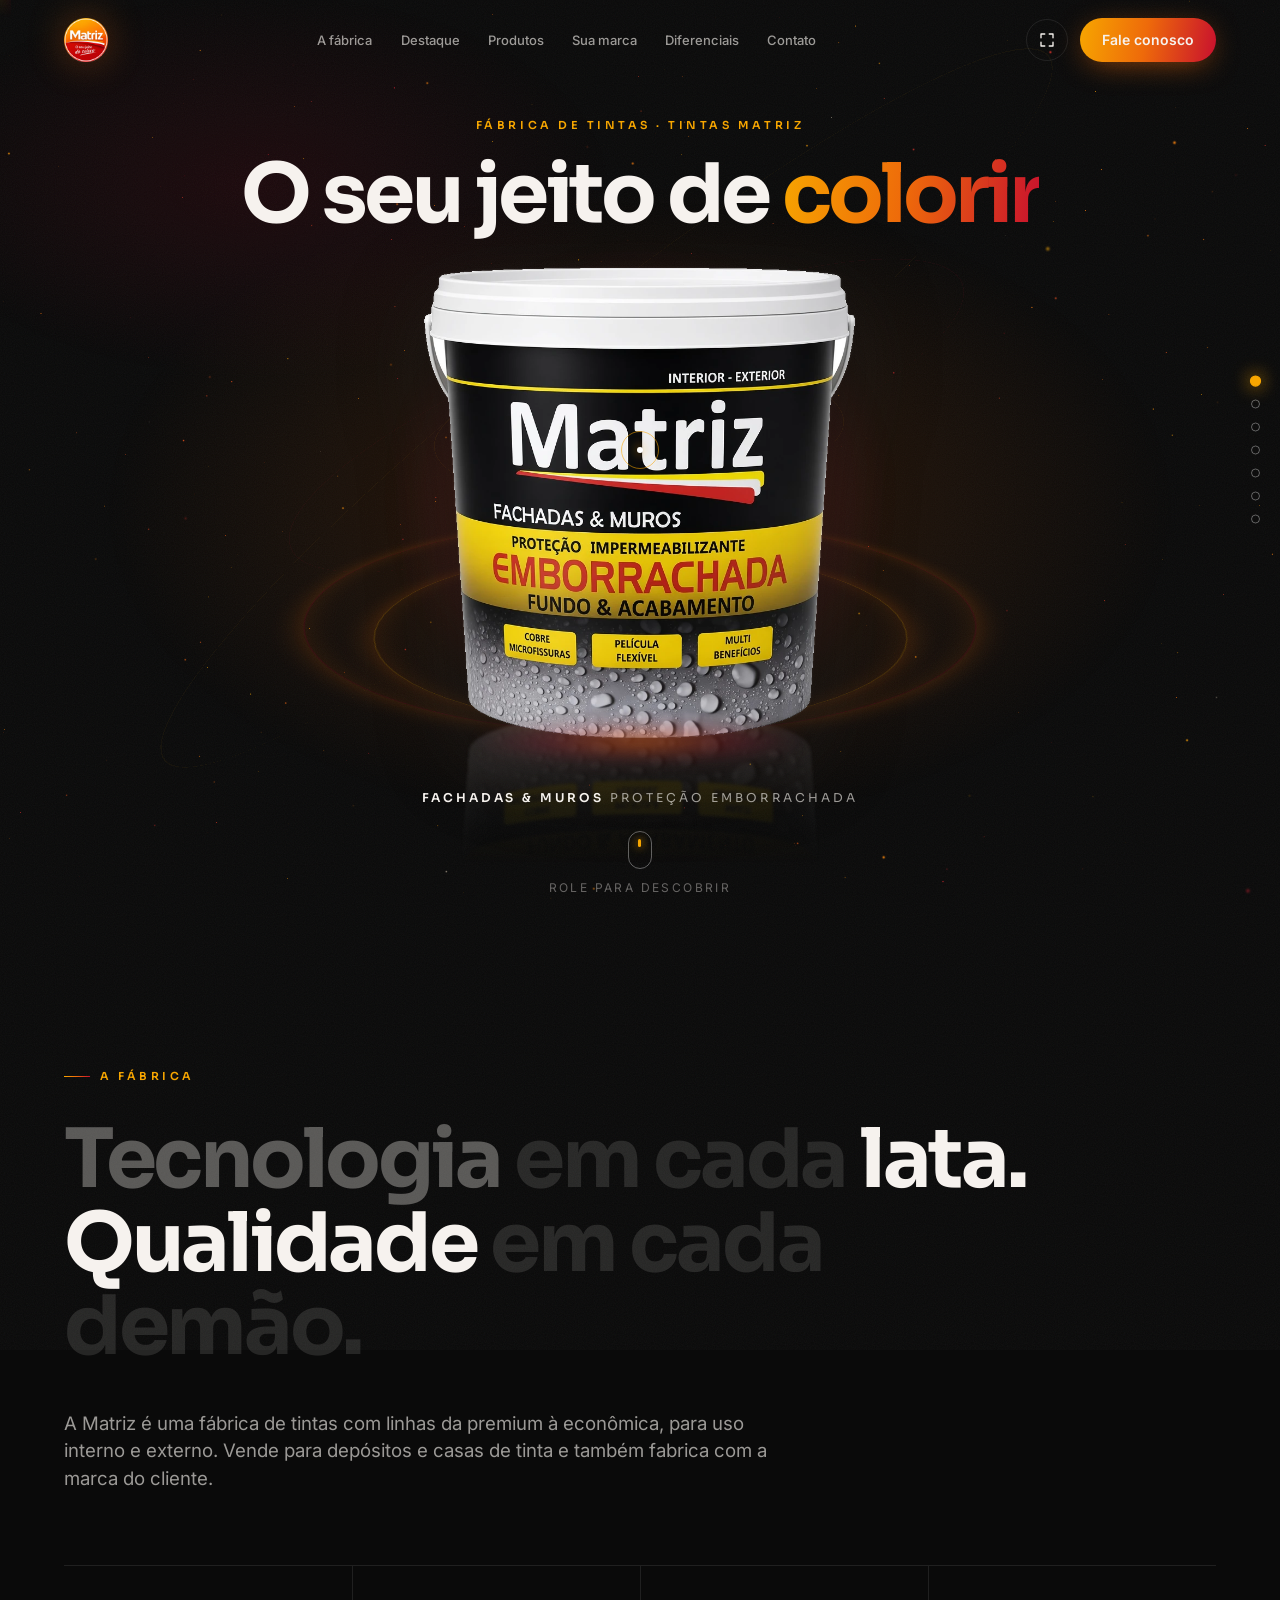
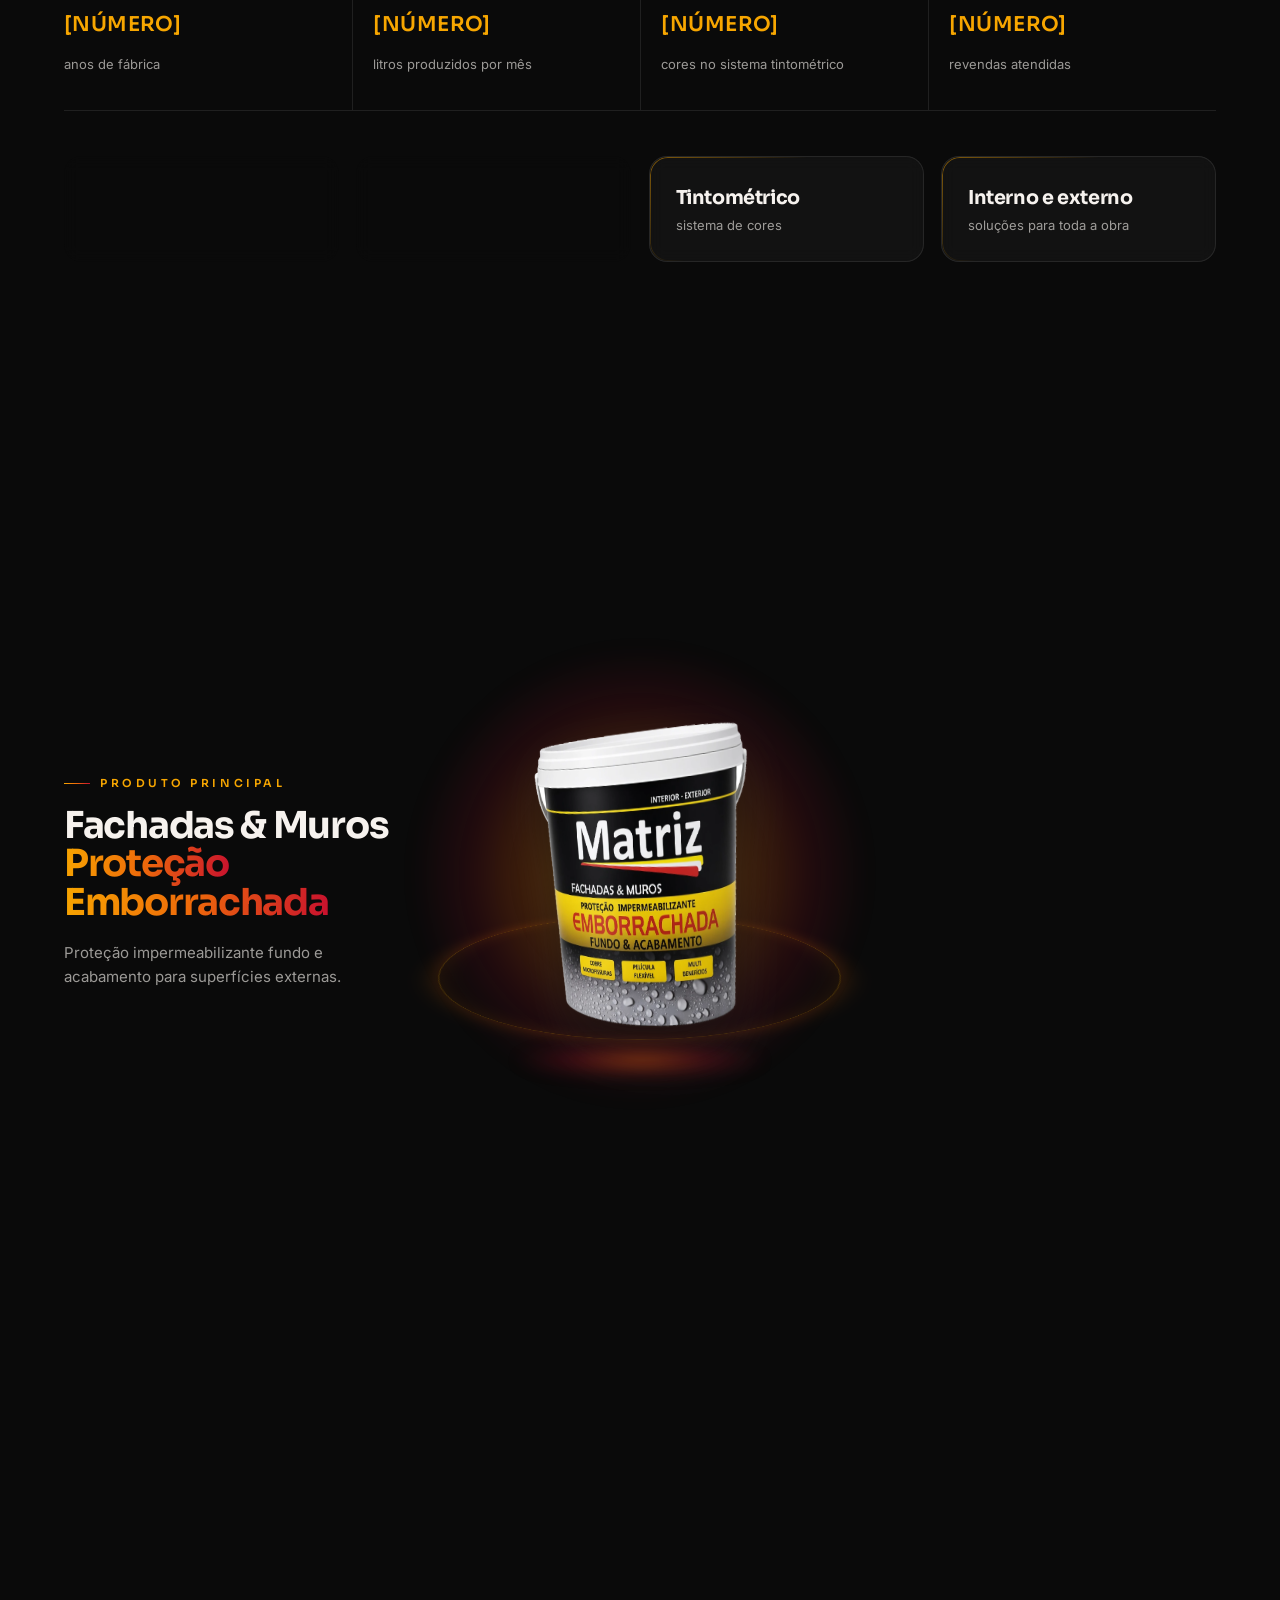
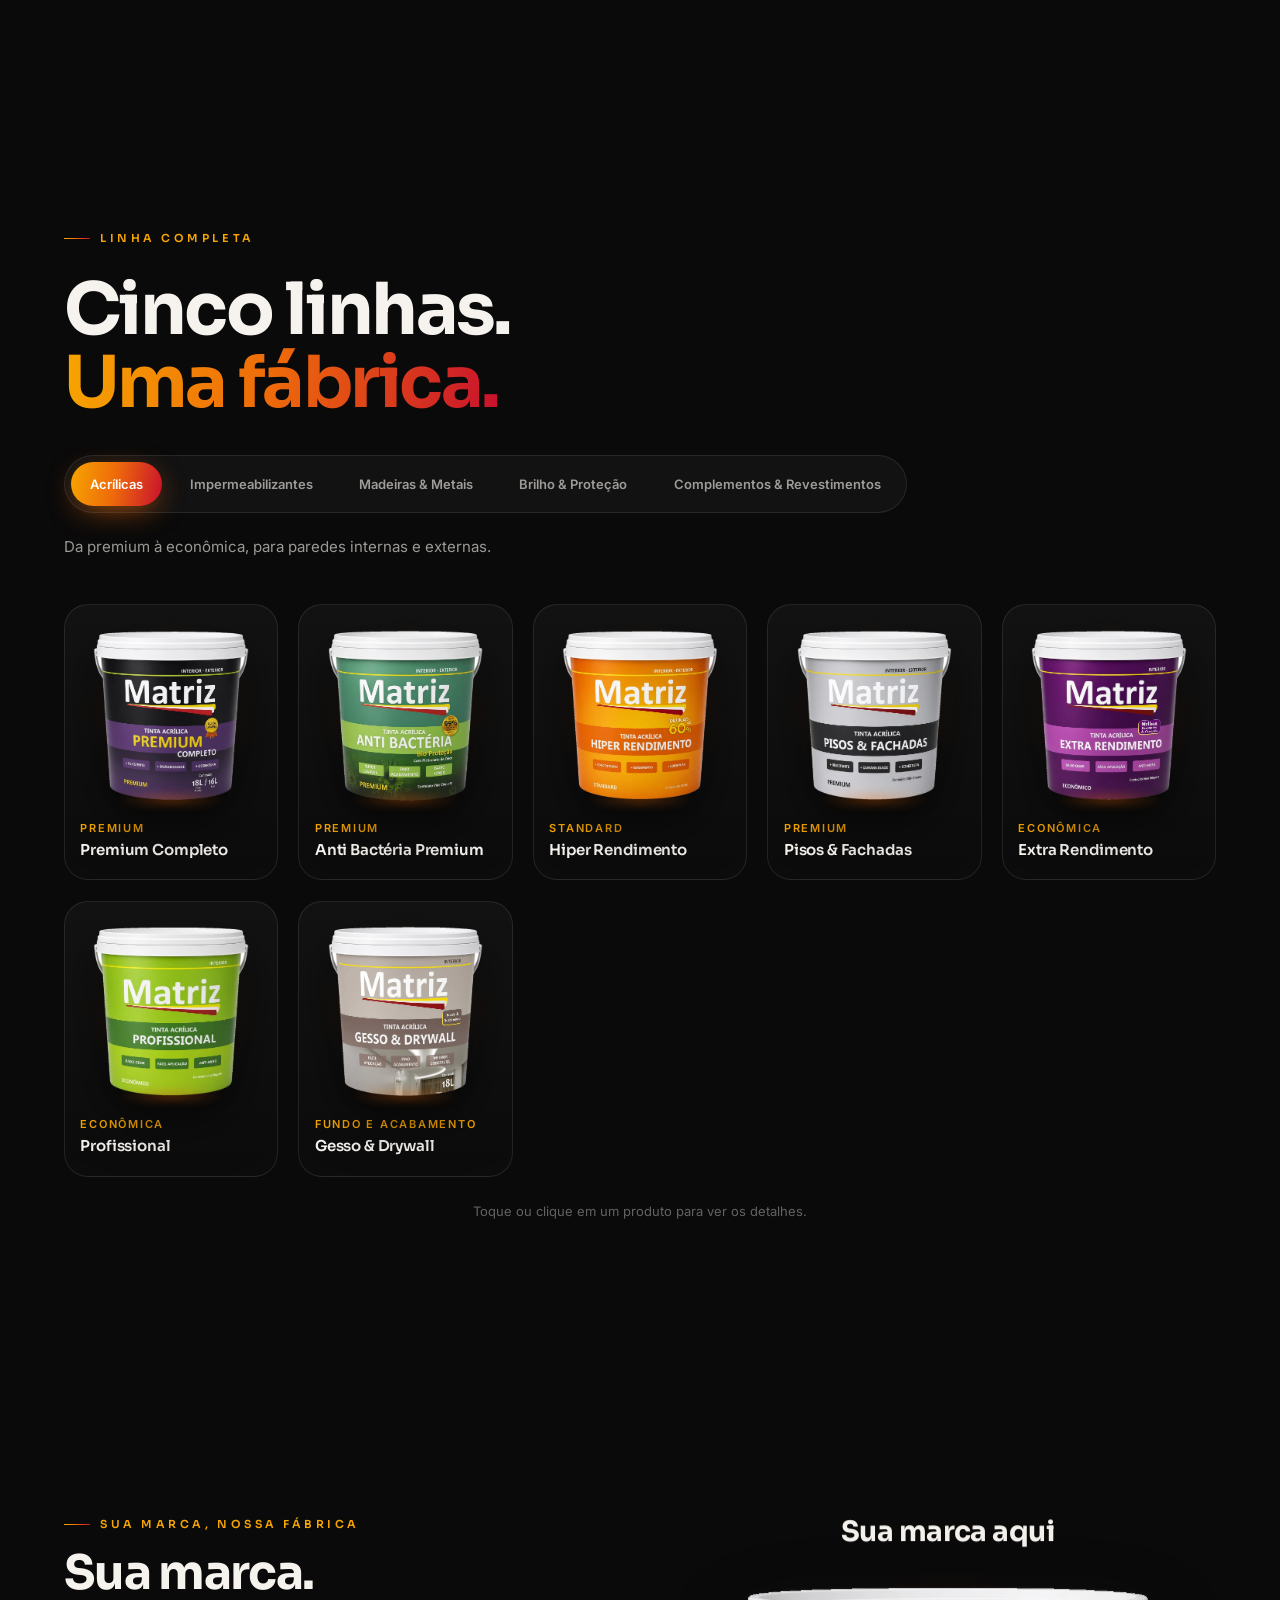
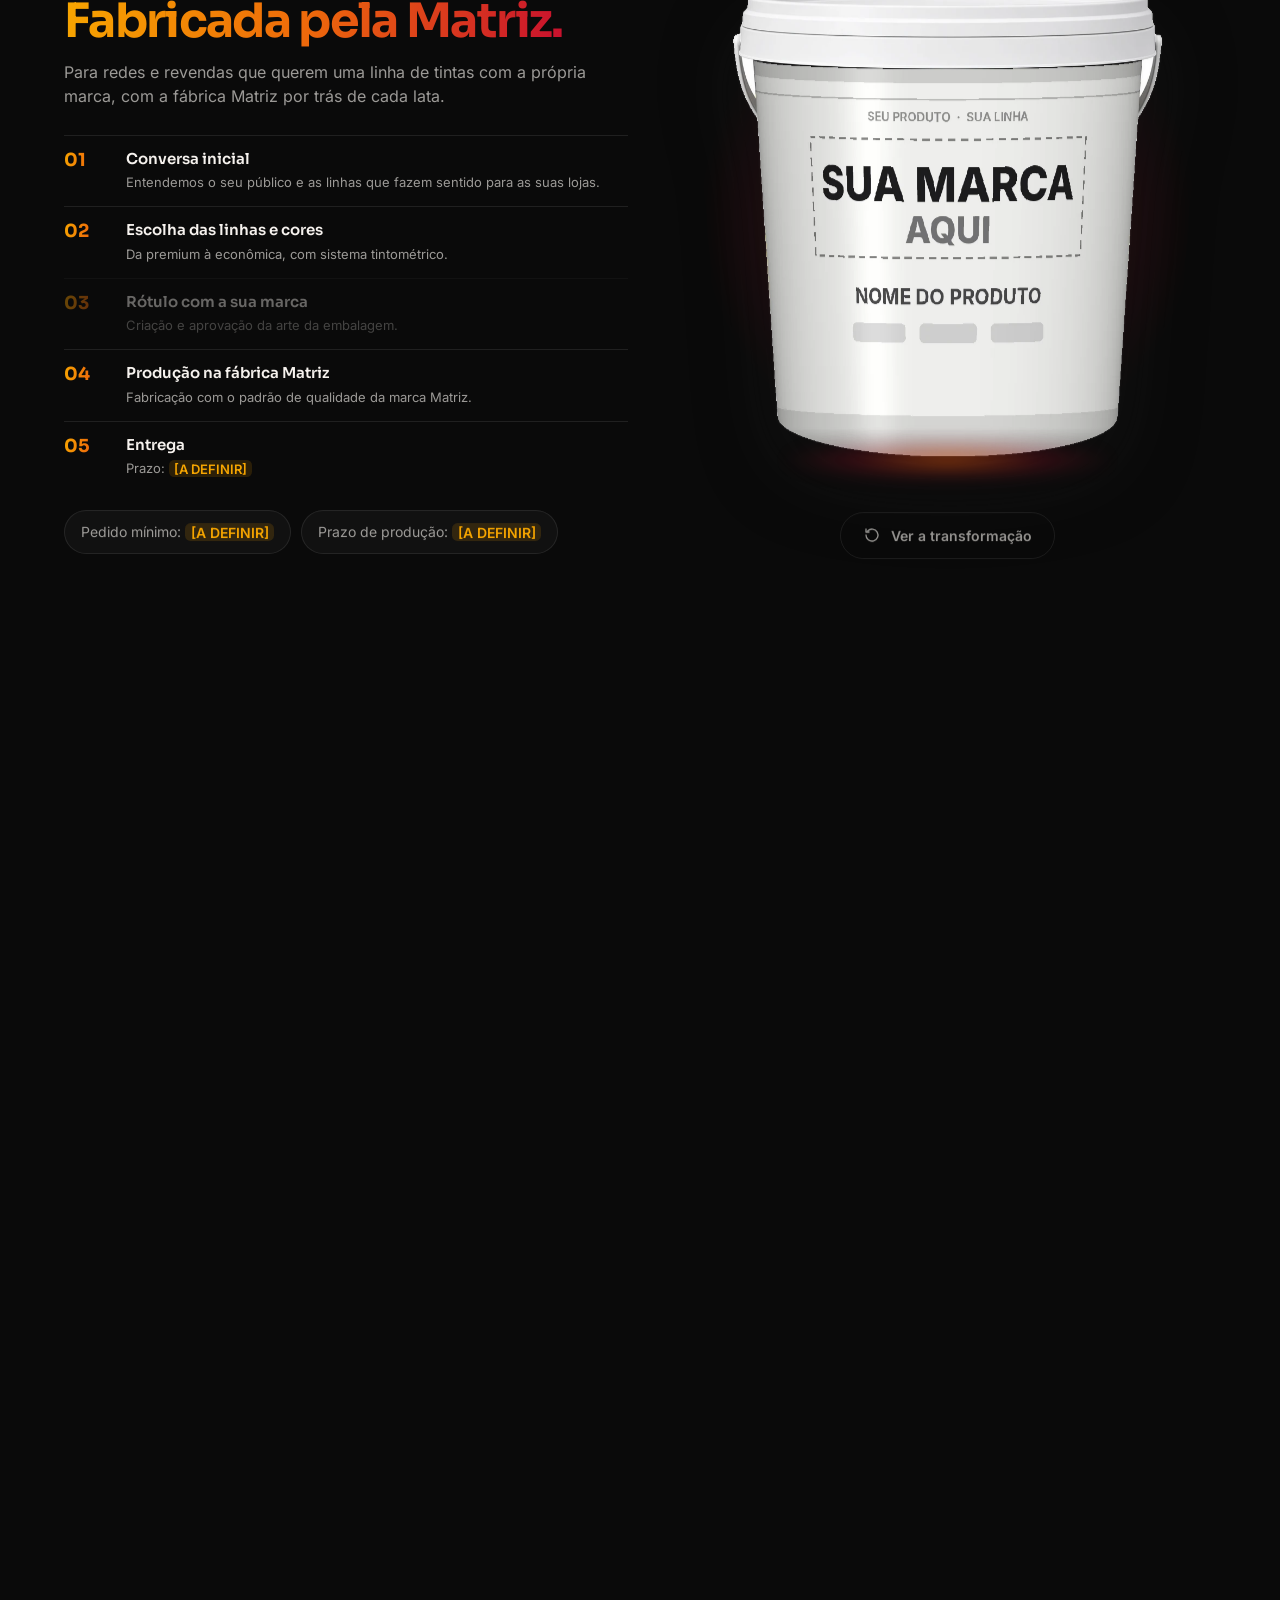
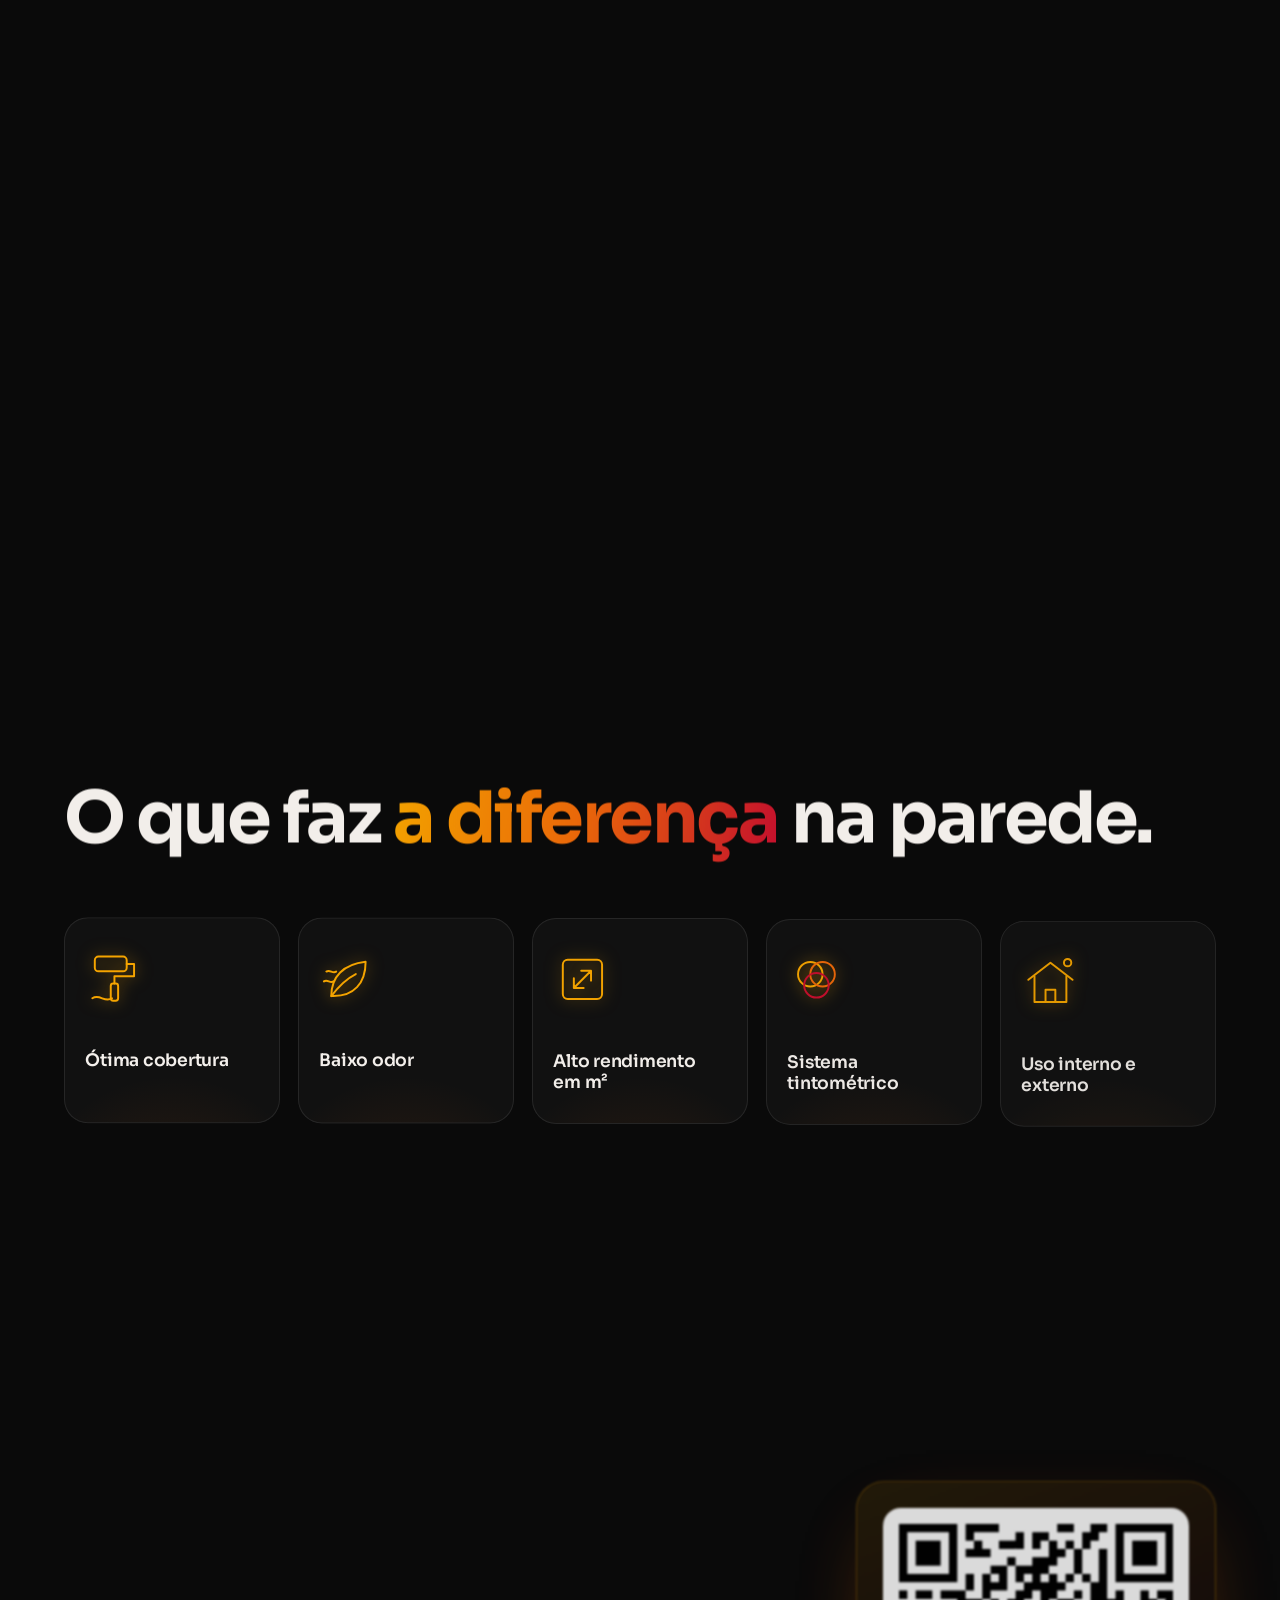
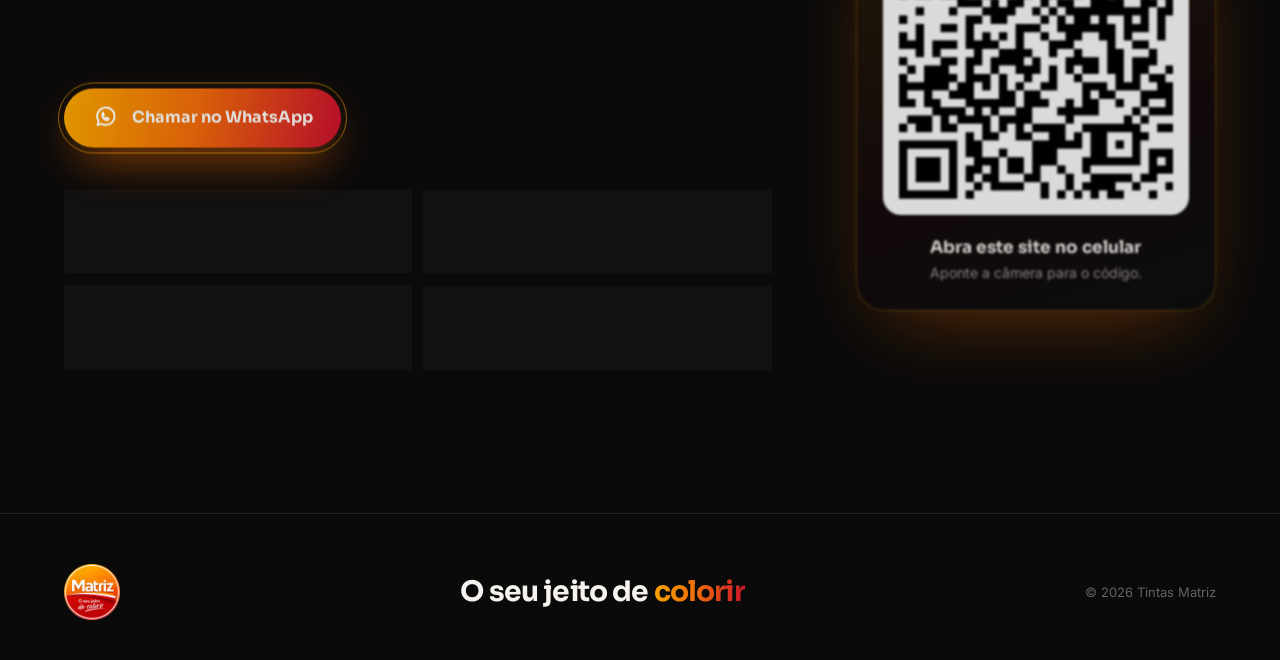
==== site/index.html @ 3f3b7c0a "Site one-page da Tintas Matriz (renders sem fundo, animações, contato e instruções) Co-Authored-By: " ====
<!doctype html>
<html lang="pt-BR">
<head>
<meta charset="utf-8">
<meta name="viewport" content="width=device-width, initial-scale=1, viewport-fit=cover">
<title>Tintas Matriz · O seu jeito de colorir</title>
<meta name="description" content="Tintas Matriz: fábrica de tintas com linhas da premium à econômica, uso interno e externo, sistema tintométrico e fabricação com a sua marca.">
<meta name="theme-color" content="#0A0A0A">
<meta property="og:title" content="Tintas Matriz · O seu jeito de colorir">
<meta property="og:description" content="Fábrica de tintas: da premium à econômica, e também com a sua marca.">
<meta property="og:image" content="img/og-matriz.jpg">
<meta property="og:type" content="website">
<link rel="icon" type="image/png" href="img/favicon.png">
<link rel="apple-touch-icon" href="img/apple-touch-icon.png">
<link rel="preload" href="fonts/sora-latin-wght-normal.woff2" as="font" type="font/woff2" crossorigin>
<link rel="preload" href="fonts/inter-latin-wght-normal.woff2" as="font" type="font/woff2" crossorigin>
<link rel="preload" href="img/baldes/12-protecao-emborrachada.webp" as="image">
<link rel="stylesheet" href="css/style.css">
</head>
<body class="carregando">

<!-- Tela de abertura -->
<div id="loader" aria-hidden="true">
  <img src="img/logo-matriz.webp" alt="" class="loader-logo">
  <div class="loader-bar"><i></i></div>
</div>

<canvas id="particulas" aria-hidden="true"></canvas>
<div class="grao" aria-hidden="true"></div>
<div class="cursor" aria-hidden="true"><i class="cursor-anel"></i><i class="cursor-ponto"></i></div>
<div class="progresso" aria-hidden="true"><i></i></div>

<header class="nav">
  <a href="#inicio" class="nav-logo" aria-label="Tintas Matriz, início"><img src="img/logo-matriz.webp" alt="Tintas Matriz"></a>
  <nav class="nav-links" aria-label="Seções">
    <a href="#fabrica">A fábrica</a>
    <a href="#destaque">Destaque</a>
    <a href="#linha">Produtos</a>
    <a href="#sua-marca">Sua marca</a>
    <a href="#diferenciais">Diferenciais</a>
    <a href="#contato">Contato</a>
  </nav>
  <div class="nav-acoes">
    <button class="btn-icone" id="tela-cheia" type="button" aria-label="Tela cheia" title="Tela cheia (F)">
      <svg viewBox="0 0 24 24"><path d="M4 9V4h5M20 9V4h-5M4 15v5h5M20 15v5h-5"/></svg>
    </button>
    <a href="#contato" class="btn-nav">Fale conosco</a>
  </div>
</header>

<nav class="pontos" aria-label="Navegação por seção"></nav>

<main>

<!-- 1. HERO -->
<section id="inicio" class="hero" data-secao="Início">
  <div class="hero-luz" aria-hidden="true"></div>
  <p class="sobretitulo hero-sobre">Fábrica de tintas · Tintas Matriz</p>
  <h1 class="hero-titulo"><span class="hl">O seu jeito</span> <span class="hl">de <em class="grad">colorir</em></span></h1>
  <div class="palco hero-palco" data-tilt="14">
    <div class="halo"></div>
    <div class="orbita"><i></i></div>
    <div class="orbita orbita-2"><i></i></div>
    <div class="flutua">
      <div class="gira">
        <div class="tilt">
          <img src="img/baldes/12-protecao-emborrachada.webp" alt="Balde Matriz Fachadas & Muros Proteção Emborrachada" class="balde" fetchpriority="high">
          <div class="brilho"></div>
        </div>
      </div>
    </div>
    <img src="img/baldes/12-protecao-emborrachada.webp" alt="" class="reflexo" aria-hidden="true">
    <div class="chao"></div>
  </div>
  <p class="hero-legenda"><span>Fachadas &amp; Muros</span> Proteção Emborrachada</p>
  <a href="#fabrica" class="rolar" aria-label="Role para descobrir"><span class="rolar-mouse"><i></i></span><span>Role para descobrir</span></a>
</section>

<!-- 2. A FÁBRICA -->
<section id="fabrica" class="secao fabrica" data-secao="A fábrica">
  <div class="cont">
    <p class="sobretitulo" data-revela>A fábrica</p>
    <h2 class="frase" data-palavras>Tecnologia em cada lata. Qualidade em cada demão.</h2>
    <p class="texto-grande" data-revela>A Matriz é uma fábrica de tintas com linhas da premium à econômica, para uso interno e externo. Vende para depósitos e casas de tinta e também fabrica com a marca do cliente.</p>
    <div class="contadores" id="contadores"></div>
    <ul class="fatos" data-revela-grupo>
      <li><b>5</b><span>linhas de produto</span></li>
      <li><b>800 ml → 18 L</b><span>do pote ao balde</span></li>
      <li><b>Tintométrico</b><span>sistema de cores</span></li>
      <li><b>Interno e externo</b><span>soluções para toda a obra</span></li>
    </ul>
  </div>
</section>

<!-- 3. PRODUTO PRINCIPAL -->
<section id="destaque" class="secao destaque" data-secao="Destaque">
  <div class="destaque-pin">
    <div class="destaque-titulo">
      <p class="sobretitulo">Produto principal</p>
      <h2>Fachadas &amp; Muros<br><em class="grad">Proteção Emborrachada</em></h2>
      <p class="destaque-sub">Proteção impermeabilizante fundo e acabamento para superfícies externas.</p>
    </div>
    <div class="destaque-centro">
      <div class="palco destaque-palco" data-tilt="8">
        <div class="halo halo-forte"></div>
        <div class="orbita"><i></i></div>
        <div class="tilt">
          <div class="destaque-gira">
            <img src="img/baldes/12-protecao-emborrachada.webp" alt="Balde Proteção Emborrachada" class="balde">
            <div class="brilho brilho-scroll"></div>
          </div>
        </div>
        <div class="chao"></div>
      </div>
      <div class="beneficio b1"><i class="ben-ico"><svg viewBox="0 0 24 24"><path d="M3 9c3-3 6 3 9 0s6 3 9 0"/><path d="M3 14c3-3 6 3 9 0s6 3 9 0"/><path d="M3 19h18"/></svg></i><b>Película elástica</b><span>Cobre pequenas fissuras</span></div>
      <div class="beneficio b2"><i class="ben-ico"><svg viewBox="0 0 24 24"><path d="M12 3C8 9 6 12 6 15a6 6 0 0 0 12 0c0-3-2-6-6-12Z"/><path d="M9.5 16a2.6 2.6 0 0 0 2.5 2"/></svg></i><b>Repele a água</b><span>Das batidas de chuva</span></div>
      <div class="beneficio b3"><i class="ben-ico"><svg viewBox="0 0 24 24"><path d="M12 3 3 8l9 5 9-5-9-5Z"/><path d="m3 13 9 5 9-5"/><path d="m3 17.5 9 5 9-5"/></svg></i><b>Fundo e acabamento</b><span>Em um só produto</span></div>
      <div class="beneficio b4"><i class="ben-ico"><svg viewBox="0 0 24 24"><path d="M3 11 12 4l9 7"/><path d="M5.5 9.5V20h13V9.5"/><path d="M10 20v-5h4v5"/></svg></i><b>Uso externo</b><span>Fachadas e muros</span></div>
    </div>
    <div class="destaque-dados">
      <div class="rend"><small>Balde 18 kg</small><b>até <span data-conta="90">90</span> m²</b></div>
      <div class="rend"><small>Galão 3,6 kg</small><b>até <span data-conta="18">18</span> m²</b></div>
      <div class="cores-linha"><small>Cores</small>
        <ul>
          <li style="--c:#FFFFFF"><i></i>Branco</li><li style="--c:#9B4B22"><i></i>Tabaco</li><li style="--c:#231F20"><i></i>Preto</li>
          <li style="--c:#A09D77"><i></i>Elefante</li><li style="--c:#D4A55D"><i></i>Camurça</li><li style="--c:#868249"><i></i>Concreto</li>
        </ul>
      </div>
    </div>
  </div>
</section>

<!-- 4. LINHA COMPLETA -->
<section id="linha" class="secao linha" data-secao="Produtos">
  <div class="cont">
    <p class="sobretitulo" data-revela>Linha completa</p>
    <h2 class="titulo-secao" data-revela>Cinco linhas.<br><em class="grad">Uma fábrica.</em></h2>
    <div class="abas" role="tablist" aria-label="Linhas de produto" data-revela></div>
    <p class="linha-resumo" aria-live="polite"></p>
    <div class="grade" id="grade"></div>
    <p class="dica">Toque ou clique em um produto para ver os detalhes.</p>
  </div>
</section>

<!-- 5. SUA MARCA -->
<section id="sua-marca" class="secao marca" data-secao="Sua marca">
  <div class="marca-pin">
    <div class="marca-texto">
      <p class="sobretitulo">Sua marca, nossa fábrica</p>
      <h2 class="titulo-secao">Sua marca.<br><em class="grad">Fabricada pela Matriz.</em></h2>
      <p class="texto-grande">Para redes e revendas que querem uma linha de tintas com a própria marca, com a fábrica Matriz por trás de cada lata.</p>
      <ol class="passos">
        <li><b>01</b><div><strong>Conversa inicial</strong><span>Entendemos o seu público e as linhas que fazem sentido para as suas lojas.</span></div></li>
        <li><b>02</b><div><strong>Escolha das linhas e cores</strong><span>Da premium à econômica, com sistema tintométrico.</span></div></li>
        <li><b>03</b><div><strong>Rótulo com a sua marca</strong><span>Criação e aprovação da arte da embalagem.</span></div></li>
        <li><b>04</b><div><strong>Produção na fábrica Matriz</strong><span>Fabricação com o padrão de qualidade da marca Matriz.</span></div></li>
        <li><b>05</b><div><strong>Entrega</strong><span>Prazo: <mark>[A DEFINIR]</mark></span></div></li>
      </ol>
      <ul class="chips"><li>Pedido mínimo: <mark>[A DEFINIR]</mark></li><li>Prazo de produção: <mark>[A DEFINIR]</mark></li></ul>
    </div>
    <div class="marca-visual">
      <p class="marca-rotulo"><span class="r1">Sua marca aqui</span><span class="r2">Assim vai ficar a sua</span></p>
      <div class="palco marca-palco" data-tilt="10">
        <div class="halo"></div>
        <div class="flutua">
          <div class="tilt">
            <div class="transforma">
              <img src="img/baldes/sua-marca-neutro.webp" alt="Balde com rótulo neutro: sua marca aqui" class="balde balde-neutro">
              <img src="img/baldes/12-protecao-emborrachada.webp" alt="Balde com rótulo Matriz" class="balde balde-matriz">
              <i class="scan"></i>
            </div>
          </div>
        </div>
        <div class="chao"></div>
      </div>
      <button class="btn-fantasma" id="replay" type="button"><svg viewBox="0 0 24 24"><path d="M4 12a8 8 0 1 0 2.4-5.7"/><path d="M4 4v4h4"/></svg>Ver a transformação</button>
    </div>
  </div>
</section>

<!-- 6. DIFERENCIAIS -->
<section id="diferenciais" class="secao diferenciais" data-secao="Diferenciais">
  <div class="cont">
    <p class="sobretitulo" data-revela>Diferenciais</p>
    <h2 class="titulo-secao" data-revela>O que faz <em class="grad">a diferença</em> na parede.</h2>
    <ul class="difs">
      <li class="dif d-cobertura"><div class="dif-ico"><svg viewBox="0 0 48 48"><rect class="d" x="8" y="6" width="26" height="12" rx="3"/><path class="d" d="M34 12h6v10H24v6"/><rect class="d" x="21" y="28" width="6" height="14" rx="2"/><path class="d tinta" d="M6 40c6-4 10 4 16 0"/></svg></div><h3>Ótima cobertura</h3></li>
      <li class="dif d-odor"><div class="dif-ico"><svg viewBox="0 0 48 48"><path class="d" d="M10 38c0-16 10-26 28-28 0 18-10 28-26 28Z"/><path class="d" d="M10 38c6-8 12-14 20-18"/><path class="d ar a1" d="M6 18c3-2 5 2 8 0"/><path class="d ar a2" d="M4 26c3-2 5 2 8 0"/></svg></div><h3>Baixo odor</h3></li>
      <li class="dif d-rend"><div class="dif-ico"><svg viewBox="0 0 48 48"><rect class="d" x="8" y="8" width="32" height="32" rx="4"/><path class="d seta" d="M17 31 31 17M23 17h8v8M25 31h-8v-8"/></svg></div><h3>Alto rendimento em m²</h3></li>
      <li class="dif d-tinto"><div class="dif-ico"><svg viewBox="0 0 48 48"><g class="roda"><circle class="d c1" cx="19" cy="19" r="10"/><circle class="d c2" cx="29" cy="19" r="10"/><circle class="d c3" cx="24" cy="28" r="10"/></g></svg></div><h3>Sistema tintométrico</h3></li>
      <li class="dif d-int"><div class="dif-ico"><svg viewBox="0 0 48 48"><path class="d" d="M6 22 24 8l18 14"/><path class="d" d="M11 19v21h26V19"/><path class="d" d="M20 40V30h8v10"/><circle class="d sol" cx="38" cy="8" r="3"/></svg></div><h3>Uso interno e externo</h3></li>
    </ul>
  </div>
</section>

<!-- 7. CONTATO -->
<section id="contato" class="secao contato" data-secao="Contato">
  <div class="cont contato-grade">
    <div>
      <p class="sobretitulo" data-revela>Contato</p>
      <h2 class="titulo-secao" data-revela>Vamos colorir<br><em class="grad">juntos?</em></h2>
      <p class="texto-grande" data-revela>Fale com a Matriz e conheça a fábrica.</p>
      <a class="btn-whats" id="btn-whats" href="#contato" target="_blank" rel="noopener" data-revela>
        <svg viewBox="0 0 24 24"><path d="M5 19l1.2-3.6A8 8 0 1 1 9 17.9Z"/><path d="M9.5 9.5c0 3 2 5 5 5l1-1.5-2-1-1 1c-1 0-2.5-1.5-2.5-2.5l1-1-1-2Z"/></svg>
        Chamar no WhatsApp
      </a>
      <ul class="contatos" id="contatos" data-revela-grupo></ul>
    </div>
    <div class="qr-card" data-revela>
      <div class="qr" id="qr"></div>
      <b id="qr-titulo">Abra este site no celular</b>
      <span id="qr-texto">Aponte a câmera para o código.</span>
    </div>
  </div>
  <footer class="rodape">
    <img src="img/logo-matriz.webp" alt="Tintas Matriz">
    <p class="rodape-slogan">O seu jeito de <em class="grad">colorir</em></p>
    <p class="rodape-copy">© <span id="ano"></span> Tintas Matriz</p>
  </footer>
</section>

</main>

<!-- Detalhe do produto -->
<div class="modal" id="modal" role="dialog" aria-modal="true" aria-labelledby="modal-nome" hidden>
  <div class="modal-fundo" data-fechar></div>
  <div class="modal-caixa">
    <button class="modal-fechar" type="button" data-fechar aria-label="Fechar"><svg viewBox="0 0 24 24"><path d="M6 6l12 12M18 6 6 18"/></svg></button>
    <div class="modal-visual palco" data-tilt="12"><div class="halo"></div><div class="flutua"><div class="tilt" id="modal-img"></div></div><div class="chao"></div></div>
    <div class="modal-info">
      <p class="sobretitulo" id="modal-linha"></p>
      <h3 id="modal-nome"></h3>
      <p class="modal-selo" id="modal-selo"></p>
      <p class="modal-desc" id="modal-desc"></p>
      <div class="modal-bloco" id="modal-rend"></div>
      <div class="modal-bloco" id="modal-emb"></div>
      <div class="modal-bloco" id="modal-cores"></div>
    </div>
  </div>
</div>

<script src="vendor/gsap.min.js"></script>
<script src="vendor/ScrollTrigger.min.js"></script>
<script src="vendor/qrcode.js"></script>
<script type="module" src="js/main.js"></script>
</body>
</html>
---- site/css/style.css ----
/* =====================================================================
   TINTAS MATRIZ — estilo do site
   ===================================================================== */
@font-face{font-family:"Sora";src:url(../fonts/sora-latin-wght-normal.woff2) format("woff2");font-weight:100 800;font-display:swap;unicode-range:U+0000-00FF,U+0131,U+0152-0153,U+02BB-02BC,U+02C6,U+02DA,U+02DC,U+0304,U+0308,U+0329,U+2000-206F,U+2074,U+20AC,U+2122,U+2191,U+2193,U+2212,U+2215,U+FEFF,U+FFFD}
@font-face{font-family:"Sora";src:url(../fonts/sora-latin-ext-wght-normal.woff2) format("woff2");font-weight:100 800;font-display:swap;unicode-range:U+0100-02AF,U+0304,U+0308,U+0329,U+1E00-1E9F,U+1EF2-1EFF,U+2020,U+20A0-20AB,U+20AD-20C0,U+2113,U+2C60-2C7F,U+A720-A7FF}
@font-face{font-family:"Inter";src:url(../fonts/inter-latin-wght-normal.woff2) format("woff2");font-weight:100 900;font-display:swap;unicode-range:U+0000-00FF,U+0131,U+0152-0153,U+02BB-02BC,U+02C6,U+02DA,U+02DC,U+0304,U+0308,U+0329,U+2000-206F,U+2074,U+20AC,U+2122,U+2191,U+2193,U+2212,U+2215,U+FEFF,U+FFFD}
@font-face{font-family:"Inter";src:url(../fonts/inter-latin-ext-wght-normal.woff2) format("woff2");font-weight:100 900;font-display:swap;unicode-range:U+0100-02AF,U+0304,U+0308,U+0329,U+1E00-1E9F,U+1EF2-1EFF,U+2020,U+20A0-20AB,U+20AD-20C0,U+2113,U+2C60-2C7F,U+A720-A7FF}

:root{
  --bg:#0A0A0A; --bg2:#111010; --or:#F7A600; --mid:#EE6A0A; --rd:#C8102E;
  --grad:linear-gradient(100deg,#F7A600 0%,#EE6A0A 48%,#C8102E 100%);
  --txt:#F6F2EE; --mut:rgba(246,242,238,.62); --fraco:rgba(246,242,238,.38);
  --linha:rgba(255,255,255,.09); --vidro:rgba(255,255,255,.035);
  --disp:"Sora",system-ui,sans-serif; --corpo:"Inter",system-ui,sans-serif;
  --gut:clamp(20px,5vw,96px); --max:1320px;
  --ease:cubic-bezier(.2,.7,.1,1);
}
*,*::before,*::after{box-sizing:border-box;margin:0;padding:0}
html{background:var(--bg);color-scheme:dark;-webkit-text-size-adjust:100%;scroll-behavior:auto}
body{background:var(--bg);color:var(--txt);font-family:var(--corpo);font-size:clamp(15px,1.05vw,19px);line-height:1.55;overflow-x:hidden;-webkit-font-smoothing:antialiased;text-rendering:optimizeLegibility}
body.carregando{overflow:hidden}
img{display:block;max-width:100%;user-select:none;-webkit-user-drag:none}
a{color:inherit;text-decoration:none}
button{font:inherit;color:inherit;background:none;border:0;cursor:pointer}
ul,ol{list-style:none}
mark{background:rgba(247,166,0,.14);color:var(--or);padding:.05em .4em;border-radius:.4em;font-weight:600;white-space:nowrap}
::selection{background:var(--mid);color:#fff}
:focus-visible{outline:2px solid var(--or);outline-offset:4px;border-radius:6px}

.grad{font-style:normal;background:var(--grad);-webkit-background-clip:text;background-clip:text;color:transparent;-webkit-box-decoration-break:clone;box-decoration-break:clone}
.sobretitulo{font-family:var(--disp);font-size:clamp(11px,.8vw,14px);font-weight:600;letter-spacing:.32em;text-transform:uppercase;color:var(--or);display:flex;align-items:center;gap:.9em}
.sobretitulo::before{content:"";width:2.4em;height:1px;background:var(--grad)}
.titulo-secao{font-family:var(--disp);font-weight:700;font-size:clamp(38px,5.6vw,104px);line-height:1.02;letter-spacing:-.035em;margin:.35em 0 .3em}
.texto-grande{font-size:clamp(17px,1.45vw,26px);color:var(--mut);max-width:38em;line-height:1.5}
.cont{max-width:var(--max);margin:0 auto;padding:0 var(--gut)}
.secao{position:relative;padding:clamp(100px,16vh,200px) 0;z-index:2}

/* ---------- camadas fixas ---------- */
#particulas{position:fixed;inset:0;width:100%;height:100%;z-index:0;pointer-events:none}
.grao{position:fixed;inset:-50%;z-index:1;pointer-events:none;opacity:.05;background-image:url("data:image/svg+xml,%3Csvg xmlns='http://www.w3.org/2000/svg' width='160' height='160'%3E%3Cfilter id='n'%3E%3CfeTurbulence type='fractalNoise' baseFrequency='.9' numOctaves='2' stitchTiles='stitch'/%3E%3C/filter%3E%3Crect width='100%25' height='100%25' filter='url(%23n)'/%3E%3C/svg%3E");animation:grao 1.2s steps(4) infinite}
@keyframes grao{0%{transform:translate(0,0)}25%{transform:translate(-3%,2%)}50%{transform:translate(2%,-3%)}75%{transform:translate(-2%,-1%)}100%{transform:translate(0,0)}}
.progresso{position:fixed;top:0;left:0;right:0;height:2px;z-index:60;pointer-events:none}
.progresso i{display:block;height:100%;background:var(--grad);transform-origin:0 50%;transform:scaleX(0);box-shadow:0 0 12px rgba(238,106,10,.8)}

/* ---------- loader ---------- */
#loader{position:fixed;inset:0;z-index:100;background:var(--bg);display:flex;flex-direction:column;align-items:center;justify-content:center;gap:34px;transition:opacity .9s var(--ease),visibility .9s}
#loader.fim{opacity:0;visibility:hidden}
.loader-logo{width:clamp(110px,12vw,170px);animation:pulsa 1.8s ease-in-out infinite;filter:drop-shadow(0 0 40px rgba(238,106,10,.45))}
@keyframes pulsa{50%{transform:scale(1.04);filter:drop-shadow(0 0 60px rgba(238,106,10,.7))}}
.loader-bar{width:min(240px,50vw);height:2px;background:rgba(255,255,255,.08);border-radius:2px;overflow:hidden}
.loader-bar i{display:block;height:100%;width:100%;background:var(--grad);transform-origin:0 50%;transform:scaleX(.04);transition:transform .4s var(--ease)}

/* ---------- cursor ---------- */
.cursor{position:fixed;inset:0;pointer-events:none;z-index:90;display:none}
@media (hover:hover) and (pointer:fine){html.cursor-on,html.cursor-on *{cursor:none!important}.cursor{display:block}}
.cursor-ponto,.cursor-anel{position:absolute;left:0;top:0;border-radius:50%;will-change:transform}
.cursor-ponto{width:6px;height:6px;margin:-3px 0 0 -3px;background:#fff;box-shadow:0 0 12px rgba(247,166,0,.9)}
.cursor-anel{width:38px;height:38px;margin:-19px 0 0 -19px;border:1px solid rgba(247,166,0,.55);transition:width .35s var(--ease),height .35s var(--ease),margin .35s var(--ease),background .35s,border-color .35s}
.cursor.ativo .cursor-anel{width:70px;height:70px;margin:-35px 0 0 -35px;background:rgba(238,106,10,.12);border-color:rgba(247,166,0,.9)}
.cursor.oculto{opacity:0}

/* ---------- navegação ---------- */
.nav{position:fixed;top:0;left:0;right:0;z-index:50;display:flex;align-items:center;justify-content:space-between;gap:24px;padding:18px var(--gut);transition:background .5s,backdrop-filter .5s,padding .5s}
.nav.solida{background:rgba(10,10,10,.62);backdrop-filter:blur(18px) saturate(1.4);-webkit-backdrop-filter:blur(18px) saturate(1.4);padding-top:12px;padding-bottom:12px;box-shadow:0 1px 0 var(--linha)}
.nav-logo img{width:clamp(42px,3.4vw,58px);height:auto;filter:drop-shadow(0 0 18px rgba(238,106,10,.35));transition:transform .5s var(--ease)}
.nav-logo:hover img{transform:rotate(-8deg) scale(1.06)}
.nav-links{display:flex;gap:clamp(18px,2.2vw,40px);font-size:clamp(13px,.85vw,15px);font-weight:500;color:var(--mut)}
.nav-links a{position:relative;padding:6px 0;transition:color .3s}
.nav-links a::after{content:"";position:absolute;left:0;right:0;bottom:0;height:1px;background:var(--grad);transform:scaleX(0);transform-origin:right;transition:transform .45s var(--ease)}
.nav-links a:hover,.nav-links a.ativo{color:var(--txt)}
.nav-links a:hover::after,.nav-links a.ativo::after{transform:scaleX(1);transform-origin:left}
.nav-acoes{display:flex;align-items:center;gap:12px}
.btn-icone{width:42px;height:42px;border-radius:50%;border:1px solid var(--linha);display:grid;place-items:center;transition:border-color .3s,background .3s}
.btn-icone:hover{border-color:rgba(247,166,0,.6);background:rgba(247,166,0,.08)}
.btn-icone svg,.btn-fantasma svg,.modal-fechar svg{width:18px;height:18px;fill:none;stroke:currentColor;stroke-width:1.8;stroke-linecap:round;stroke-linejoin:round}
.btn-nav{padding:11px 22px;border-radius:40px;font-size:14px;font-weight:600;background:var(--grad);box-shadow:0 6px 30px -8px rgba(238,106,10,.7);transition:transform .3s var(--ease),box-shadow .3s}
.btn-nav:hover{transform:translateY(-2px);box-shadow:0 10px 40px -8px rgba(238,106,10,.9)}
@media (max-width:1100px){.nav-links{display:none}}
@media (max-width:520px){.btn-nav{display:none}}

.pontos{position:fixed;right:clamp(14px,1.6vw,30px);top:50%;transform:translateY(-50%);z-index:40;display:flex;flex-direction:column;gap:14px}
.pontos a{position:relative;width:9px;height:9px;border-radius:50%;border:1px solid rgba(255,255,255,.35);transition:all .4s var(--ease)}
.pontos a.ativo{background:var(--or);border-color:var(--or);box-shadow:0 0 14px var(--or);transform:scale(1.25)}
.pontos a span{position:absolute;right:22px;top:50%;transform:translate(8px,-50%);white-space:nowrap;font-size:12px;font-weight:500;color:var(--mut);opacity:0;pointer-events:none;transition:all .35s var(--ease)}
.pontos a:hover span{opacity:1;transform:translate(0,-50%)}
@media (max-width:760px){.pontos{display:none}}

/* ---------- palco do balde (reutilizável) ---------- */
.palco{position:relative;perspective:1400px;display:flex;align-items:center;justify-content:center}
.palco .tilt{position:relative;transform-style:preserve-3d;will-change:transform}
.balde{width:100%;height:auto;position:relative;z-index:2;filter:drop-shadow(0 30px 40px rgba(0,0,0,.55)) drop-shadow(0 0 1px rgba(255,255,255,.15))}
.brilho{position:absolute;inset:0;z-index:3;pointer-events:none;-webkit-mask:url(../img/baldes/12-protecao-emborrachada.webp) center/contain no-repeat;mask:url(../img/baldes/12-protecao-emborrachada.webp) center/contain no-repeat;background:linear-gradient(105deg,transparent 35%,rgba(255,255,255,.0) 42%,rgba(255,255,255,.32) 50%,rgba(255,255,255,0) 58%,transparent 65%);background-size:300% 100%;background-position:120% 0;mix-blend-mode:screen;animation:varre 7s ease-in-out infinite}
.brilho-scroll{animation:none}
@keyframes varre{0%,55%{background-position:120% 0}85%,100%{background-position:-20% 0}}
.halo{position:absolute;left:50%;top:48%;width:115%;aspect-ratio:1;transform:translate(-50%,-50%);border-radius:50%;background:radial-gradient(circle,rgba(247,166,0,.42) 0%,rgba(238,106,10,.22) 30%,rgba(200,16,46,.10) 52%,rgba(200,16,46,0) 70%);filter:blur(10px);animation:respira 6s ease-in-out infinite;pointer-events:none}
.halo-forte{width:135%;background:radial-gradient(circle,rgba(247,166,0,.5) 0%,rgba(238,106,10,.26) 32%,rgba(200,16,46,.12) 54%,rgba(200,16,46,0) 72%)}
@keyframes respira{50%{transform:translate(-50%,-50%) scale(1.08);opacity:.85}}
.orbita{position:absolute;left:50%;top:74%;width:120%;aspect-ratio:1;margin-left:-60%;margin-top:-60%;border-radius:50%;border:1px solid rgba(247,166,0,.28);transform:rotateX(76deg);pointer-events:none;box-shadow:0 0 30px rgba(238,106,10,.25),inset 0 0 30px rgba(238,106,10,.15)}
.orbita i{position:absolute;inset:-1px;border-radius:50%;animation:orbita 9s linear infinite}
.orbita i::before{content:"";position:absolute;left:50%;top:-4px;width:8px;height:8px;margin-left:-4px;border-radius:50%;background:#fff;box-shadow:0 0 14px 4px var(--or),0 0 40px 10px rgba(238,106,10,.6)}
.orbita-2{width:150%;margin-left:-75%;margin-top:-75%;border-color:rgba(200,16,46,.22);top:70%}
.orbita-2 i{animation-duration:14s;animation-direction:reverse}
@keyframes orbita{to{transform:rotate(360deg)}}
.chao{position:absolute;left:50%;bottom:-3%;width:78%;height:9%;transform:translateX(-50%);border-radius:50%;background:radial-gradient(ellipse,rgba(238,106,10,.55) 0%,rgba(200,16,46,.22) 40%,transparent 70%);filter:blur(8px);pointer-events:none;z-index:1}
.flutua{animation:flutua 6s ease-in-out infinite;will-change:transform}
@keyframes flutua{0%,100%{transform:translateY(-1.6%)}50%{transform:translateY(1.6%)}}
.gira{transform-style:preserve-3d;animation:gira 12s ease-in-out infinite}
@keyframes gira{0%,100%{transform:rotateY(-16deg) rotateZ(-1.5deg)}50%{transform:rotateY(16deg) rotateZ(1.5deg)}}
.reflexo{position:absolute;left:50%;top:100%;width:var(--rw,60%);transform:translate(-50%,-6%) scaleY(-1);opacity:.22;filter:blur(1.5px);-webkit-mask:linear-gradient(to top,#000 0%,transparent 34%);mask:linear-gradient(to top,#000 0%,transparent 34%);pointer-events:none}

/* ---------- 1. HERO ---------- */
.hero{position:relative;z-index:2;min-height:100vh;min-height:100svh;display:grid;grid-template-columns:1fr;grid-template-rows:auto auto 1fr auto auto;justify-items:center;padding:calc(90px + 2vh) var(--gut) 3vh;overflow:hidden}
.hero-luz{position:absolute;inset:0;pointer-events:none;background:radial-gradient(60% 50% at 50% 55%,rgba(238,106,10,.16),transparent 70%),radial-gradient(40% 30% at 20% 20%,rgba(200,16,46,.10),transparent 70%)}
.hero-sobre{grid-row:1;z-index:3;margin-top:1vh}
.hero-sobre::before{display:none}
.hero-titulo{grid-row:2;z-index:3;margin-top:2.2vh;text-align:center;font-family:var(--disp);font-weight:700;letter-spacing:-.045em;line-height:1;font-size:clamp(44px,6.4vw,170px);white-space:nowrap}
.hero-titulo .hl{display:inline-block}
.hero-titulo .ch{display:inline-block;will-change:transform}
.hero-palco{grid-row:3;height:min(54vh,60vw);aspect-ratio:801/890;margin-top:3vh;z-index:2;align-self:center}
.hero-palco .flutua,.hero-palco .gira,.hero-palco .tilt{height:100%}
.hero-palco .balde{height:100%;width:auto}
.hero-palco .reflexo{width:100%;top:96%}
.hero-legenda{grid-row:4;z-index:3;margin-top:4.5vh;font-family:var(--disp);font-size:clamp(12px,.95vw,16px);letter-spacing:.24em;text-transform:uppercase;color:var(--mut);text-align:center}
.hero-legenda span{color:var(--txt);font-weight:600}
.rolar{grid-row:5;z-index:3;margin-top:2.5vh;display:flex;flex-direction:column;align-items:center;gap:10px;font-size:12px;letter-spacing:.2em;text-transform:uppercase;color:var(--fraco)}
.rolar-mouse{width:24px;height:38px;border:1.5px solid rgba(255,255,255,.35);border-radius:14px;position:relative}
.rolar-mouse i{position:absolute;left:50%;top:7px;width:3px;height:8px;margin-left:-1.5px;border-radius:2px;background:var(--or);box-shadow:0 0 8px var(--or);animation:rola 1.8s var(--ease) infinite}
@keyframes rola{0%{transform:translateY(0);opacity:0}30%{opacity:1}80%{transform:translateY(14px);opacity:0}100%{opacity:0}}
@media (max-aspect-ratio:1/1){
  .hero-titulo{white-space:normal;font-size:clamp(42px,12.5vw,120px);line-height:.98}
  .hero-titulo .hl{display:block}
  .hero-palco{height:min(46vh,82vw)}
}

/* ---------- 2. FÁBRICA ---------- */
.frase{font-family:var(--disp);font-weight:700;font-size:clamp(40px,6.4vw,124px);line-height:1.02;letter-spacing:-.04em;margin:.4em 0 .5em;max-width:13em}
.frase .p{display:inline-block;opacity:.12;transition:none}
.fabrica .texto-grande{margin-bottom:clamp(50px,8vh,100px)}
.contadores{display:grid;grid-template-columns:repeat(4,1fr);border-top:1px solid var(--linha);border-bottom:1px solid var(--linha)}
.contador{padding:clamp(28px,4vh,50px) clamp(10px,1.6vw,28px);border-left:1px solid var(--linha);position:relative;overflow:hidden}
.contador:first-child{border-left:0;padding-left:0}
.contador b{display:block;font-family:var(--disp);font-weight:700;font-size:clamp(34px,4.4vw,84px);letter-spacing:-.04em;line-height:1}
.contador b.falta{font-size:clamp(18px,1.6vw,30px);letter-spacing:.02em;color:var(--or);font-weight:600;padding:.6em 0 .35em}
.contador span{display:block;margin-top:12px;color:var(--mut);font-size:clamp(13px,.95vw,17px)}
.fatos{display:grid;grid-template-columns:repeat(4,1fr);gap:clamp(12px,1.4vw,24px);margin-top:clamp(30px,5vh,60px)}
.fatos li{padding:clamp(18px,2vw,30px);border-radius:18px;background:var(--vidro);border:1px solid var(--linha);backdrop-filter:blur(8px);position:relative;overflow:hidden}
.fatos li::before{content:"";position:absolute;inset:0;border-radius:inherit;padding:1px;background:linear-gradient(140deg,rgba(247,166,0,.5),transparent 40%);-webkit-mask:linear-gradient(#000 0 0) content-box,linear-gradient(#000 0 0);-webkit-mask-composite:xor;mask-composite:exclude;pointer-events:none}
.fatos b{display:block;font-family:var(--disp);font-size:clamp(18px,1.5vw,28px);font-weight:700;letter-spacing:-.02em}
.fatos span{color:var(--mut);font-size:clamp(13px,.9vw,16px)}
@media (max-width:900px){.contadores,.fatos{grid-template-columns:repeat(2,1fr)}.contador:nth-child(3){border-left:0;padding-left:0}.contador:nth-child(n+3){border-top:1px solid var(--linha)}}

/* ---------- 3. DESTAQUE ---------- */
.destaque{padding:0}
.destaque-pin{position:relative;min-height:100vh;min-height:100svh;display:grid;grid-template-columns:minmax(0,1fr) minmax(0,1.15fr) minmax(0,1fr);grid-template-rows:1fr;align-items:center;gap:2vw;padding:110px var(--gut) 60px;max-width:1700px;margin:0 auto}
.destaque-titulo h2{font-family:var(--disp);font-weight:700;font-size:clamp(32px,2.9vw,64px);line-height:1.04;letter-spacing:-.035em;margin:.4em 0 .5em}
.destaque-sub{color:var(--mut);font-size:clamp(15px,1.15vw,20px);max-width:22em}
.destaque-centro{position:relative;height:min(78vh,100%);display:flex;align-items:center;justify-content:center}
.destaque-palco{width:min(42vh,26vw,520px)}
.destaque-gira{transform-style:preserve-3d;position:relative}
.beneficio{position:absolute;display:grid;grid-template-columns:auto 1fr;grid-template-rows:auto auto;column-gap:12px;align-items:center;padding:14px 18px 14px 14px;border-radius:18px;background:rgba(18,16,16,.66);border:1px solid var(--linha);backdrop-filter:blur(14px);-webkit-backdrop-filter:blur(14px);box-shadow:0 20px 50px -20px rgba(0,0,0,.8);max-width:220px;z-index:4}
.beneficio::after{content:"";position:absolute;top:50%;width:clamp(30px,4vw,80px);height:1px;background:linear-gradient(90deg,transparent,rgba(247,166,0,.8))}
.ben-ico{grid-row:1/3;width:44px;height:44px;border-radius:12px;background:var(--grad);display:grid;place-items:center;box-shadow:0 8px 24px -6px rgba(238,106,10,.8)}
.ben-ico svg{width:22px;height:22px;fill:none;stroke:#fff;stroke-width:1.8;stroke-linecap:round;stroke-linejoin:round}
.beneficio b{font-family:var(--disp);font-size:clamp(14px,1vw,17px);font-weight:600}
.beneficio span{font-size:clamp(12px,.85vw,14px);color:var(--mut)}
.b1{left:0;top:12%}.b2{right:0;top:22%}.b3{left:2%;bottom:20%}.b4{right:2%;bottom:10%}
.b1::after,.b3::after{left:100%}.b2::after,.b4::after{right:100%;transform:scaleX(-1)}
.destaque-dados{display:flex;flex-direction:column;gap:clamp(18px,3vh,34px);justify-self:end}
.rend small,.cores-linha small{display:block;font-size:clamp(12px,.85vw,14px);letter-spacing:.2em;text-transform:uppercase;color:var(--fraco);margin-bottom:6px}
.rend b{font-family:var(--disp);font-weight:700;font-size:clamp(30px,3.4vw,66px);letter-spacing:-.04em;line-height:1}
.rend b span{background:var(--grad);-webkit-background-clip:text;background-clip:text;color:transparent}
.cores-linha ul{display:grid;grid-template-columns:repeat(3,auto);gap:10px 16px;font-size:clamp(12px,.85vw,14px);color:var(--mut)}
.cores-linha li{display:flex;align-items:center;gap:8px}
.cores-linha i,.modal-cores i{width:18px;height:18px;border-radius:50%;background:var(--c);box-shadow:0 0 0 1px rgba(255,255,255,.25),0 0 14px -2px var(--c)}
@media (max-width:1000px){
  .destaque-pin{grid-template-columns:1fr;grid-template-rows:auto auto auto;padding:100px var(--gut) 80px;gap:40px;text-align:left}
  .destaque-centro{height:auto;padding:60px 0}
  .destaque-palco{width:min(62vw,380px)}
  .beneficio{position:relative;inset:auto;max-width:none}
  .beneficio::after{display:none}
  .destaque-centro{display:grid;grid-template-columns:1fr 1fr;gap:12px}
  .destaque-palco{grid-column:1/-1;justify-self:center;margin-bottom:30px}
  .destaque-dados{justify-self:start}
}

/* ---------- 4. LINHA ---------- */
.abas{display:flex;flex-wrap:wrap;gap:8px;margin-top:clamp(20px,4vh,40px);padding:6px;border-radius:999px;background:var(--vidro);border:1px solid var(--linha);width:fit-content;max-width:100%;position:relative}
.aba{position:relative;z-index:1;padding:12px clamp(14px,1.5vw,26px);border-radius:999px;font-size:clamp(13px,.95vw,16px);font-weight:600;color:var(--mut);transition:color .35s;white-space:nowrap}
.aba[aria-selected="true"]{color:#fff}
.aba-marca{position:absolute;z-index:0;top:0;left:0;height:40px;border-radius:999px;background:var(--grad);box-shadow:0 8px 30px -8px rgba(238,106,10,.8);transition:transform .55s var(--ease),width .55s var(--ease)}
.linha-resumo{margin-top:22px;color:var(--mut);font-size:clamp(15px,1.1vw,19px);min-height:1.6em}
.grade{display:grid;grid-template-columns:repeat(auto-fill,minmax(clamp(160px,15vw,250px),1fr));gap:clamp(14px,1.6vw,28px);margin-top:clamp(30px,5vh,60px);min-height:420px}
.prod{position:relative;border-radius:24px;padding:clamp(16px,1.4vw,24px) clamp(14px,1.2vw,20px) clamp(18px,1.6vw,26px);background:linear-gradient(180deg,rgba(255,255,255,.04),rgba(255,255,255,.01));border:1px solid var(--linha);text-align:left;display:flex;flex-direction:column;transition:transform .6s var(--ease),border-color .4s,background .4s;overflow:hidden;isolation:isolate}
.prod::before{content:"";position:absolute;left:50%;top:38%;width:90%;aspect-ratio:1;transform:translate(-50%,-50%);border-radius:50%;background:radial-gradient(circle,rgba(238,106,10,.28),transparent 65%);opacity:.55;transition:opacity .5s,transform .6s var(--ease);z-index:-1}
.prod:hover,.prod:focus-visible{border-color:rgba(247,166,0,.45);background:linear-gradient(180deg,rgba(247,166,0,.07),rgba(255,255,255,.01));transform:translateY(-6px)}
.prod:hover::before{opacity:1;transform:translate(-50%,-50%) scale(1.15)}
.prod-img{position:relative;aspect-ratio:1/1.03;display:flex;align-items:center;justify-content:center;perspective:900px}
.prod-img img{width:86%;transition:transform .7s var(--ease);filter:drop-shadow(0 22px 26px rgba(0,0,0,.6));animation:flutua 6s ease-in-out infinite;animation-delay:var(--d,0s)}
.prod:hover .prod-img img{transform:scale(1.12) translateY(-4%)}
.prod-img .sombra{position:absolute;bottom:2%;left:50%;width:62%;height:7%;transform:translateX(-50%);border-radius:50%;background:radial-gradient(ellipse,rgba(238,106,10,.5),transparent 70%);filter:blur(5px)}
.prod-ico{width:58%;aspect-ratio:1;border-radius:50%;display:grid;place-items:center;background:radial-gradient(circle at 30% 30%,rgba(247,166,0,.25),rgba(200,16,46,.08) 60%,transparent 70%);border:1px solid rgba(247,166,0,.35);box-shadow:inset 0 0 30px rgba(238,106,10,.2),0 0 40px -10px rgba(238,106,10,.5);animation:flutua 6s ease-in-out infinite;animation-delay:var(--d,0s);transition:transform .7s var(--ease)}
.prod:hover .prod-ico{transform:scale(1.1)}
.prod-ico svg{width:42%;fill:none;stroke:url(#gradIco);stroke:#F7A600;stroke-width:1.6;stroke-linecap:round;stroke-linejoin:round}
.prod-selo{font-size:11px;letter-spacing:.16em;text-transform:uppercase;color:var(--or);font-weight:600;margin-top:10px}
.prod h3{font-family:var(--disp);font-size:clamp(15px,1.15vw,20px);font-weight:600;letter-spacing:-.01em;line-height:1.2;margin-top:4px}
.prod-mais{display:grid;grid-template-rows:0fr;transition:grid-template-rows .55s var(--ease),opacity .4s;opacity:0}
.prod-mais>div{overflow:hidden}
.prod-mais p{color:var(--mut);font-size:clamp(12px,.85vw,14px);margin-top:6px;line-height:1.4}
.prod-mais .r{color:var(--txt);font-weight:600;margin-top:8px;font-size:clamp(12px,.85vw,14px);display:flex;align-items:center;gap:6px}
.prod-mais .r::before{content:"";width:6px;height:6px;border-radius:50%;background:var(--grad);flex-shrink:0}
.prod:hover .prod-mais,.prod:focus-visible .prod-mais,.prod.aberto .prod-mais{grid-template-rows:1fr;opacity:1}
.prod.estrela{border-color:rgba(247,166,0,.4)}
.prod.estrela::after{content:"Produto principal";position:absolute;top:14px;right:14px;font-size:10px;letter-spacing:.14em;text-transform:uppercase;font-weight:700;padding:5px 10px;border-radius:20px;background:var(--grad);box-shadow:0 6px 20px -6px rgba(238,106,10,.9)}
.dica{margin-top:24px;color:var(--fraco);font-size:13px;text-align:center}
@media (max-width:900px){.abas{flex-wrap:nowrap;overflow-x:auto;scrollbar-width:none;-webkit-overflow-scrolling:touch;border-radius:999px;width:100%}.abas::-webkit-scrollbar{display:none}.aba{flex-shrink:0}}
@media (max-width:480px){.destaque-centro{grid-template-columns:1fr}}
@media (hover:none){.prod .prod-mais{grid-template-rows:1fr;opacity:1}}

/* ---------- 5. SUA MARCA ---------- */
.marca{padding:0}
.marca-pin .titulo-secao{font-size:clamp(34px,3.7vw,74px)}
.marca-pin .texto-grande{font-size:clamp(16px,1.2vw,22px)}
.marca-pin{min-height:100vh;min-height:100svh;display:grid;grid-template-columns:minmax(0,1.05fr) minmax(0,1fr);align-items:center;gap:4vw;max-width:var(--max);margin:0 auto;padding:110px var(--gut) 70px}
.passos{margin-top:clamp(18px,3vh,36px);display:flex;flex-direction:column;gap:2px}
.passos li{display:grid;grid-template-columns:52px 1fr;gap:10px;padding:11px 0;border-top:1px solid var(--linha);opacity:.4;transition:opacity .5s}
.passos li.on{opacity:1}
.passos li b{font-family:var(--disp);font-weight:700;font-size:clamp(18px,1.4vw,26px);background:var(--grad);-webkit-background-clip:text;background-clip:text;color:transparent}
.passos strong{display:block;font-family:var(--disp);font-weight:600;font-size:clamp(15px,1.1vw,19px)}
.passos span{color:var(--mut);font-size:clamp(13px,.92vw,16px)}
.chips{display:flex;flex-wrap:wrap;gap:10px;margin-top:20px}
.chips li{padding:10px 16px;border-radius:30px;background:var(--vidro);border:1px solid var(--linha);font-size:14px;color:var(--mut)}
.marca-visual{display:flex;flex-direction:column;align-items:center}
.marca-rotulo{position:relative;height:1.3em;font-family:var(--disp);font-weight:700;font-size:clamp(22px,2.2vw,40px);letter-spacing:-.02em;text-align:center;width:100%}
.marca-rotulo span{position:absolute;left:0;right:0;transition:opacity .6s,transform .6s var(--ease)}
.marca-rotulo .r2{opacity:0;transform:translateY(40%)}
.marca-rotulo .r2{background:var(--grad);-webkit-background-clip:text;background-clip:text;color:transparent}
.marca-visual.feito .r1{opacity:0;transform:translateY(-40%)}
.marca-visual.feito .r2{opacity:1;transform:none}
.marca-palco{width:min(56vh,34vw,500px);margin:4vh 0 5vh}
.transforma{position:relative}
.transforma{--p:100}
.transforma .balde-matriz{position:absolute;inset:0;clip-path:inset(0 calc(var(--p)*1%) 0 0);-webkit-clip-path:inset(0 calc(var(--p)*1%) 0 0)}
.scan{position:absolute;top:-4%;bottom:-4%;left:calc((100 - var(--p))*1%);transition:opacity .3s;width:3px;margin-left:-1.5px;z-index:5;border-radius:3px;background:linear-gradient(180deg,transparent,#fff 15%,#fff 85%,transparent);box-shadow:0 0 18px 4px rgba(247,166,0,.95),0 0 60px 16px rgba(238,106,10,.55);opacity:0}
.btn-fantasma{display:inline-flex;align-items:center;gap:10px;padding:12px 22px;border-radius:40px;border:1px solid var(--linha);font-size:14px;font-weight:600;color:var(--mut);transition:all .35s}
.btn-fantasma:hover{color:var(--txt);border-color:rgba(247,166,0,.6);background:rgba(247,166,0,.06)}
@media (max-width:900px){.marca-pin{grid-template-columns:1fr;padding-top:100px}.marca-visual{order:-1}.marca-palco{width:min(70vw,400px)}}

/* ---------- 6. DIFERENCIAIS ---------- */
.difs{display:grid;grid-template-columns:repeat(5,1fr);gap:clamp(12px,1.4vw,24px);margin-top:clamp(40px,7vh,80px)}
.dif{position:relative;padding:clamp(24px,2.4vw,40px) clamp(18px,1.6vw,28px);border-radius:24px;background:var(--vidro);border:1px solid var(--linha);overflow:hidden;transition:transform .6s var(--ease),border-color .4s}
.dif::before{content:"";position:absolute;inset:auto -30% -60% -30%;height:90%;background:radial-gradient(ellipse at 50% 100%,rgba(238,106,10,.3),transparent 65%);opacity:.5;transition:opacity .5s}
.dif:hover{transform:translateY(-8px);border-color:rgba(247,166,0,.45)}
.dif:hover::before{opacity:1}
.dif-ico{width:clamp(56px,4.6vw,84px);aspect-ratio:1;margin-bottom:clamp(28px,4vh,56px)}
.dif-ico svg{width:100%;height:100%;fill:none;stroke:#F7A600;stroke-width:1.6;stroke-linecap:round;stroke-linejoin:round;filter:drop-shadow(0 0 8px rgba(247,166,0,.55));overflow:visible}
.dif h3{font-family:var(--disp);font-weight:600;font-size:clamp(17px,1.35vw,24px);line-height:1.2;letter-spacing:-.015em;position:relative}
.dif .d{stroke-dasharray:var(--l,200);stroke-dashoffset:var(--l,200)}
.dif.vis .d{transition:stroke-dashoffset 1.6s var(--ease);stroke-dashoffset:0}
.dif.vis .tinta{animation:tinta 3s ease-in-out 1.6s infinite}
@keyframes tinta{50%{transform:translateX(4px)}}
.dif.vis .ar{animation:ar 2.6s ease-in-out 1.6s infinite}
.dif.vis .a2{animation-delay:2s}
@keyframes ar{0%,100%{opacity:.3;transform:translateX(0)}50%{opacity:1;transform:translateX(-3px)}}
.dif.vis .seta{animation:seta 2.4s var(--ease) 1.6s infinite;transform-origin:24px 24px}
@keyframes seta{50%{transform:scale(1.12)}}
.dif.vis .roda{animation:roda 8s linear 1.6s infinite;transform-origin:24px 23px}
@keyframes roda{to{transform:rotate(360deg)}}
.d-tinto .c1{stroke:#F7A600}.d-tinto .c2{stroke:#EE6A0A}.d-tinto .c3{stroke:#C8102E}
.dif.vis .sol{animation:sol 2.4s ease-in-out 1.6s infinite}
@keyframes sol{50%{fill:#F7A600}}
@media (max-width:1100px){.difs{grid-template-columns:repeat(3,1fr)}}
@media (max-width:640px){.difs{grid-template-columns:repeat(2,1fr)}.dif:last-child{grid-column:1/-1}}

/* ---------- 7. CONTATO ---------- */
.contato{padding-bottom:0}
.contato-grade{display:grid;grid-template-columns:minmax(0,1.3fr) minmax(0,.7fr);gap:5vw;align-items:center}
.btn-whats{display:inline-flex;align-items:center;gap:14px;margin-top:clamp(28px,4vh,44px);padding:clamp(16px,1.3vw,22px) clamp(26px,2.2vw,40px);border-radius:60px;background:var(--grad);font-family:var(--disp);font-weight:700;font-size:clamp(16px,1.25vw,22px);box-shadow:0 18px 50px -14px rgba(238,106,10,.95);position:relative;transition:transform .4s var(--ease)}
.btn-whats::before{content:"";position:absolute;inset:-6px;border-radius:inherit;border:1px solid rgba(247,166,0,.6);animation:anel 2.4s var(--ease) infinite}
@keyframes anel{0%{opacity:.9;transform:scale(1)}100%{opacity:0;transform:scale(1.18,1.45)}}
.btn-whats:hover{transform:translateY(-3px) scale(1.02)}
.btn-whats svg{width:26px;height:26px;fill:none;stroke:#fff;stroke-width:1.8;stroke-linecap:round;stroke-linejoin:round}
.btn-whats.sem{filter:saturate(.6);opacity:.9}
.contatos{margin-top:clamp(30px,5vh,50px);display:grid;grid-template-columns:repeat(2,minmax(0,1fr));gap:12px}
.contatos li{padding:18px 20px;border-radius:18px;background:var(--vidro);border:1px solid var(--linha)}
.contatos small{display:block;font-size:12px;letter-spacing:.18em;text-transform:uppercase;color:var(--fraco);margin-bottom:4px}
.contatos a,.contatos p{font-weight:600;font-size:clamp(15px,1.05vw,18px);word-break:break-word}
.qr-card{justify-self:end;width:min(100%,360px);padding:clamp(22px,2vw,34px);border-radius:28px;background:linear-gradient(160deg,rgba(247,166,0,.12),rgba(200,16,46,.06) 60%,rgba(255,255,255,.02));border:1px solid rgba(247,166,0,.3);text-align:center;box-shadow:0 30px 80px -30px rgba(238,106,10,.5)}
.qr{background:#fff;border-radius:18px;padding:16px;margin-bottom:20px}
.qr svg,.qr img{width:100%;height:auto;display:block}
.qr-card b{display:block;font-family:var(--disp);font-size:clamp(17px,1.3vw,22px);font-weight:700}
.qr-card span{color:var(--mut);font-size:14px}
@media (max-width:900px){.contato-grade{grid-template-columns:1fr}.qr-card{justify-self:start}.contatos{grid-template-columns:1fr}}
.rodape{margin-top:clamp(100px,16vh,180px);padding:50px var(--gut) 40px;border-top:1px solid var(--linha);display:flex;flex-wrap:wrap;align-items:center;justify-content:space-between;gap:20px;max-width:var(--max);margin-left:auto;margin-right:auto}
.rodape img{width:56px}
.rodape-slogan{font-family:var(--disp);font-weight:700;font-size:clamp(22px,2.2vw,40px);letter-spacing:-.03em}
.rodape-copy{color:var(--fraco);font-size:13px}

/* ---------- modal ---------- */
.modal{position:fixed;inset:0;z-index:80;display:flex;align-items:center;justify-content:center;padding:clamp(12px,3vw,40px)}
.modal[hidden]{display:none}
.modal-fundo{position:absolute;inset:0;background:rgba(5,5,5,.72);backdrop-filter:blur(16px);-webkit-backdrop-filter:blur(16px)}
.modal-caixa{position:relative;width:min(1180px,100%);max-height:100%;overflow:auto;display:grid;grid-template-columns:minmax(0,.95fr) minmax(0,1.05fr);gap:clamp(20px,3vw,50px);align-items:center;padding:clamp(24px,3vw,56px);border-radius:32px;background:linear-gradient(160deg,#171312,#0c0b0b 60%);border:1px solid rgba(247,166,0,.22);box-shadow:0 60px 140px -40px rgba(0,0,0,.9),0 0 0 1px rgba(255,255,255,.03)}
.modal-fechar{position:absolute;top:18px;right:18px;width:44px;height:44px;border-radius:50%;border:1px solid var(--linha);display:grid;place-items:center;z-index:3;transition:all .3s}
.modal-fechar:hover{border-color:var(--or);transform:rotate(90deg)}
.modal-visual{min-height:clamp(260px,46vh,520px)}
.modal-visual .tilt{width:min(100%,420px)}
.modal-visual .prod-ico{width:min(70%,300px);animation:none}
.modal-info h3{font-family:var(--disp);font-weight:700;font-size:clamp(28px,2.8vw,52px);line-height:1.05;letter-spacing:-.03em;margin:.35em 0 .2em}
.modal-selo{display:inline-block;font-size:12px;letter-spacing:.14em;text-transform:uppercase;font-weight:600;padding:6px 12px;border-radius:20px;border:1px solid rgba(247,166,0,.45);color:var(--or)}
.modal-desc{color:var(--mut);margin:18px 0 6px;font-size:clamp(15px,1.05vw,18px)}
.modal-bloco{margin-top:22px}
.modal-bloco:empty{display:none}
.modal-bloco h4{font-size:12px;letter-spacing:.2em;text-transform:uppercase;color:var(--fraco);font-weight:600;margin-bottom:10px}
.modal-bloco ul{display:flex;flex-wrap:wrap;gap:8px}
.modal-bloco li{padding:8px 14px;border-radius:12px;background:var(--vidro);border:1px solid var(--linha);font-size:14px;font-weight:500}
.modal-bloco .obs{margin-top:8px;font-size:12px;color:var(--fraco)}
.modal-cores li{display:flex;align-items:center;gap:8px}
@media (max-width:820px){.modal-caixa{grid-template-columns:1fr;border-radius:24px}.modal-visual{min-height:240px}.modal-visual .tilt{width:min(60vw,280px)}}

/* ---------- revelação ---------- */
.js [data-revela],.js [data-revela-grupo]>*{opacity:0;transform:translateY(40px);filter:blur(6px)}

@media (prefers-reduced-motion:reduce){
  *,*::before,*::after{animation-duration:.001s!important;animation-iteration-count:1!important;transition-duration:.001s!important}
  .grao{display:none}
}
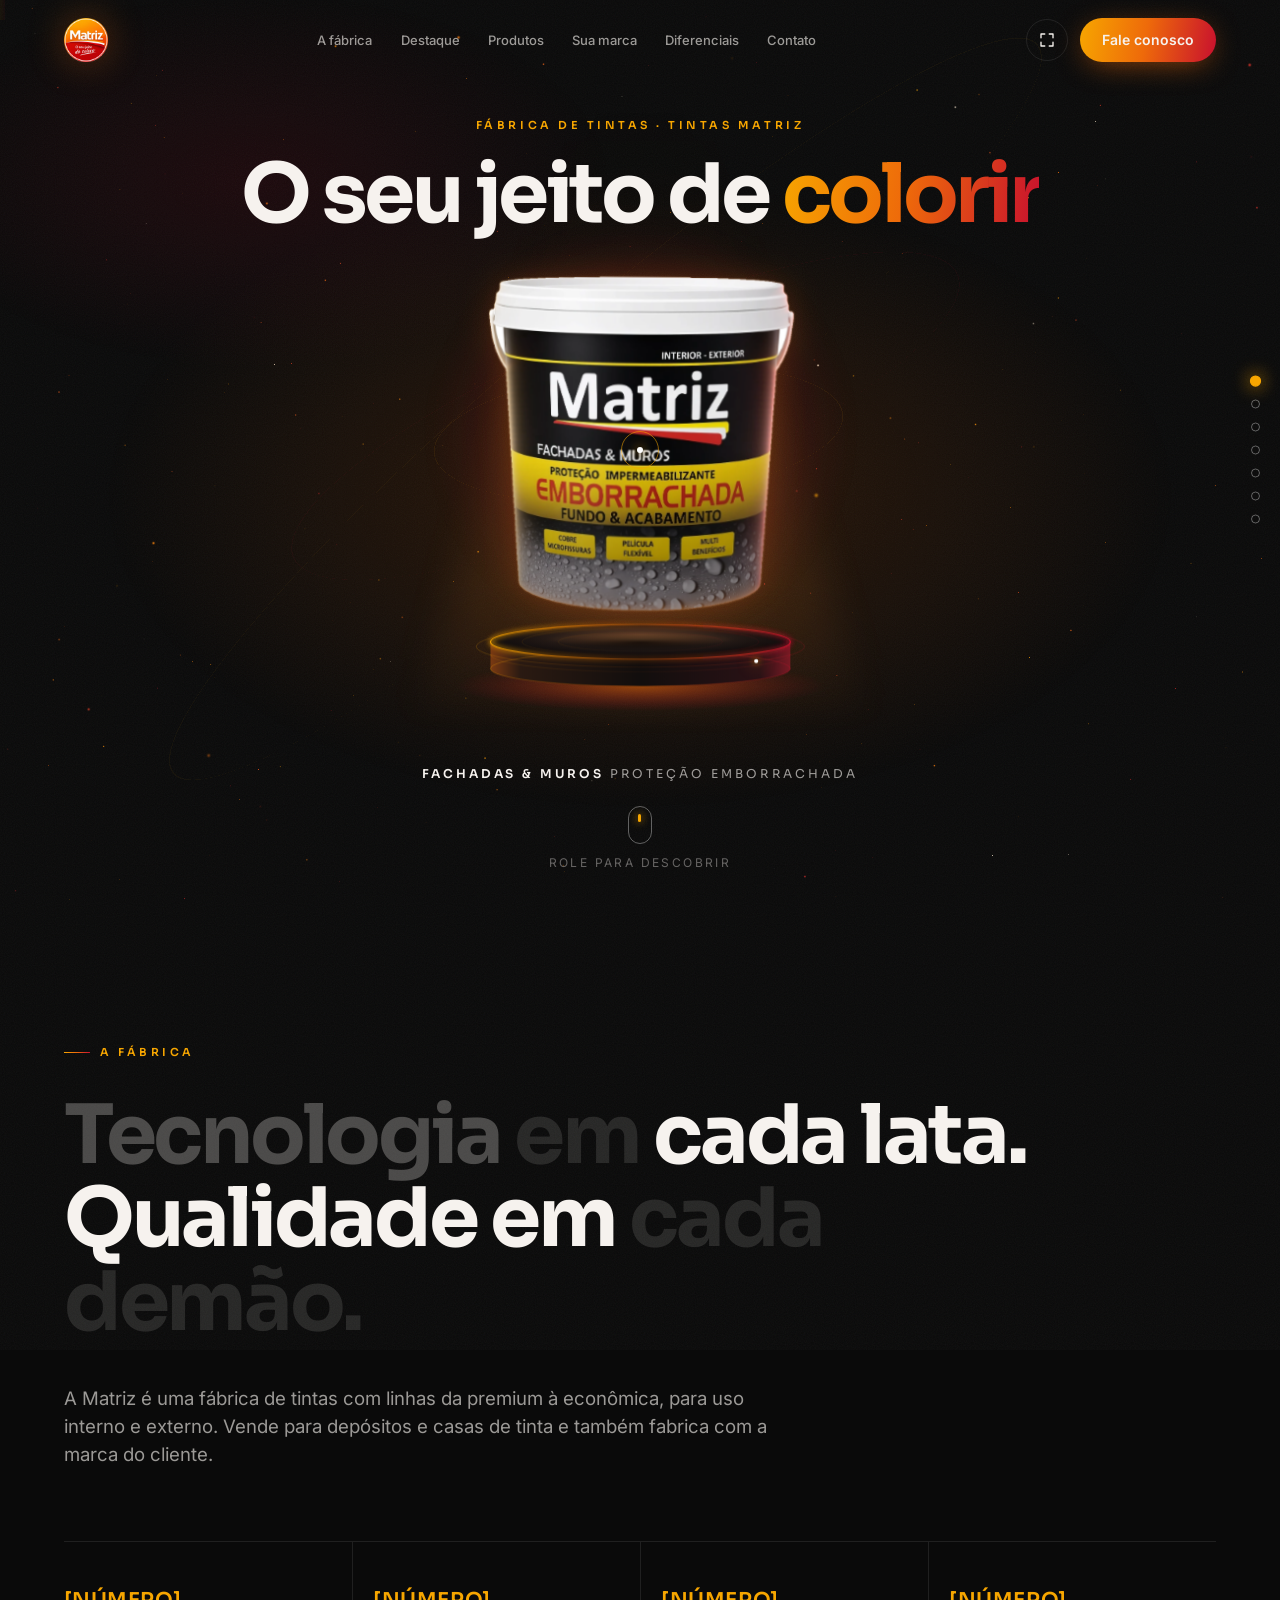
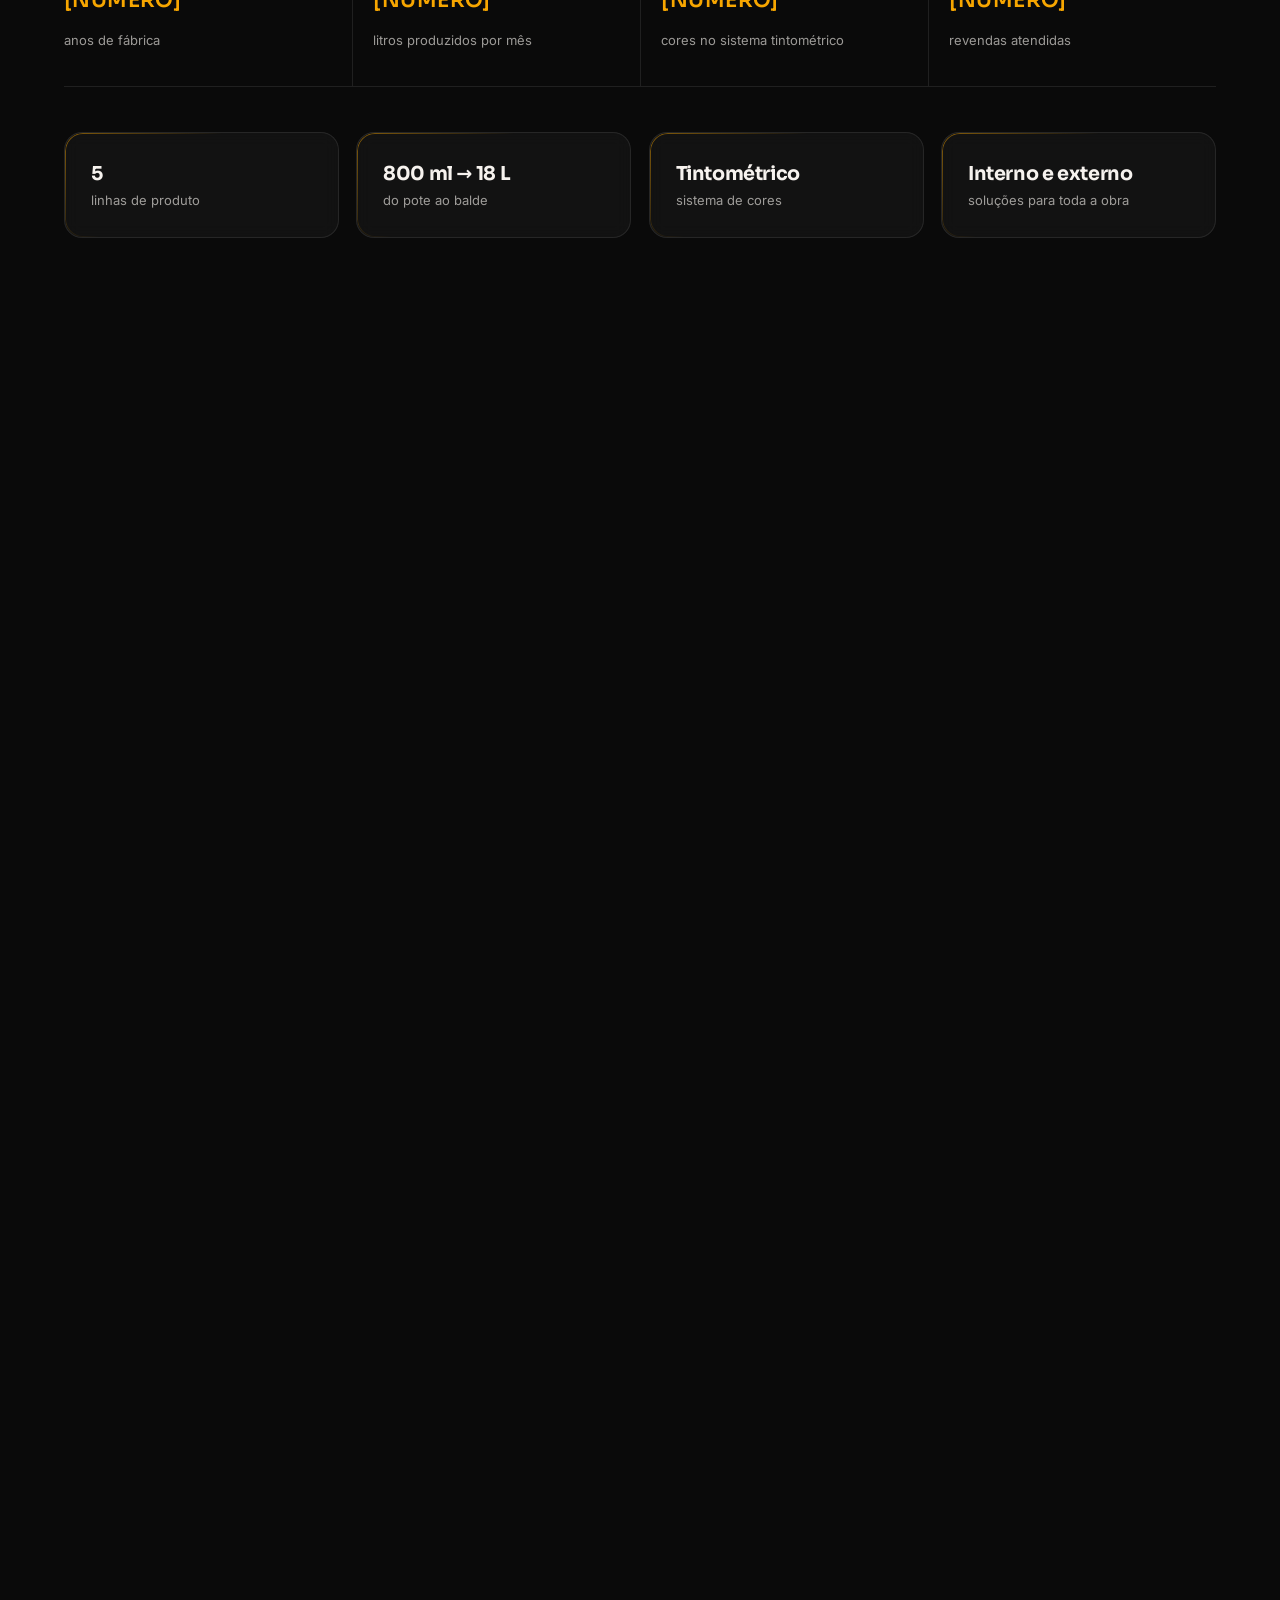
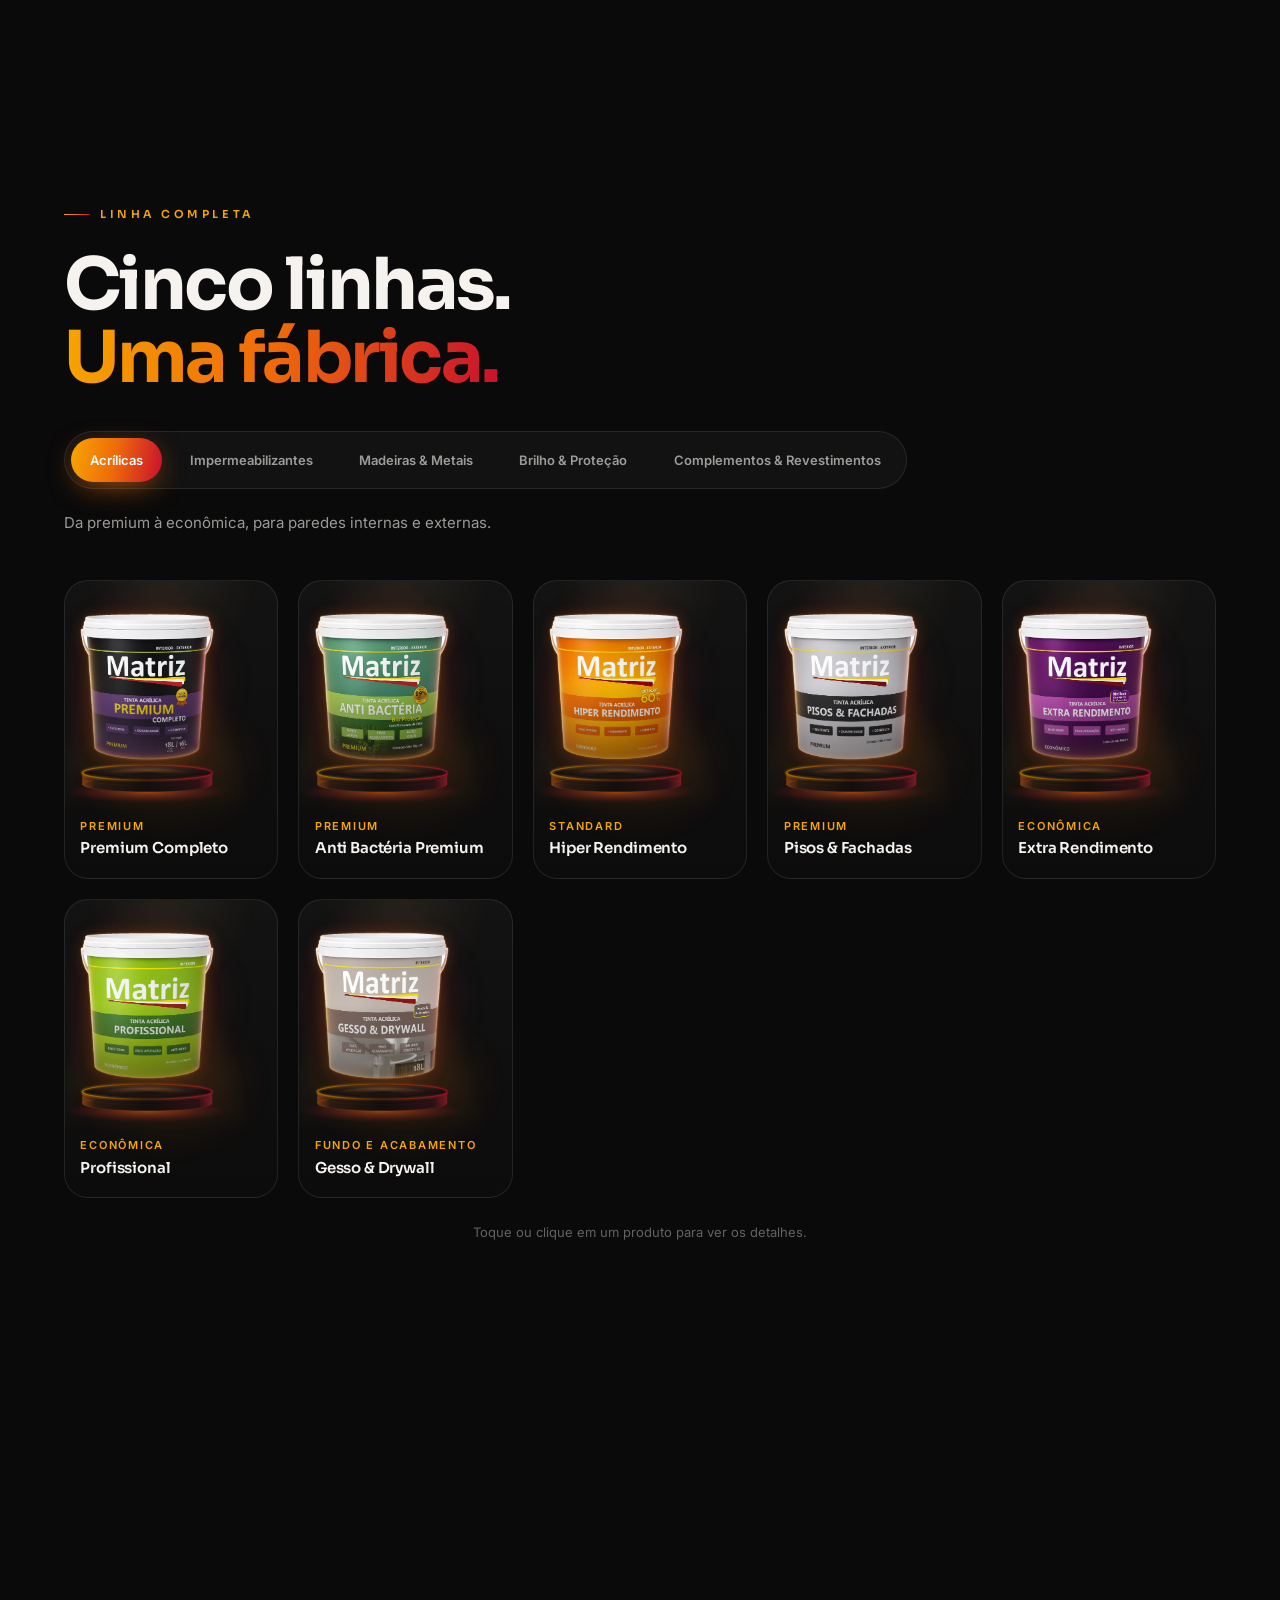
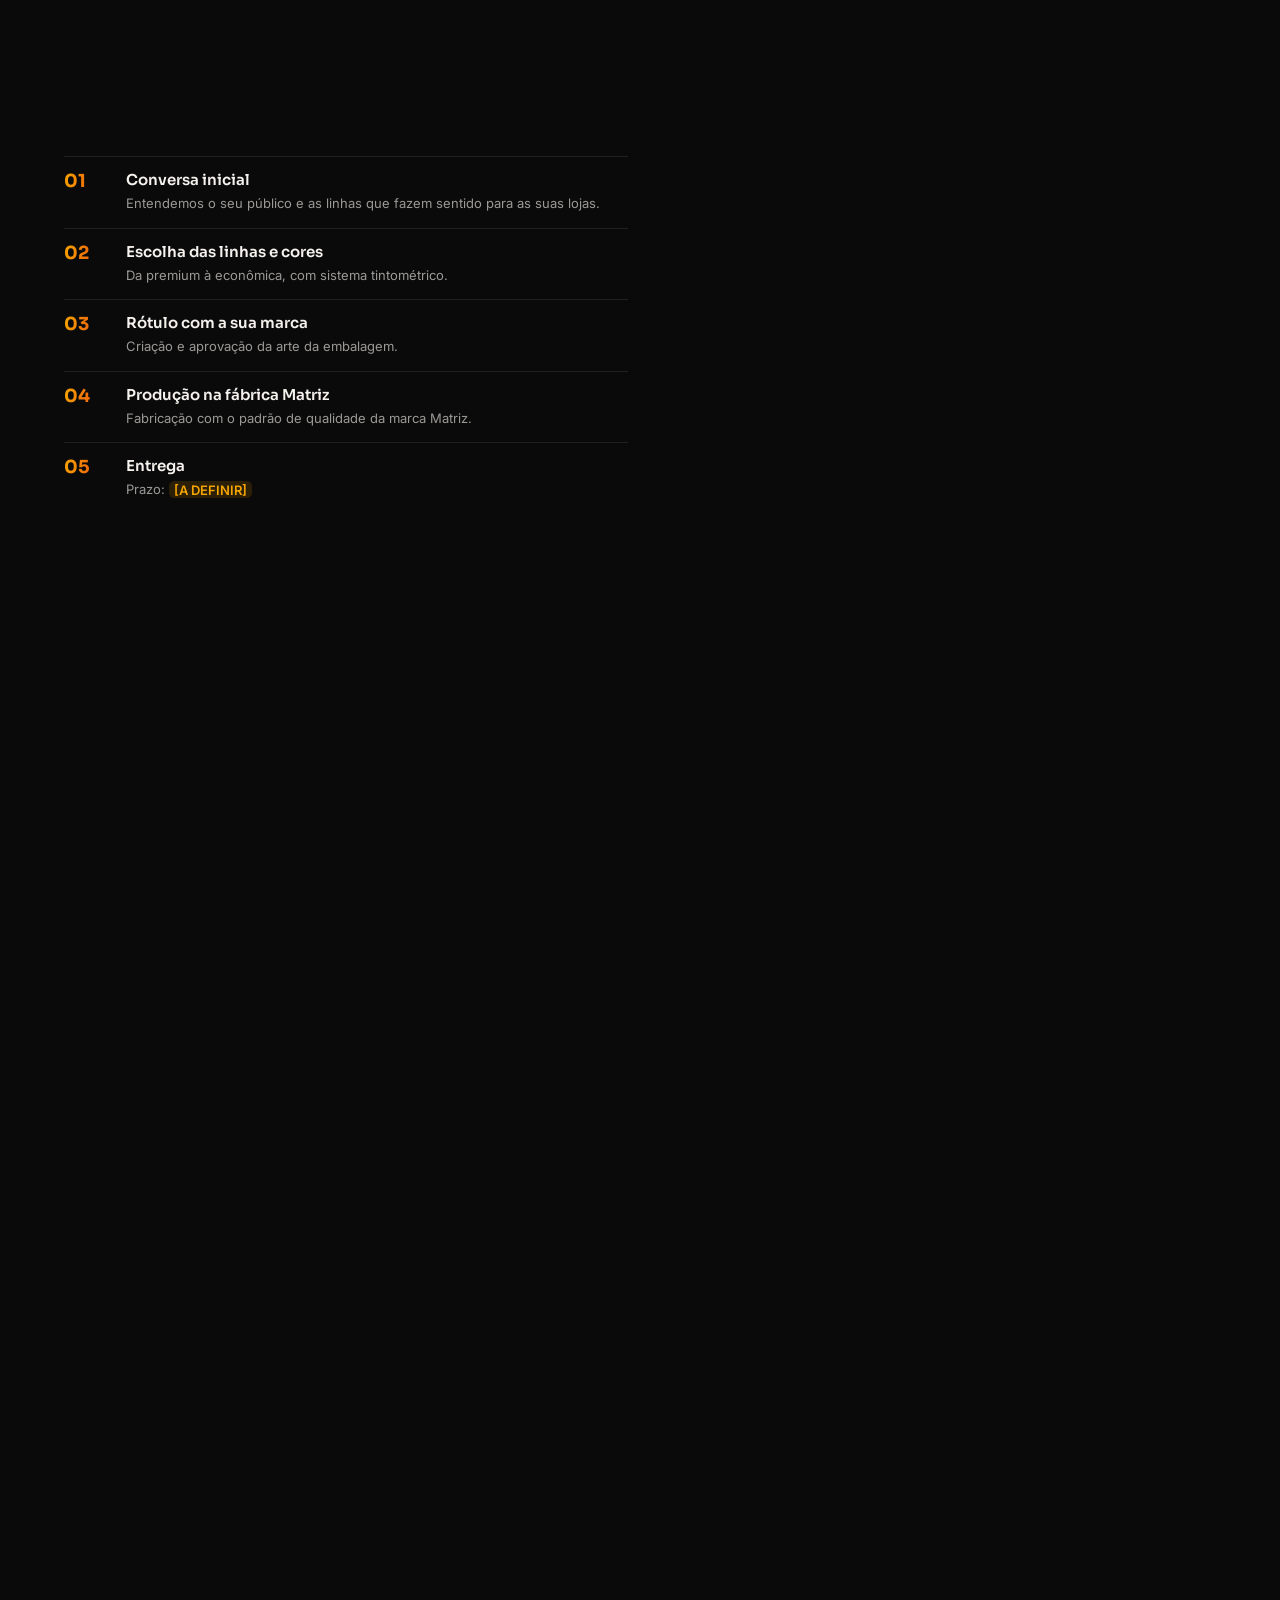
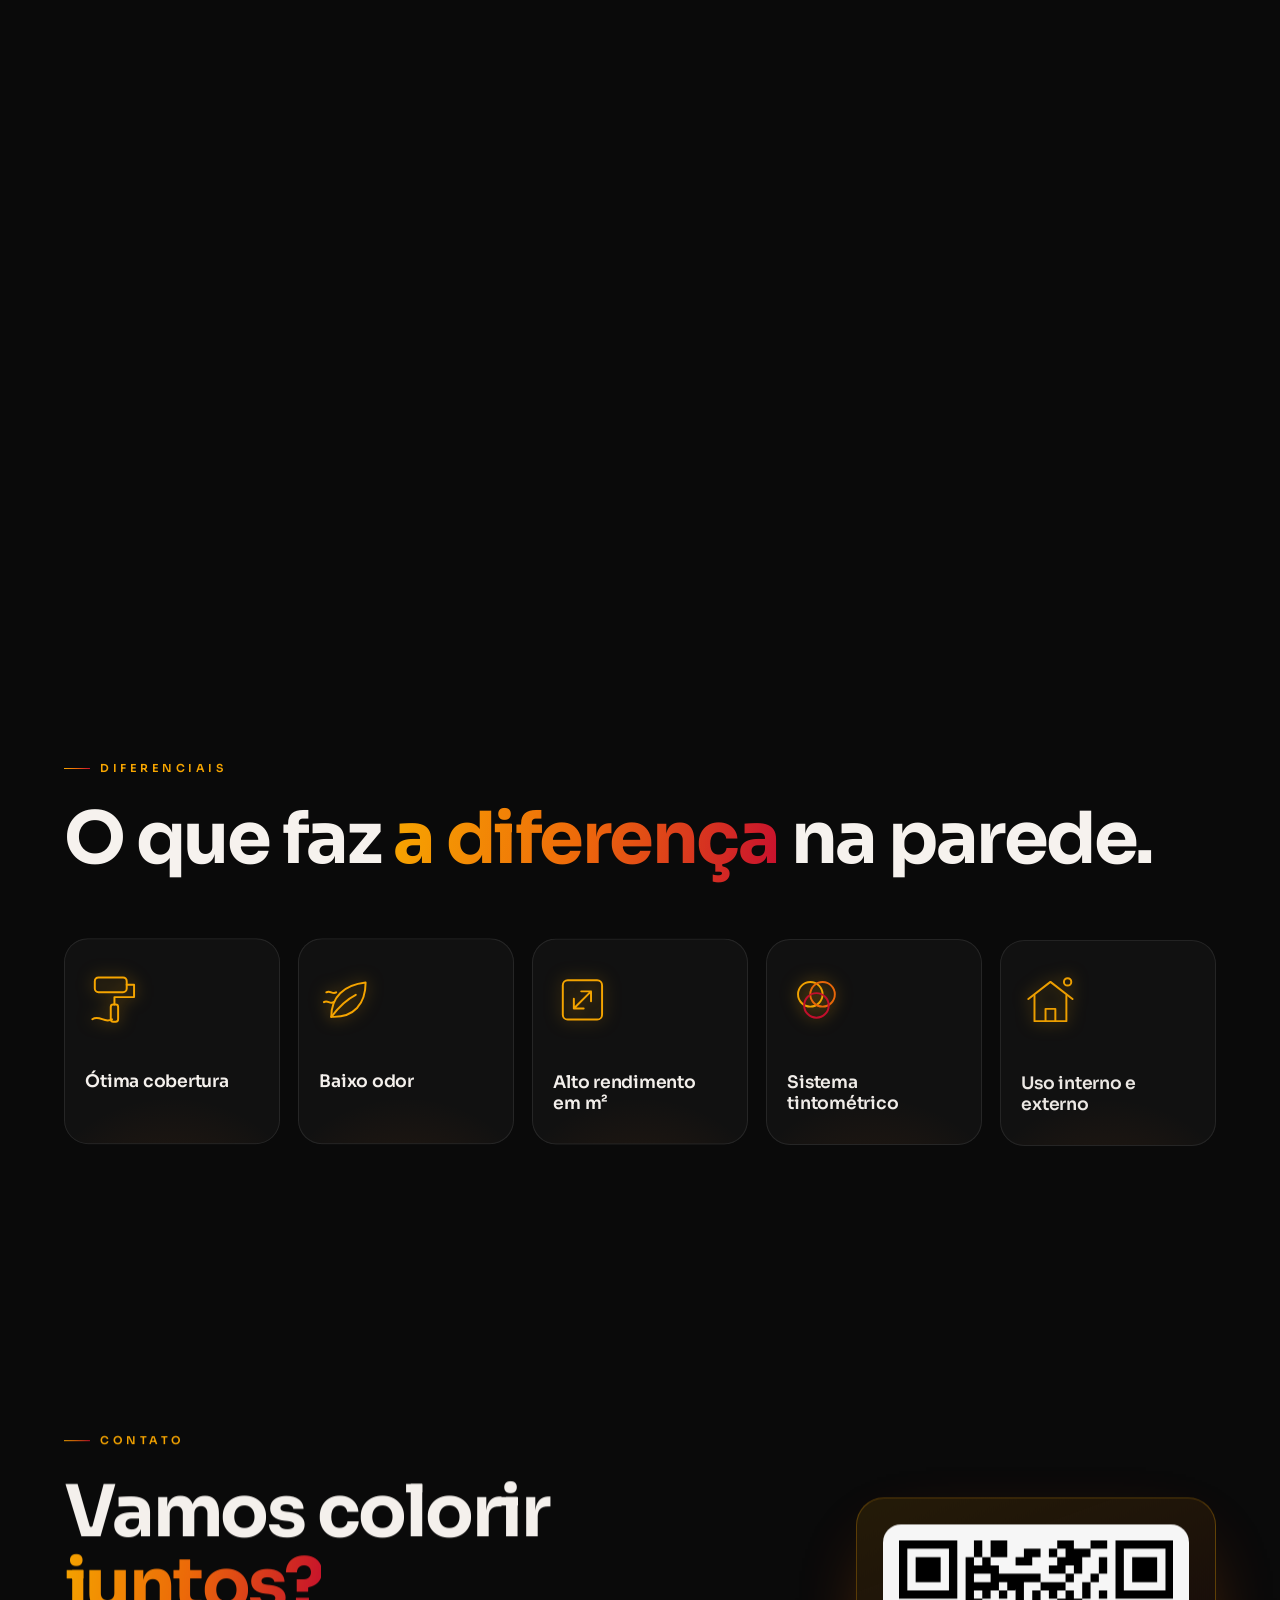
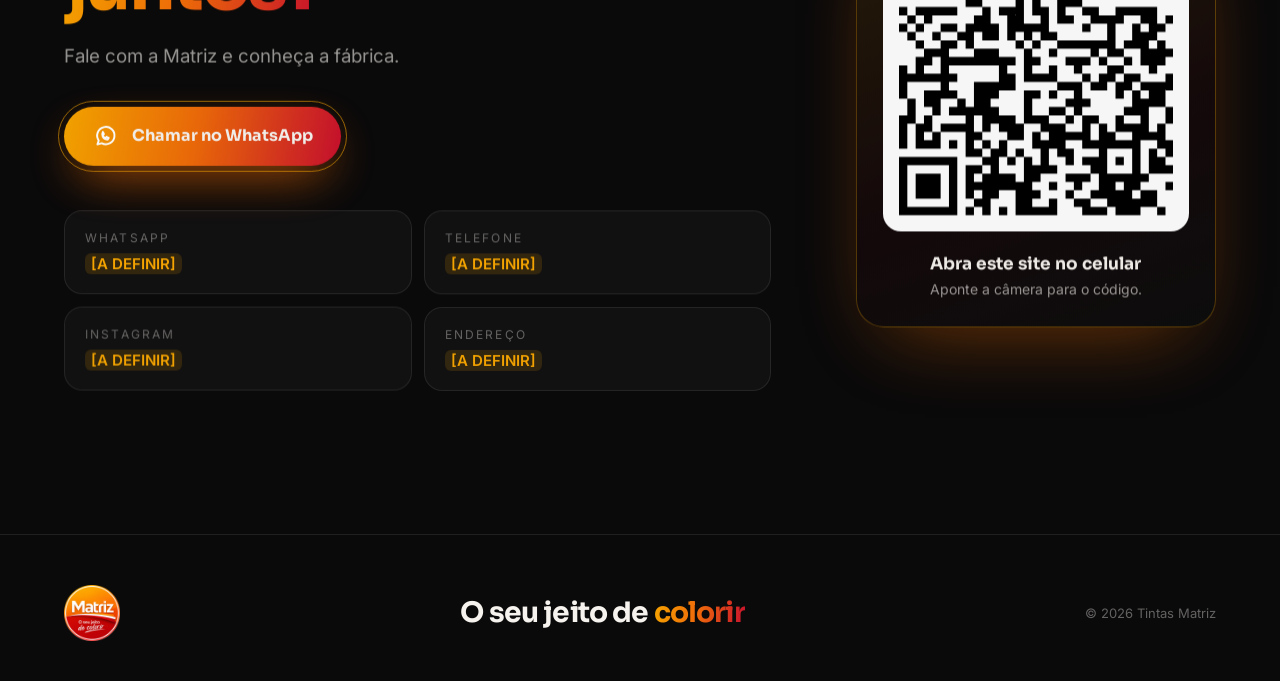
==== commit d54e70ed: "Site: baldes integrados à cena (pódio, luz de recorte, sombra e feixe) Co-Authored-By: Claude Opus 5" ====
--- a/site/index.html
+++ b/site/index.html
@@ -57,21 +57,7 @@
   <div class="hero-luz" aria-hidden="true"></div>
   <p class="sobretitulo hero-sobre">Fábrica de tintas · Tintas Matriz</p>
   <h1 class="hero-titulo"><span class="hl">O seu jeito</span> <span class="hl">de <em class="grad">colorir</em></span></h1>
-  <div class="palco hero-palco" data-tilt="14">
-    <div class="halo"></div>
-    <div class="orbita"><i></i></div>
-    <div class="orbita orbita-2"><i></i></div>
-    <div class="flutua">
-      <div class="gira">
-        <div class="tilt">
-          <img src="img/baldes/12-protecao-emborrachada.webp" alt="Balde Matriz Fachadas & Muros Proteção Emborrachada" class="balde" fetchpriority="high">
-          <div class="brilho"></div>
-        </div>
-      </div>
-    </div>
-    <img src="img/baldes/12-protecao-emborrachada.webp" alt="" class="reflexo" aria-hidden="true">
-    <div class="chao"></div>
-  </div>
+  <div class="palco hero-palco" data-palco="12" data-src="img/baldes/12-protecao-emborrachada.webp" data-alt="Balde Matriz Fachadas &amp; Muros Proteção Emborrachada" data-poeira data-brilho data-tilt="9" data-gira="9"></div>
   <p class="hero-legenda"><span>Fachadas &amp; Muros</span> Proteção Emborrachada</p>
   <a href="#fabrica" class="rolar" aria-label="Role para descobrir"><span class="rolar-mouse"><i></i></span><span>Role para descobrir</span></a>
 </section>
@@ -101,17 +87,7 @@
       <p class="destaque-sub">Proteção impermeabilizante fundo e acabamento para superfícies externas.</p>
     </div>
     <div class="destaque-centro">
-      <div class="palco destaque-palco" data-tilt="8">
-        <div class="halo halo-forte"></div>
-        <div class="orbita"><i></i></div>
-        <div class="tilt">
-          <div class="destaque-gira">
-            <img src="img/baldes/12-protecao-emborrachada.webp" alt="Balde Proteção Emborrachada" class="balde">
-            <div class="brilho brilho-scroll"></div>
-          </div>
-        </div>
-        <div class="chao"></div>
-      </div>
+      <div class="palco destaque-palco" data-palco="12" data-src="img/baldes/12-protecao-emborrachada.webp" data-alt="Balde Proteção Emborrachada" data-brilho data-tilt="6"></div>
       <div class="beneficio b1"><i class="ben-ico"><svg viewBox="0 0 24 24"><path d="M3 9c3-3 6 3 9 0s6 3 9 0"/><path d="M3 14c3-3 6 3 9 0s6 3 9 0"/><path d="M3 19h18"/></svg></i><b>Película elástica</b><span>Cobre pequenas fissuras</span></div>
       <div class="beneficio b2"><i class="ben-ico"><svg viewBox="0 0 24 24"><path d="M12 3C8 9 6 12 6 15a6 6 0 0 0 12 0c0-3-2-6-6-12Z"/><path d="M9.5 16a2.6 2.6 0 0 0 2.5 2"/></svg></i><b>Repele a água</b><span>Das batidas de chuva</span></div>
       <div class="beneficio b3"><i class="ben-ico"><svg viewBox="0 0 24 24"><path d="M12 3 3 8l9 5 9-5-9-5Z"/><path d="m3 13 9 5 9-5"/><path d="m3 17.5 9 5 9-5"/></svg></i><b>Fundo e acabamento</b><span>Em um só produto</span></div>
@@ -160,19 +136,7 @@
     </div>
     <div class="marca-visual">
       <p class="marca-rotulo"><span class="r1">Sua marca aqui</span><span class="r2">Assim vai ficar a sua</span></p>
-      <div class="palco marca-palco" data-tilt="10">
-        <div class="halo"></div>
-        <div class="flutua">
-          <div class="tilt">
-            <div class="transforma">
-              <img src="img/baldes/sua-marca-neutro.webp" alt="Balde com rótulo neutro: sua marca aqui" class="balde balde-neutro">
-              <img src="img/baldes/12-protecao-emborrachada.webp" alt="Balde com rótulo Matriz" class="balde balde-matriz">
-              <i class="scan"></i>
-            </div>
-          </div>
-        </div>
-        <div class="chao"></div>
-      </div>
+      <div class="palco marca-palco" data-palco="12" data-src="img/baldes/12-protecao-emborrachada.webp" data-alt="Balde com rótulo Matriz" data-transforma data-tilt="7"></div>
       <button class="btn-fantasma" id="replay" type="button"><svg viewBox="0 0 24 24"><path d="M4 12a8 8 0 1 0 2.4-5.7"/><path d="M4 4v4h4"/></svg>Ver a transformação</button>
     </div>
   </div>
@@ -226,7 +190,7 @@
   <div class="modal-fundo" data-fechar></div>
   <div class="modal-caixa">
     <button class="modal-fechar" type="button" data-fechar aria-label="Fechar"><svg viewBox="0 0 24 24"><path d="M6 6l12 12M18 6 6 18"/></svg></button>
-    <div class="modal-visual palco" data-tilt="12"><div class="halo"></div><div class="flutua"><div class="tilt" id="modal-img"></div></div><div class="chao"></div></div>
+    <div class="modal-visual"><div class="palco modal-palco" id="modal-palco" data-tilt="8"></div></div>
     <div class="modal-info">
       <p class="sobretitulo" id="modal-linha"></p>
       <h3 id="modal-nome"></h3>
--- a/site/css/style.css
+++ b/site/css/style.css
@@ -86,27 +86,37 @@
 @media (max-width:760px){.pontos{display:none}}
 
 /* ---------- palco do balde (reutilizável) ---------- */
-.palco{position:relative;perspective:1400px;display:flex;align-items:center;justify-content:center}
+.palco{--w:300px;--rl:.9;--rr:.75;position:relative;width:var(--w);margin-bottom:calc(var(--w)*.34);perspective:1400px;isolation:isolate}
+.palco .flutua{position:relative;z-index:2;animation:flutua 6s ease-in-out infinite;will-change:transform}
+@keyframes flutua{0%,100%{transform:translateY(-2.2%)}50%{transform:translateY(.4%)}}
 .palco .tilt{position:relative;transform-style:preserve-3d;will-change:transform}
-.balde{width:100%;height:auto;position:relative;z-index:2;filter:drop-shadow(0 30px 40px rgba(0,0,0,.55)) drop-shadow(0 0 1px rgba(255,255,255,.15))}
-.brilho{position:absolute;inset:0;z-index:3;pointer-events:none;-webkit-mask:url(../img/baldes/12-protecao-emborrachada.webp) center/contain no-repeat;mask:url(../img/baldes/12-protecao-emborrachada.webp) center/contain no-repeat;background:linear-gradient(105deg,transparent 35%,rgba(255,255,255,.0) 42%,rgba(255,255,255,.32) 50%,rgba(255,255,255,0) 58%,transparent 65%);background-size:300% 100%;background-position:120% 0;mix-blend-mode:screen;animation:varre 7s ease-in-out infinite}
-.brilho-scroll{animation:none}
+.corpo{position:relative;isolation:isolate}
+.balde{display:block;width:100%;height:auto;filter:drop-shadow(0 0 1px rgba(255,196,130,.35)) drop-shadow(0 0 calc(var(--w)*.05) rgba(238,106,10,.22))}
+.luz,.sombreia,.brilho{position:absolute;inset:0;pointer-events:none}
+.luz{background-size:100% 100%;background-repeat:no-repeat;mix-blend-mode:screen}
+.luz-e{opacity:var(--rl)}.luz-d{opacity:var(--rr)}
+.sombreia{-webkit-mask-size:100% 100%;mask-size:100% 100%;background:linear-gradient(180deg,rgba(0,0,0,0) 48%,rgba(14,5,2,.42) 100%);mix-blend-mode:multiply}
+.brilho{-webkit-mask-size:100% 100%;mask-size:100% 100%;background:linear-gradient(105deg,transparent 38%,rgba(255,236,210,.26) 50%,transparent 62%);background-size:300% 100%;background-position:120% 0;mix-blend-mode:screen;animation:varre 8s ease-in-out infinite}
 @keyframes varre{0%,55%{background-position:120% 0}85%,100%{background-position:-20% 0}}
-.halo{position:absolute;left:50%;top:48%;width:115%;aspect-ratio:1;transform:translate(-50%,-50%);border-radius:50%;background:radial-gradient(circle,rgba(247,166,0,.42) 0%,rgba(238,106,10,.22) 30%,rgba(200,16,46,.10) 52%,rgba(200,16,46,0) 70%);filter:blur(10px);animation:respira 6s ease-in-out infinite;pointer-events:none}
-.halo-forte{width:135%;background:radial-gradient(circle,rgba(247,166,0,.5) 0%,rgba(238,106,10,.26) 32%,rgba(200,16,46,.12) 54%,rgba(200,16,46,0) 72%)}
-@keyframes respira{50%{transform:translate(-50%,-50%) scale(1.08);opacity:.85}}
-.orbita{position:absolute;left:50%;top:74%;width:120%;aspect-ratio:1;margin-left:-60%;margin-top:-60%;border-radius:50%;border:1px solid rgba(247,166,0,.28);transform:rotateX(76deg);pointer-events:none;box-shadow:0 0 30px rgba(238,106,10,.25),inset 0 0 30px rgba(238,106,10,.15)}
-.orbita i{position:absolute;inset:-1px;border-radius:50%;animation:orbita 9s linear infinite}
-.orbita i::before{content:"";position:absolute;left:50%;top:-4px;width:8px;height:8px;margin-left:-4px;border-radius:50%;background:#fff;box-shadow:0 0 14px 4px var(--or),0 0 40px 10px rgba(238,106,10,.6)}
-.orbita-2{width:150%;margin-left:-75%;margin-top:-75%;border-color:rgba(200,16,46,.22);top:70%}
-.orbita-2 i{animation-duration:14s;animation-direction:reverse}
-@keyframes orbita{to{transform:rotate(360deg)}}
-.chao{position:absolute;left:50%;bottom:-3%;width:78%;height:9%;transform:translateX(-50%);border-radius:50%;background:radial-gradient(ellipse,rgba(238,106,10,.55) 0%,rgba(200,16,46,.22) 40%,transparent 70%);filter:blur(8px);pointer-events:none;z-index:1}
-.flutua{animation:flutua 6s ease-in-out infinite;will-change:transform}
-@keyframes flutua{0%,100%{transform:translateY(-1.6%)}50%{transform:translateY(1.6%)}}
-.gira{transform-style:preserve-3d;animation:gira 12s ease-in-out infinite}
-@keyframes gira{0%,100%{transform:rotateY(-16deg) rotateZ(-1.5deg)}50%{transform:rotateY(16deg) rotateZ(1.5deg)}}
-.reflexo{position:absolute;left:50%;top:100%;width:var(--rw,60%);transform:translate(-50%,-6%) scaleY(-1);opacity:.22;filter:blur(1.5px);-webkit-mask:linear-gradient(to top,#000 0%,transparent 34%);mask:linear-gradient(to top,#000 0%,transparent 34%);pointer-events:none}
+.ped{position:absolute;z-index:1;left:-6%;width:112%;top:97.6%;overflow:visible;pointer-events:none}
+.sombra-c{transform-box:fill-box;transform-origin:center;animation:sombraC 6s ease-in-out infinite}
+@keyframes sombraC{0%,100%{transform:scale(.8);opacity:.55}50%{transform:scale(1);opacity:.95}}
+.orb-ponto{filter:drop-shadow(0 0 4px #F7A600) drop-shadow(0 0 10px #EE6A0A)}
+.feixe{position:absolute;z-index:0;left:50%;bottom:-34%;width:160%;height:200%;transform:translateX(-50%);filter:blur(calc(var(--w)*.06));-webkit-mask-image:linear-gradient(180deg,transparent 0%,#000 55%,#000 78%,transparent 100%);mask-image:linear-gradient(180deg,transparent 0%,#000 55%,#000 78%,transparent 100%);mix-blend-mode:screen;pointer-events:none}
+.feixe i{position:absolute;inset:0;clip-path:polygon(41% 0,59% 0,96% 100%,4% 100%);background:radial-gradient(50% 60% at 50% 100%,rgba(247,150,50,.22),rgba(238,106,10,.06) 60%,transparent 85%),linear-gradient(180deg,rgba(255,200,140,0),rgba(247,150,60,.10))}
+.halo{position:absolute;z-index:0;left:50%;top:46%;width:135%;aspect-ratio:1;transform:translate(-50%,-50%);border-radius:50%;background:radial-gradient(circle,rgba(247,166,0,.34) 0%,rgba(238,106,10,.18) 30%,rgba(200,16,46,.09) 52%,rgba(200,16,46,0) 70%);filter:blur(12px);animation:respira 7s ease-in-out infinite;pointer-events:none}
+@keyframes respira{50%{transform:translate(-50%,-50%) scale(1.07);opacity:.8}}
+.poeira{position:absolute;inset:-10% -25%;z-index:3;pointer-events:none}
+.poeira i{position:absolute;width:6px;height:6px;border-radius:50%;background:radial-gradient(circle,#ffd9a0,rgba(247,166,0,0) 70%);filter:blur(1.2px);opacity:0;animation:poeira 9s linear infinite}
+.poeira i:nth-child(1){left:8%;top:70%;animation-delay:0s}.poeira i:nth-child(2){left:22%;top:85%;animation-delay:-2s;width:10px;height:10px;filter:blur(3px)}
+.poeira i:nth-child(3){left:78%;top:60%;animation-delay:-4s}.poeira i:nth-child(4){left:90%;top:82%;animation-delay:-6s;width:12px;height:12px;filter:blur(4px)}
+.poeira i:nth-child(5){left:35%;top:95%;animation-delay:-1s}.poeira i:nth-child(6){left:64%;top:92%;animation-delay:-5s;width:9px;height:9px;filter:blur(2.5px)}
+.poeira i:nth-child(7){left:12%;top:40%;animation-delay:-7s}.poeira i:nth-child(8){left:86%;top:30%;animation-delay:-3s;width:8px;height:8px;filter:blur(2px)}
+.poeira i:nth-child(9){left:50%;top:100%;animation-delay:-8s}
+@keyframes poeira{0%{transform:translate(0,0);opacity:0}15%{opacity:.85}70%{opacity:.6}100%{transform:translate(18px,-160px);opacity:0}}
+.orbe{aspect-ratio:801/890;display:flex;align-items:flex-end;justify-content:center;padding-bottom:6%}
+.orbe span{width:66%;aspect-ratio:1;border-radius:50%;display:grid;place-items:center;background:radial-gradient(circle at 32% 28%,rgba(255,214,150,.30),rgba(238,106,10,.14) 38%,rgba(200,16,46,.10) 62%,rgba(20,12,10,.6) 72%);border:1px solid rgba(247,166,0,.4);box-shadow:inset -10px -14px 30px rgba(200,16,46,.25),inset 8px 10px 26px rgba(247,166,0,.18),0 0 40px -8px rgba(238,106,10,.55)}
+.orbe svg{width:42%;fill:none;stroke:#F7A600;stroke-width:1.6;stroke-linecap:round;stroke-linejoin:round;filter:drop-shadow(0 0 6px rgba(247,166,0,.6))}
 
 /* ---------- 1. HERO ---------- */
 .hero{position:relative;z-index:2;min-height:100vh;min-height:100svh;display:grid;grid-template-columns:1fr;grid-template-rows:auto auto 1fr auto auto;justify-items:center;padding:calc(90px + 2vh) var(--gut) 3vh;overflow:hidden}
@@ -116,10 +126,7 @@
 .hero-titulo{grid-row:2;z-index:3;margin-top:2.2vh;text-align:center;font-family:var(--disp);font-weight:700;letter-spacing:-.045em;line-height:1;font-size:clamp(44px,6.4vw,170px);white-space:nowrap}
 .hero-titulo .hl{display:inline-block}
 .hero-titulo .ch{display:inline-block;will-change:transform}
-.hero-palco{grid-row:3;height:min(54vh,60vw);aspect-ratio:801/890;margin-top:3vh;z-index:2;align-self:center}
-.hero-palco .flutua,.hero-palco .gira,.hero-palco .tilt{height:100%}
-.hero-palco .balde{height:100%;width:auto}
-.hero-palco .reflexo{width:100%;top:96%}
+.hero-palco{--w:min(35vh,44vw,460px);grid-row:3;margin-top:2.5vh;z-index:2;align-self:center}
 .hero-legenda{grid-row:4;z-index:3;margin-top:4.5vh;font-family:var(--disp);font-size:clamp(12px,.95vw,16px);letter-spacing:.24em;text-transform:uppercase;color:var(--mut);text-align:center}
 .hero-legenda span{color:var(--txt);font-weight:600}
 .rolar{grid-row:5;z-index:3;margin-top:2.5vh;display:flex;flex-direction:column;align-items:center;gap:10px;font-size:12px;letter-spacing:.2em;text-transform:uppercase;color:var(--fraco)}
@@ -129,7 +136,7 @@
 @media (max-aspect-ratio:1/1){
   .hero-titulo{white-space:normal;font-size:clamp(42px,12.5vw,120px);line-height:.98}
   .hero-titulo .hl{display:block}
-  .hero-palco{height:min(46vh,82vw)}
+  .hero-palco{--w:min(34vh,66vw);margin-top:5vh}
 }
 
 /* ---------- 2. FÁBRICA ---------- */
@@ -151,19 +158,18 @@
 
 /* ---------- 3. DESTAQUE ---------- */
 .destaque{padding:0}
-.destaque-pin{position:relative;min-height:100vh;min-height:100svh;display:grid;grid-template-columns:minmax(0,1fr) minmax(0,1.15fr) minmax(0,1fr);grid-template-rows:1fr;align-items:center;gap:2vw;padding:110px var(--gut) 60px;max-width:1700px;margin:0 auto}
+.destaque-pin{position:relative;min-height:100vh;min-height:100svh;display:grid;grid-template-columns:minmax(0,.9fr) minmax(0,1.35fr) minmax(0,.8fr);grid-template-rows:1fr;align-items:center;gap:1.5vw;padding:110px var(--gut) 60px;max-width:1700px;margin:0 auto}
 .destaque-titulo h2{font-family:var(--disp);font-weight:700;font-size:clamp(32px,2.9vw,64px);line-height:1.04;letter-spacing:-.035em;margin:.4em 0 .5em}
 .destaque-sub{color:var(--mut);font-size:clamp(15px,1.15vw,20px);max-width:22em}
 .destaque-centro{position:relative;height:min(78vh,100%);display:flex;align-items:center;justify-content:center}
-.destaque-palco{width:min(42vh,26vw,520px)}
-.destaque-gira{transform-style:preserve-3d;position:relative}
-.beneficio{position:absolute;display:grid;grid-template-columns:auto 1fr;grid-template-rows:auto auto;column-gap:12px;align-items:center;padding:14px 18px 14px 14px;border-radius:18px;background:rgba(18,16,16,.66);border:1px solid var(--linha);backdrop-filter:blur(14px);-webkit-backdrop-filter:blur(14px);box-shadow:0 20px 50px -20px rgba(0,0,0,.8);max-width:220px;z-index:4}
+.destaque-palco{--w:min(38vh,19vw,400px)}
+.beneficio{position:absolute;display:grid;grid-template-columns:auto 1fr;grid-template-rows:auto auto;column-gap:10px;align-items:center;padding:12px 14px 12px 12px;border-radius:18px;background:rgba(18,16,16,.66);border:1px solid var(--linha);backdrop-filter:blur(14px);-webkit-backdrop-filter:blur(14px);box-shadow:0 20px 50px -20px rgba(0,0,0,.8);width:clamp(150px,10vw,190px);z-index:4}
 .beneficio::after{content:"";position:absolute;top:50%;width:clamp(30px,4vw,80px);height:1px;background:linear-gradient(90deg,transparent,rgba(247,166,0,.8))}
-.ben-ico{grid-row:1/3;width:44px;height:44px;border-radius:12px;background:var(--grad);display:grid;place-items:center;box-shadow:0 8px 24px -6px rgba(238,106,10,.8)}
+.ben-ico{grid-row:1/3;width:38px;height:38px;border-radius:12px;background:var(--grad);display:grid;place-items:center;box-shadow:0 8px 24px -6px rgba(238,106,10,.8)}
 .ben-ico svg{width:22px;height:22px;fill:none;stroke:#fff;stroke-width:1.8;stroke-linecap:round;stroke-linejoin:round}
 .beneficio b{font-family:var(--disp);font-size:clamp(14px,1vw,17px);font-weight:600}
 .beneficio span{font-size:clamp(12px,.85vw,14px);color:var(--mut)}
-.b1{left:0;top:12%}.b2{right:0;top:22%}.b3{left:2%;bottom:20%}.b4{right:2%;bottom:10%}
+.b1{left:0;top:16%}.b2{right:0;top:30%}.b3{left:0;bottom:30%}.b4{right:0;bottom:16%}
 .b1::after,.b3::after{left:100%}.b2::after,.b4::after{right:100%;transform:scaleX(-1)}
 .destaque-dados{display:flex;flex-direction:column;gap:clamp(18px,3vh,34px);justify-self:end}
 .rend small,.cores-linha small{display:block;font-size:clamp(12px,.85vw,14px);letter-spacing:.2em;text-transform:uppercase;color:var(--fraco);margin-bottom:6px}
@@ -175,11 +181,11 @@
 @media (max-width:1000px){
   .destaque-pin{grid-template-columns:1fr;grid-template-rows:auto auto auto;padding:100px var(--gut) 80px;gap:40px;text-align:left}
   .destaque-centro{height:auto;padding:60px 0}
-  .destaque-palco{width:min(62vw,380px)}
-  .beneficio{position:relative;inset:auto;max-width:none}
+  .destaque-palco{--w:min(58vw,360px)}
+  .beneficio{position:relative;inset:auto;width:auto}
   .beneficio::after{display:none}
   .destaque-centro{display:grid;grid-template-columns:1fr 1fr;gap:12px}
-  .destaque-palco{grid-column:1/-1;justify-self:center;margin-bottom:30px}
+  .destaque-palco{grid-column:1/-1;justify-self:center;margin-bottom:calc(var(--w)*.34 + 30px)}
   .destaque-dados{justify-self:start}
 }
 
@@ -191,16 +197,13 @@
 .linha-resumo{margin-top:22px;color:var(--mut);font-size:clamp(15px,1.1vw,19px);min-height:1.6em}
 .grade{display:grid;grid-template-columns:repeat(auto-fill,minmax(clamp(160px,15vw,250px),1fr));gap:clamp(14px,1.6vw,28px);margin-top:clamp(30px,5vh,60px);min-height:420px}
 .prod{position:relative;border-radius:24px;padding:clamp(16px,1.4vw,24px) clamp(14px,1.2vw,20px) clamp(18px,1.6vw,26px);background:linear-gradient(180deg,rgba(255,255,255,.04),rgba(255,255,255,.01));border:1px solid var(--linha);text-align:left;display:flex;flex-direction:column;transition:transform .6s var(--ease),border-color .4s,background .4s;overflow:hidden;isolation:isolate}
-.prod::before{content:"";position:absolute;left:50%;top:38%;width:90%;aspect-ratio:1;transform:translate(-50%,-50%);border-radius:50%;background:radial-gradient(circle,rgba(238,106,10,.28),transparent 65%);opacity:.55;transition:opacity .5s,transform .6s var(--ease);z-index:-1}
+.prod::before{content:"";position:absolute;inset:0;background:radial-gradient(60% 45% at 50% 0%,rgba(255,196,130,.10),transparent 70%),radial-gradient(70% 40% at 50% 62%,rgba(238,106,10,.12),transparent 70%);opacity:.8;transition:opacity .5s;z-index:-1}
 .prod:hover,.prod:focus-visible{border-color:rgba(247,166,0,.45);background:linear-gradient(180deg,rgba(247,166,0,.07),rgba(255,255,255,.01));transform:translateY(-6px)}
-.prod:hover::before{opacity:1;transform:translate(-50%,-50%) scale(1.15)}
-.prod-img{position:relative;aspect-ratio:1/1.03;display:flex;align-items:center;justify-content:center;perspective:900px}
-.prod-img img{width:86%;transition:transform .7s var(--ease);filter:drop-shadow(0 22px 26px rgba(0,0,0,.6));animation:flutua 6s ease-in-out infinite;animation-delay:var(--d,0s)}
-.prod:hover .prod-img img{transform:scale(1.12) translateY(-4%)}
-.prod-img .sombra{position:absolute;bottom:2%;left:50%;width:62%;height:7%;transform:translateX(-50%);border-radius:50%;background:radial-gradient(ellipse,rgba(238,106,10,.5),transparent 70%);filter:blur(5px)}
-.prod-ico{width:58%;aspect-ratio:1;border-radius:50%;display:grid;place-items:center;background:radial-gradient(circle at 30% 30%,rgba(247,166,0,.25),rgba(200,16,46,.08) 60%,transparent 70%);border:1px solid rgba(247,166,0,.35);box-shadow:inset 0 0 30px rgba(238,106,10,.2),0 0 40px -10px rgba(238,106,10,.5);animation:flutua 6s ease-in-out infinite;animation-delay:var(--d,0s);transition:transform .7s var(--ease)}
-.prod:hover .prod-ico{transform:scale(1.1)}
-.prod-ico svg{width:42%;fill:none;stroke:url(#gradIco);stroke:#F7A600;stroke-width:1.6;stroke-linecap:round;stroke-linejoin:round}
+.prod:hover::before{opacity:1}
+.prod-img{position:relative;display:flex;justify-content:center;padding-top:8%}
+.prod-img .palco{--w:clamp(112px,10.5vw,196px);transition:transform .7s var(--ease)}
+.prod:hover .prod-img .palco,.prod:focus-visible .prod-img .palco{transform:translateY(-4%) scale(1.07)}
+.prod-img .feixe{opacity:.7}
 .prod-selo{font-size:11px;letter-spacing:.16em;text-transform:uppercase;color:var(--or);font-weight:600;margin-top:10px}
 .prod h3{font-family:var(--disp);font-size:clamp(15px,1.15vw,20px);font-weight:600;letter-spacing:-.01em;line-height:1.2;margin-top:4px}
 .prod-mais{display:grid;grid-template-rows:0fr;transition:grid-template-rows .55s var(--ease),opacity .4s;opacity:0}
@@ -236,14 +239,13 @@
 .marca-rotulo .r2{background:var(--grad);-webkit-background-clip:text;background-clip:text;color:transparent}
 .marca-visual.feito .r1{opacity:0;transform:translateY(-40%)}
 .marca-visual.feito .r2{opacity:1;transform:none}
-.marca-palco{width:min(56vh,34vw,500px);margin:4vh 0 5vh}
-.transforma{position:relative}
+.marca-palco{--w:min(48vh,30vw,460px);margin-top:4vh;margin-bottom:calc(var(--w)*.34 + 3vh)}
 .transforma{--p:100}
 .transforma .balde-matriz{position:absolute;inset:0;clip-path:inset(0 calc(var(--p)*1%) 0 0);-webkit-clip-path:inset(0 calc(var(--p)*1%) 0 0)}
-.scan{position:absolute;top:-4%;bottom:-4%;left:calc((100 - var(--p))*1%);transition:opacity .3s;width:3px;margin-left:-1.5px;z-index:5;border-radius:3px;background:linear-gradient(180deg,transparent,#fff 15%,#fff 85%,transparent);box-shadow:0 0 18px 4px rgba(247,166,0,.95),0 0 60px 16px rgba(238,106,10,.55);opacity:0}
+.scan{position:absolute;top:2%;bottom:2%;left:calc((100 - var(--p))*1%);transition:opacity .3s;width:3px;margin-left:-1.5px;z-index:5;border-radius:3px;background:linear-gradient(180deg,transparent,#fff 15%,#fff 85%,transparent);box-shadow:0 0 18px 4px rgba(247,166,0,.95),0 0 60px 16px rgba(238,106,10,.55);opacity:0}
 .btn-fantasma{display:inline-flex;align-items:center;gap:10px;padding:12px 22px;border-radius:40px;border:1px solid var(--linha);font-size:14px;font-weight:600;color:var(--mut);transition:all .35s}
 .btn-fantasma:hover{color:var(--txt);border-color:rgba(247,166,0,.6);background:rgba(247,166,0,.06)}
-@media (max-width:900px){.marca-pin{grid-template-columns:1fr;padding-top:100px}.marca-visual{order:-1}.marca-palco{width:min(70vw,400px)}}
+@media (max-width:900px){.marca-pin{grid-template-columns:1fr;padding-top:100px}.marca-visual{order:-1}.marca-palco{--w:min(62vw,360px)}}
 
 /* ---------- 6. DIFERENCIAIS ---------- */
 .difs{display:grid;grid-template-columns:repeat(5,1fr);gap:clamp(12px,1.4vw,24px);margin-top:clamp(40px,7vh,80px)}
@@ -302,9 +304,8 @@
 .modal-caixa{position:relative;width:min(1180px,100%);max-height:100%;overflow:auto;display:grid;grid-template-columns:minmax(0,.95fr) minmax(0,1.05fr);gap:clamp(20px,3vw,50px);align-items:center;padding:clamp(24px,3vw,56px);border-radius:32px;background:linear-gradient(160deg,#171312,#0c0b0b 60%);border:1px solid rgba(247,166,0,.22);box-shadow:0 60px 140px -40px rgba(0,0,0,.9),0 0 0 1px rgba(255,255,255,.03)}
 .modal-fechar{position:absolute;top:18px;right:18px;width:44px;height:44px;border-radius:50%;border:1px solid var(--linha);display:grid;place-items:center;z-index:3;transition:all .3s}
 .modal-fechar:hover{border-color:var(--or);transform:rotate(90deg)}
-.modal-visual{min-height:clamp(260px,46vh,520px)}
-.modal-visual .tilt{width:min(100%,420px)}
-.modal-visual .prod-ico{width:min(70%,300px);animation:none}
+.modal-visual{display:flex;justify-content:center;align-items:center;padding:6% 0 0}
+.modal-palco{--w:min(30vw,48vh,380px)}
 .modal-info h3{font-family:var(--disp);font-weight:700;font-size:clamp(28px,2.8vw,52px);line-height:1.05;letter-spacing:-.03em;margin:.35em 0 .2em}
 .modal-selo{display:inline-block;font-size:12px;letter-spacing:.14em;text-transform:uppercase;font-weight:600;padding:6px 12px;border-radius:20px;border:1px solid rgba(247,166,0,.45);color:var(--or)}
 .modal-desc{color:var(--mut);margin:18px 0 6px;font-size:clamp(15px,1.05vw,18px)}
@@ -315,7 +316,7 @@
 .modal-bloco li{padding:8px 14px;border-radius:12px;background:var(--vidro);border:1px solid var(--linha);font-size:14px;font-weight:500}
 .modal-bloco .obs{margin-top:8px;font-size:12px;color:var(--fraco)}
 .modal-cores li{display:flex;align-items:center;gap:8px}
-@media (max-width:820px){.modal-caixa{grid-template-columns:1fr;border-radius:24px}.modal-visual{min-height:240px}.modal-visual .tilt{width:min(60vw,280px)}}
+@media (max-width:820px){.modal-caixa{grid-template-columns:1fr;border-radius:24px}.modal-palco{--w:min(56vw,30vh,260px)}}
 
 /* ---------- revelação ---------- */
 .js [data-revela],.js [data-revela-grupo]>*{opacity:0;transform:translateY(40px);filter:blur(6px)}
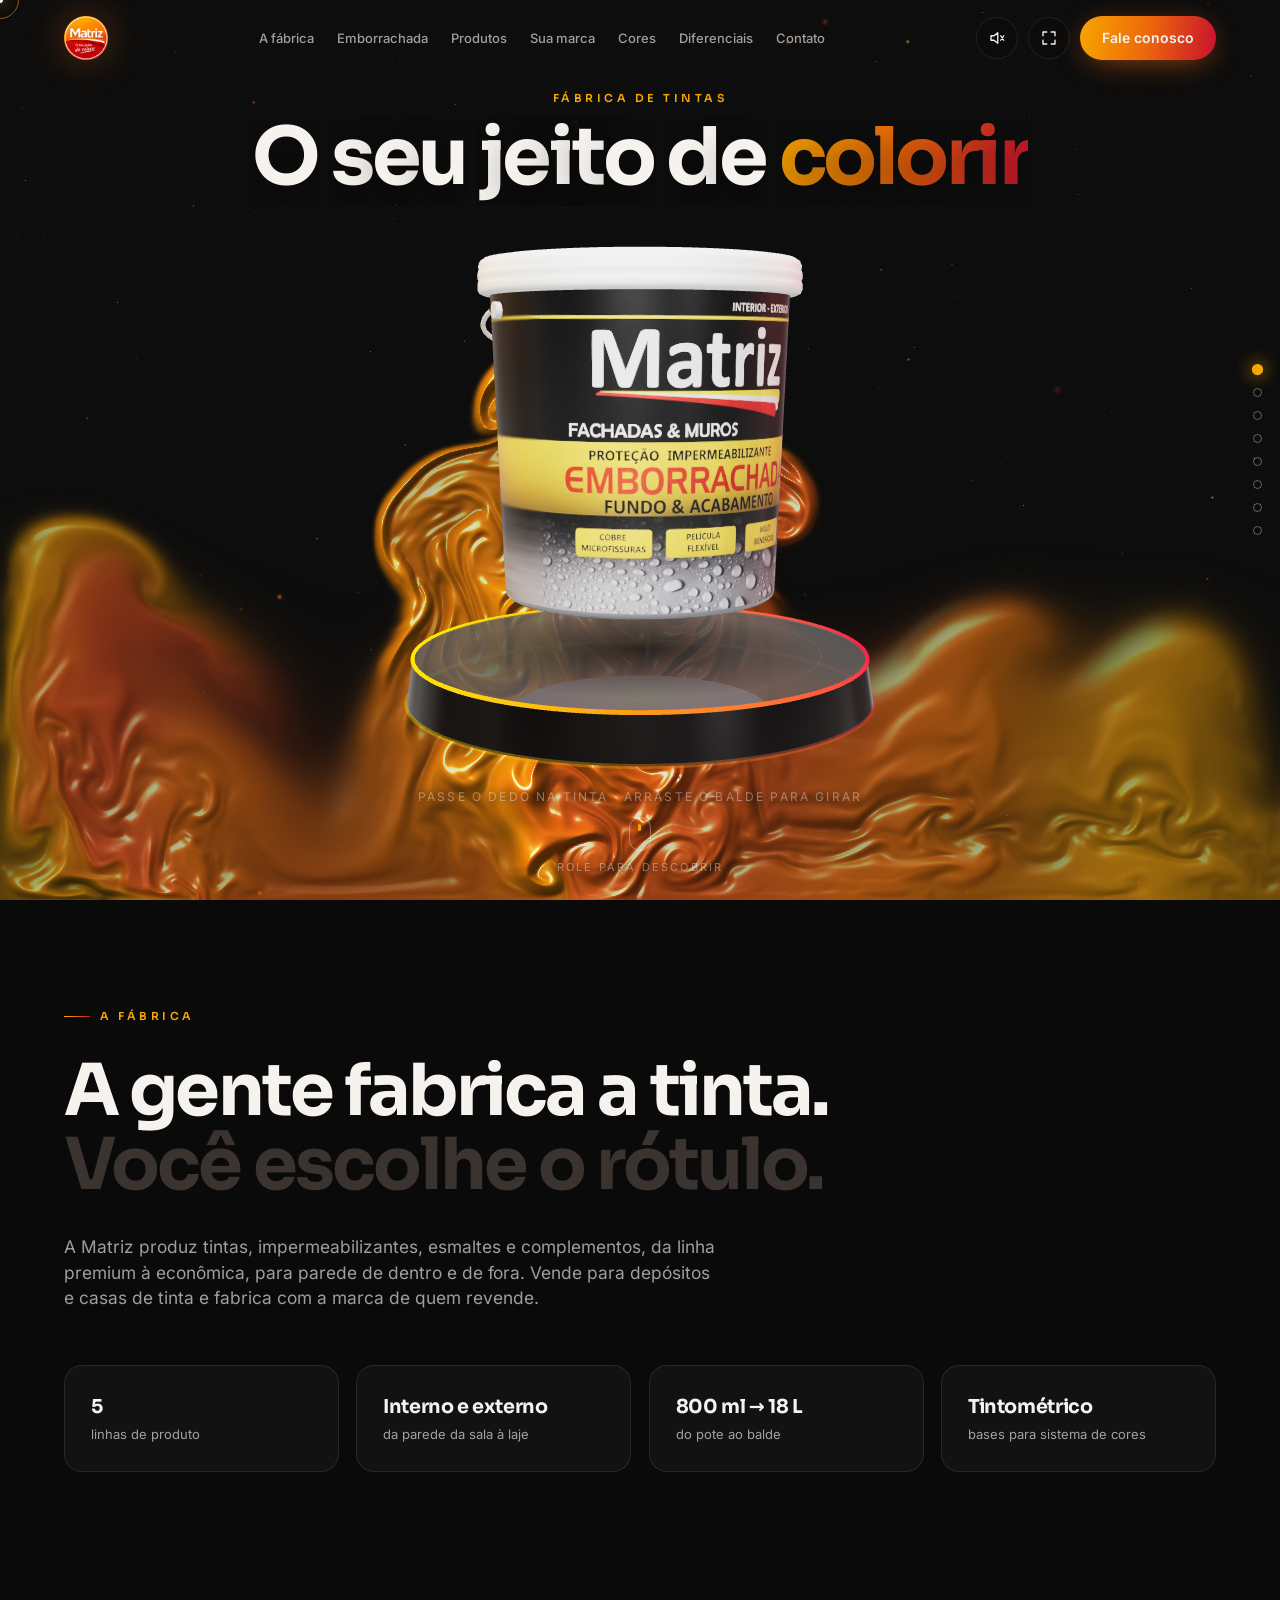
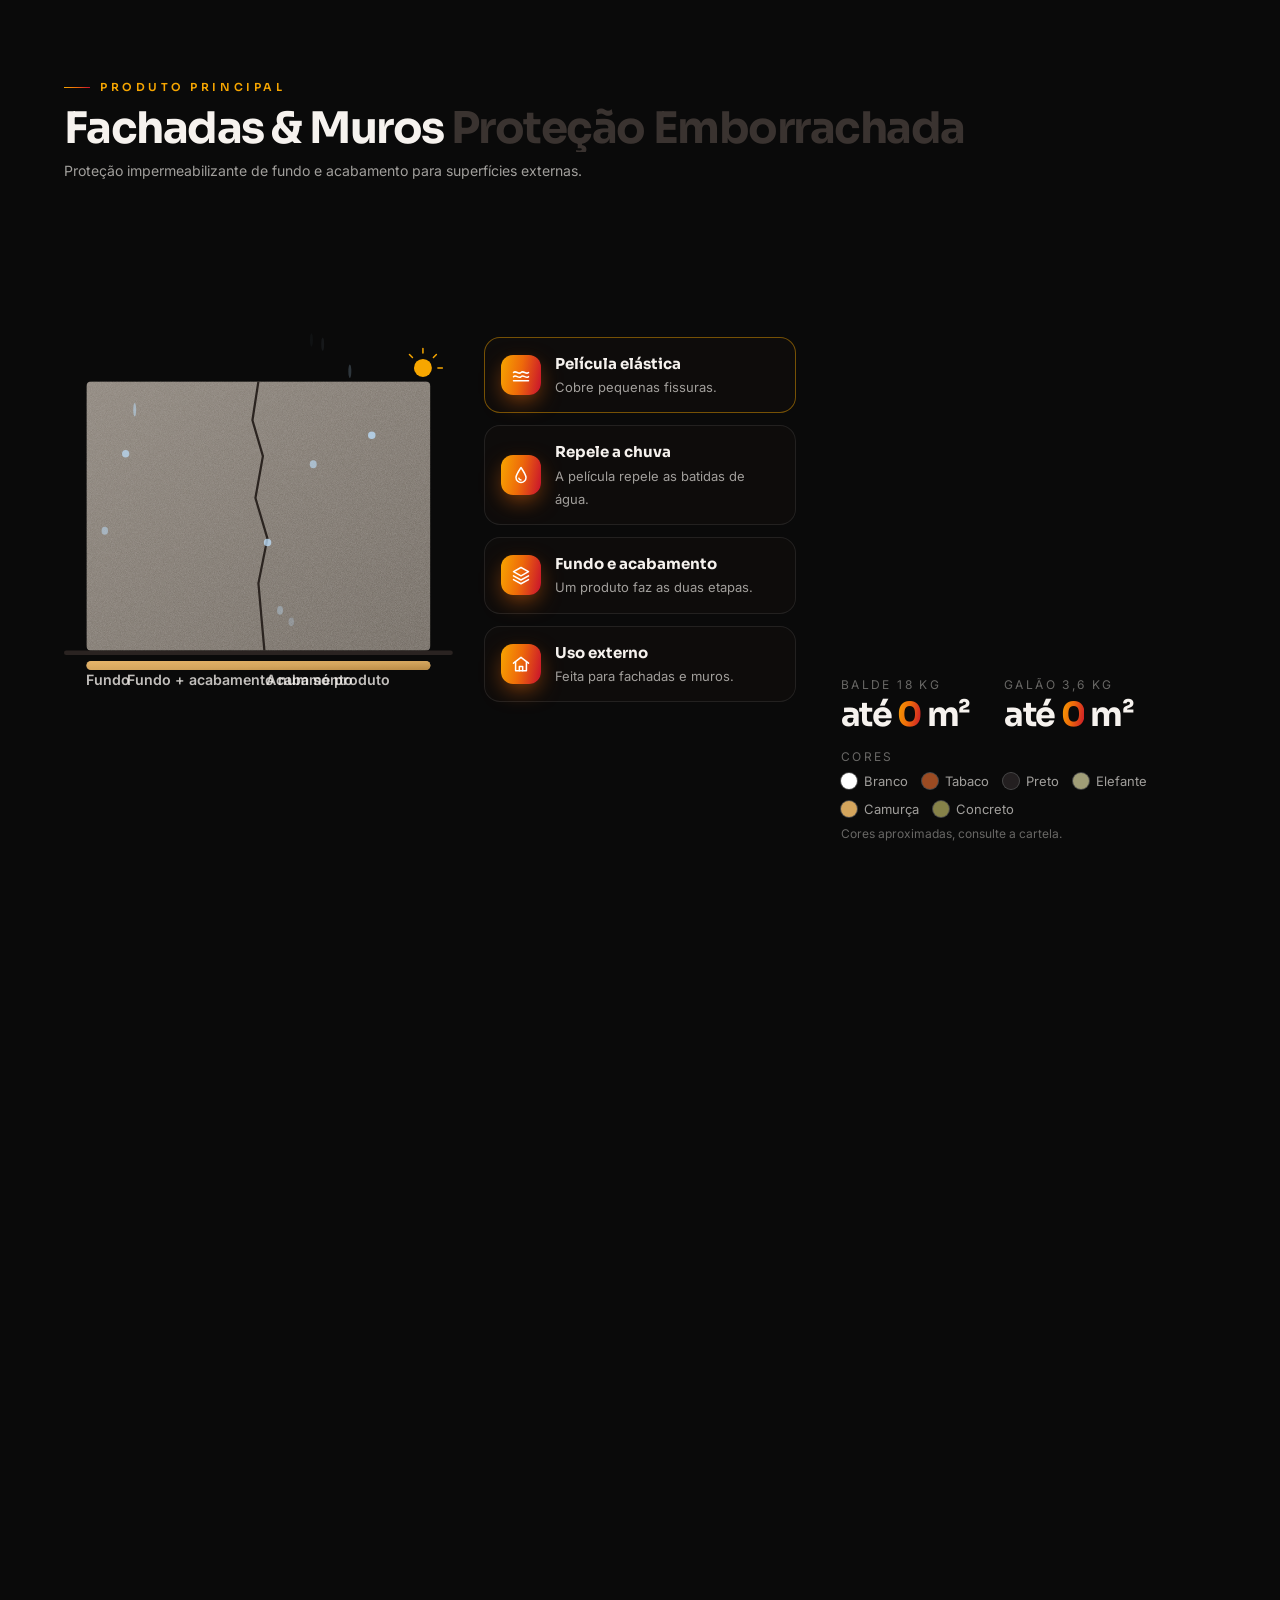
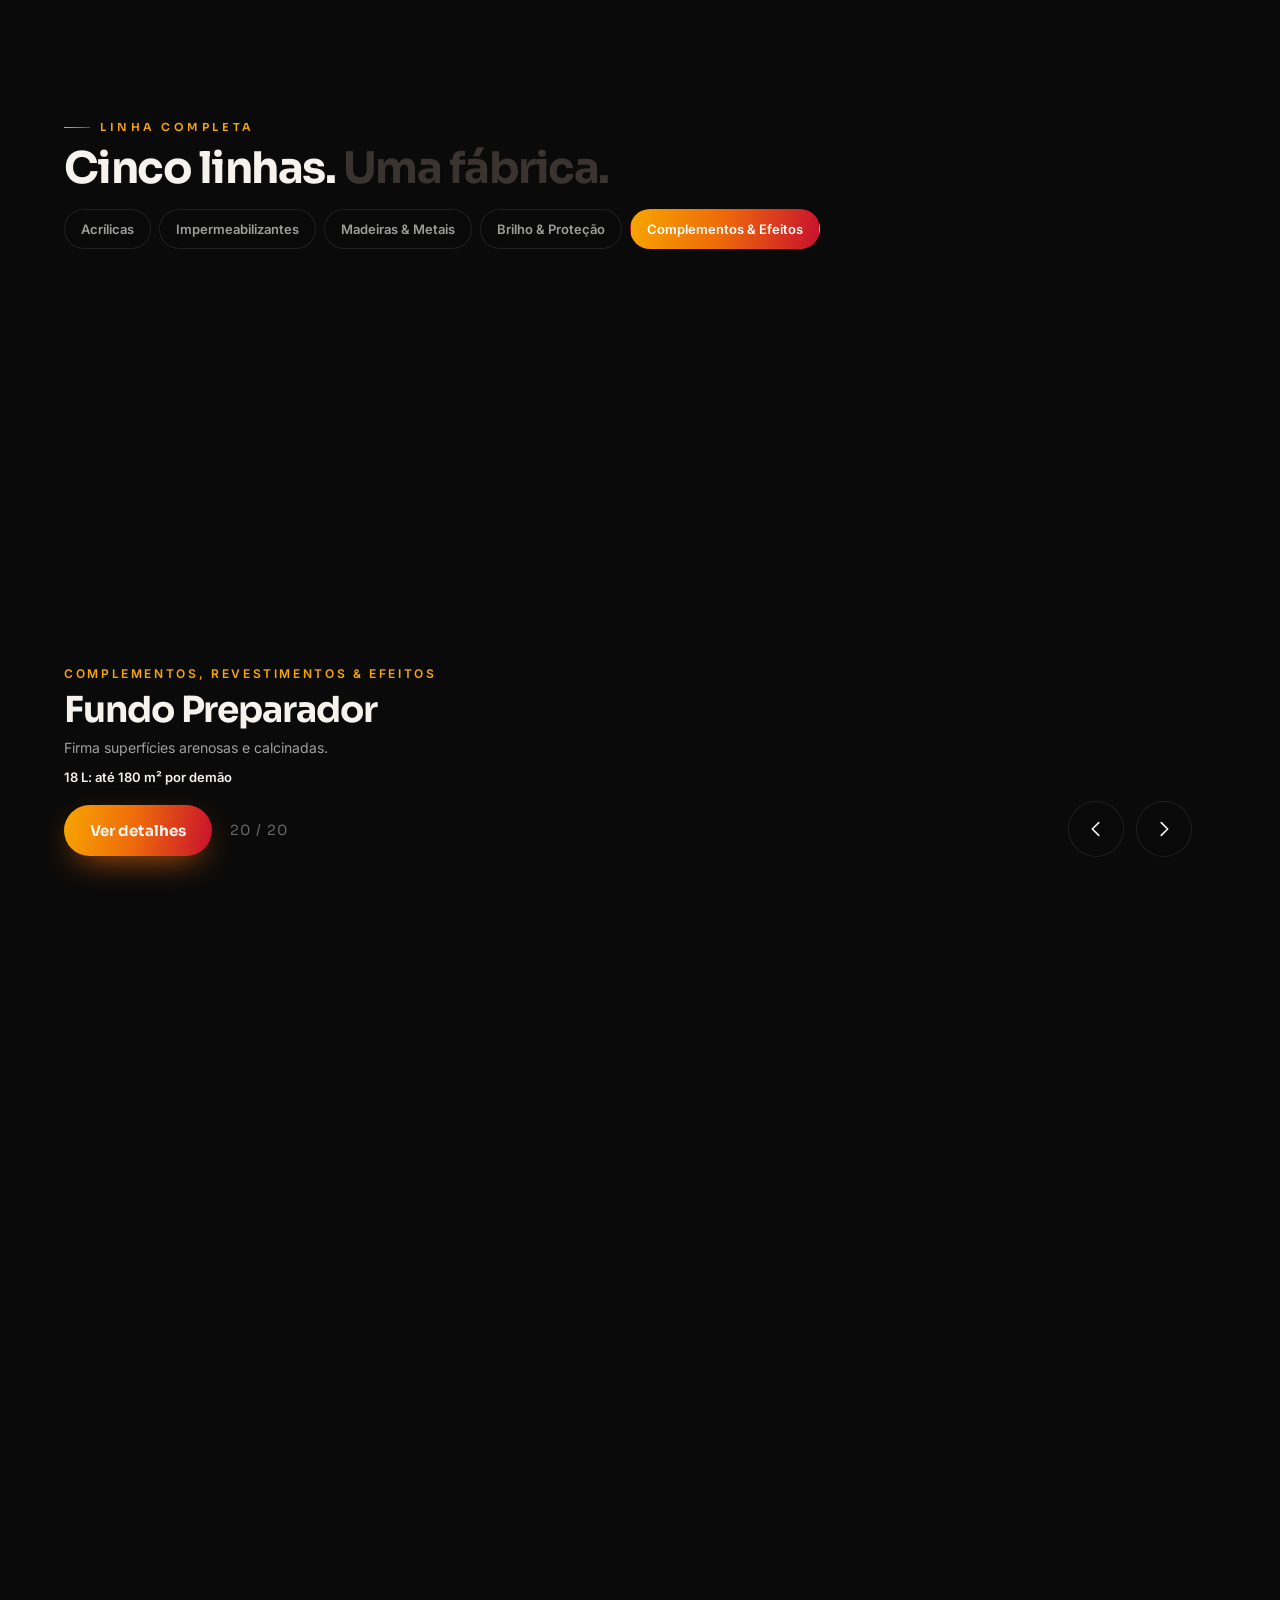
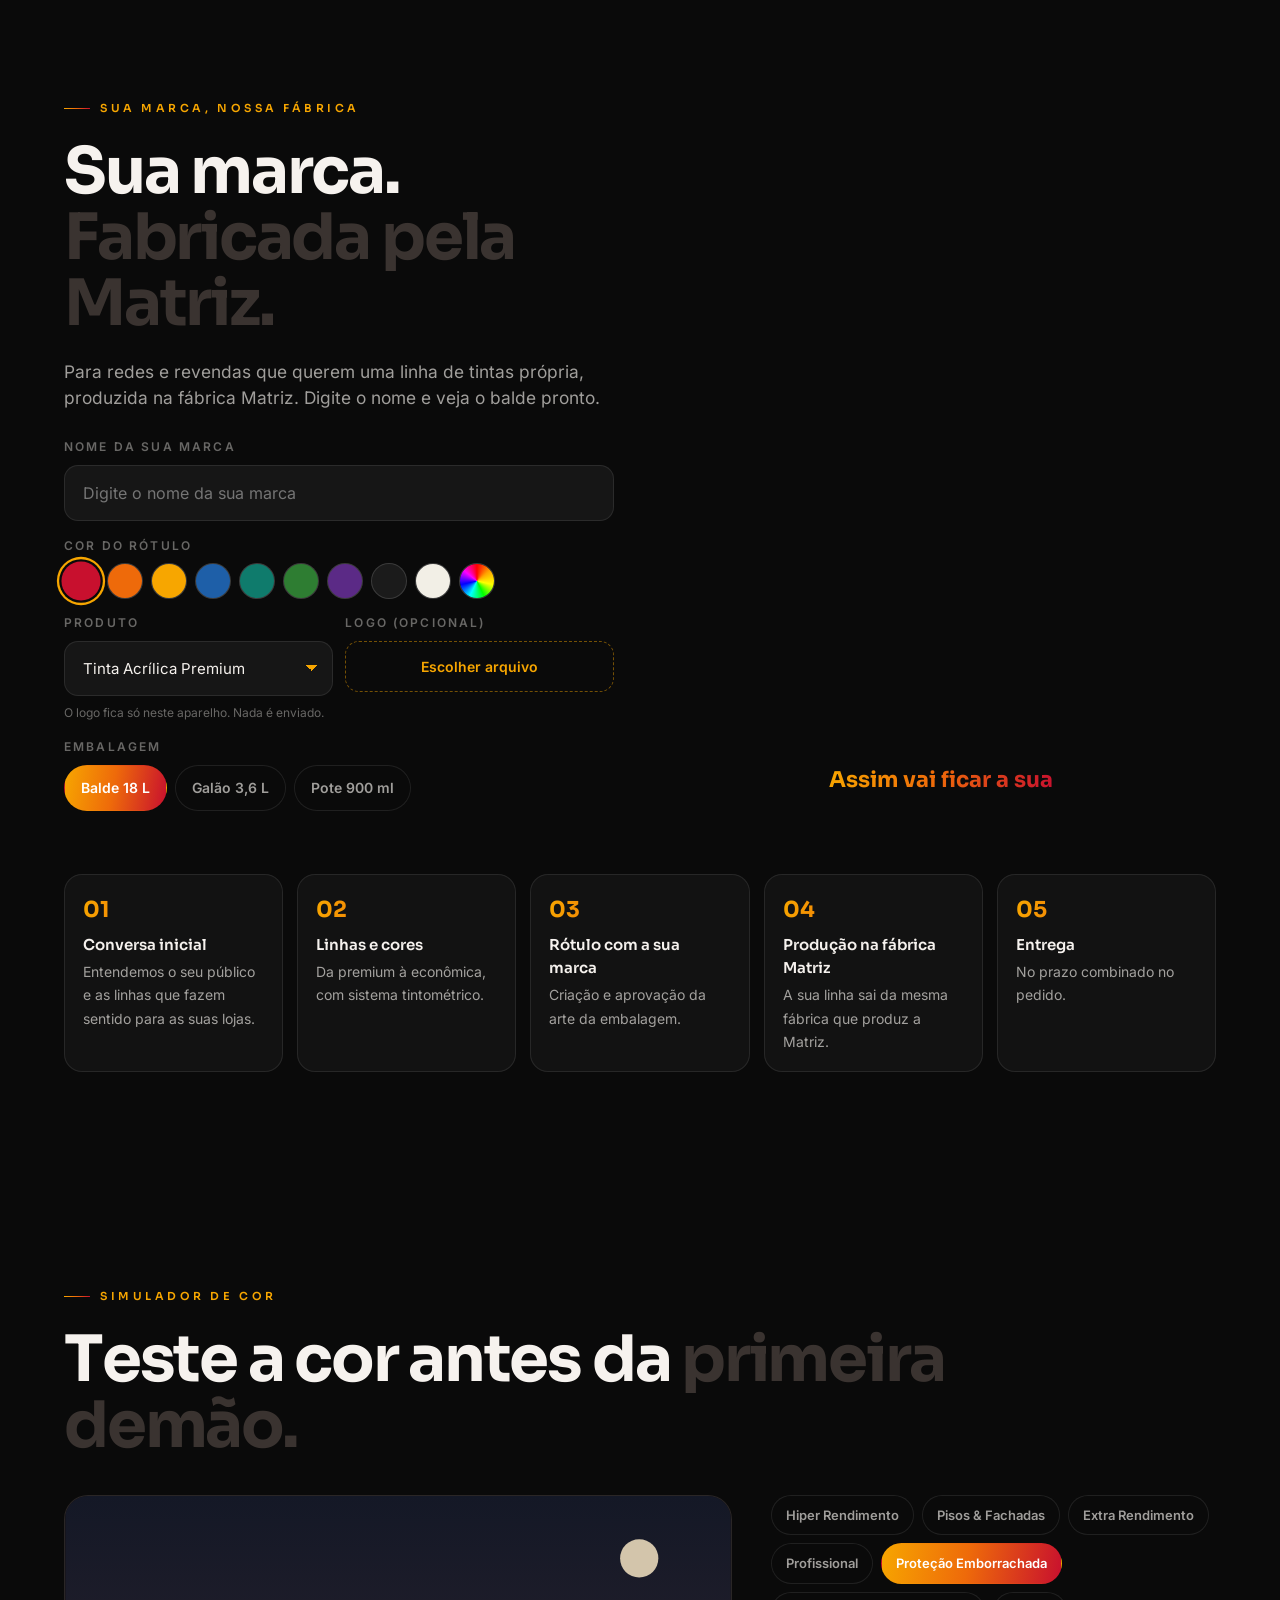
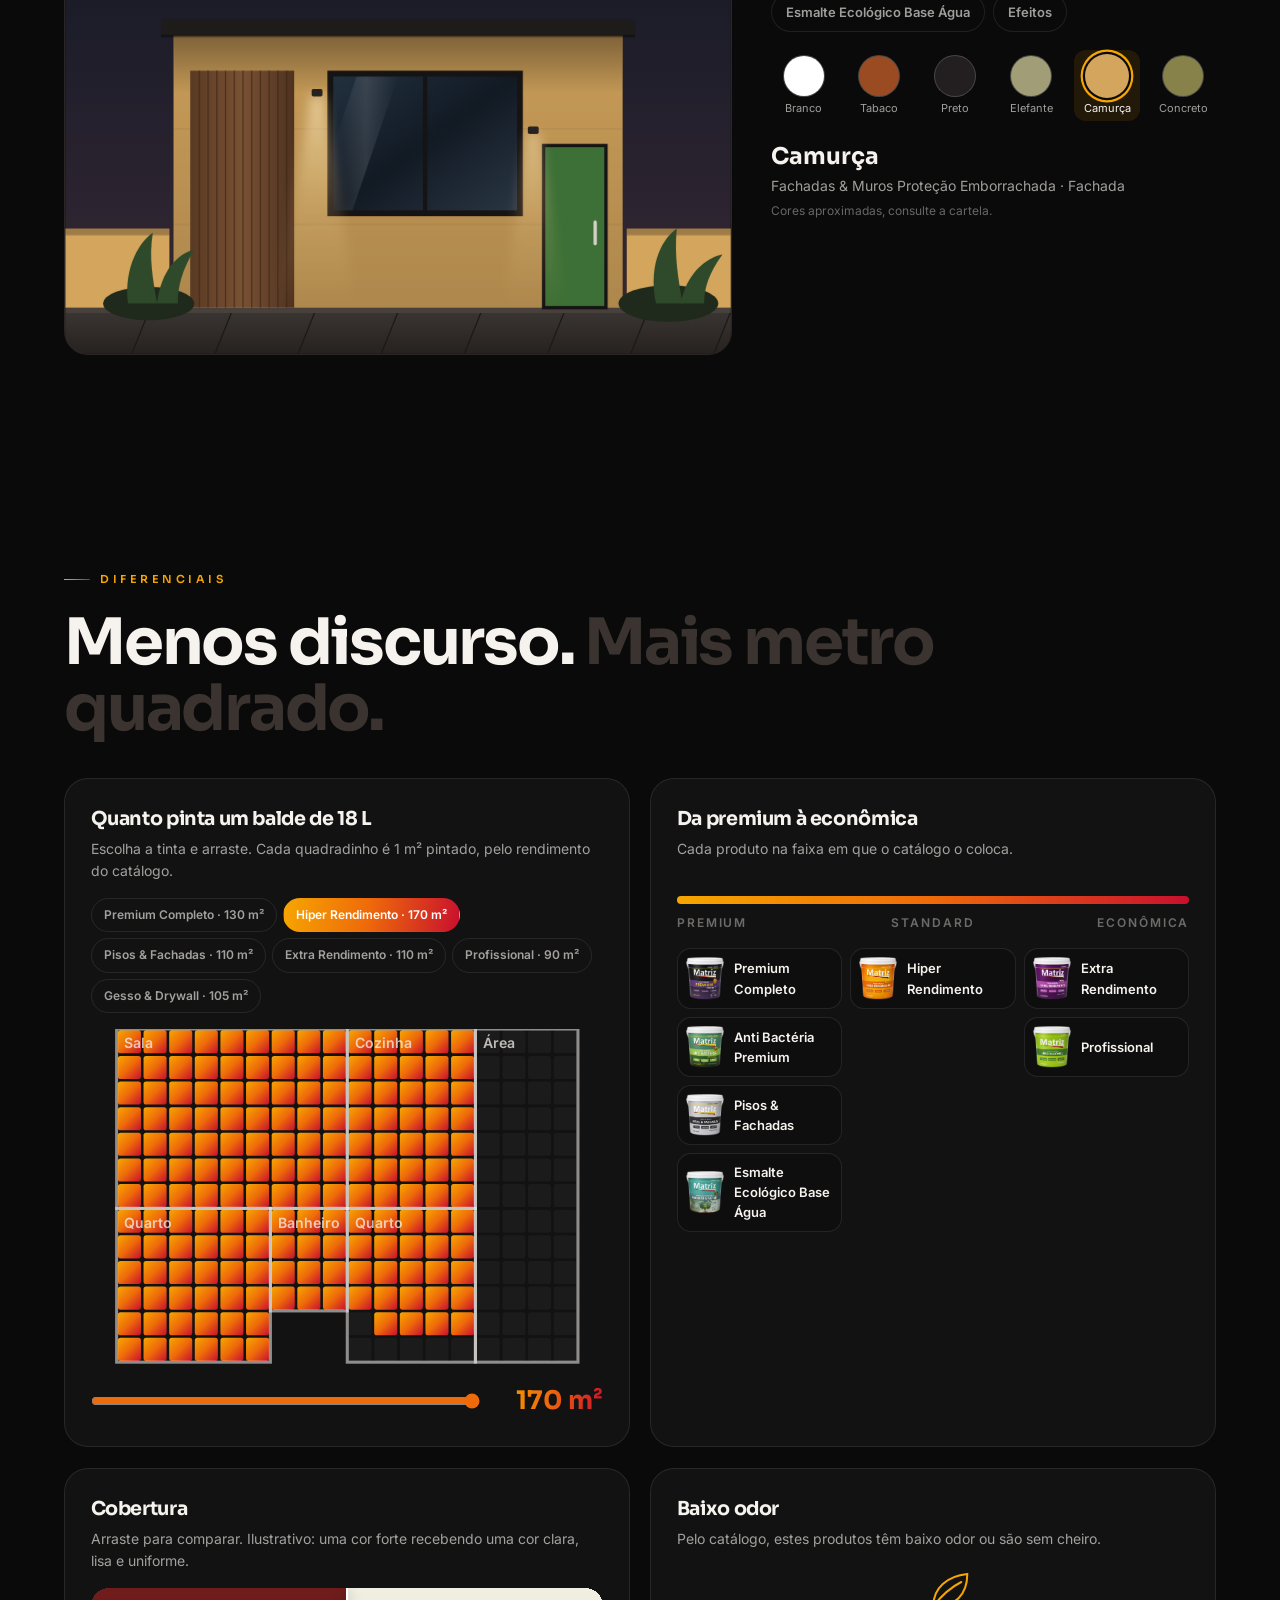
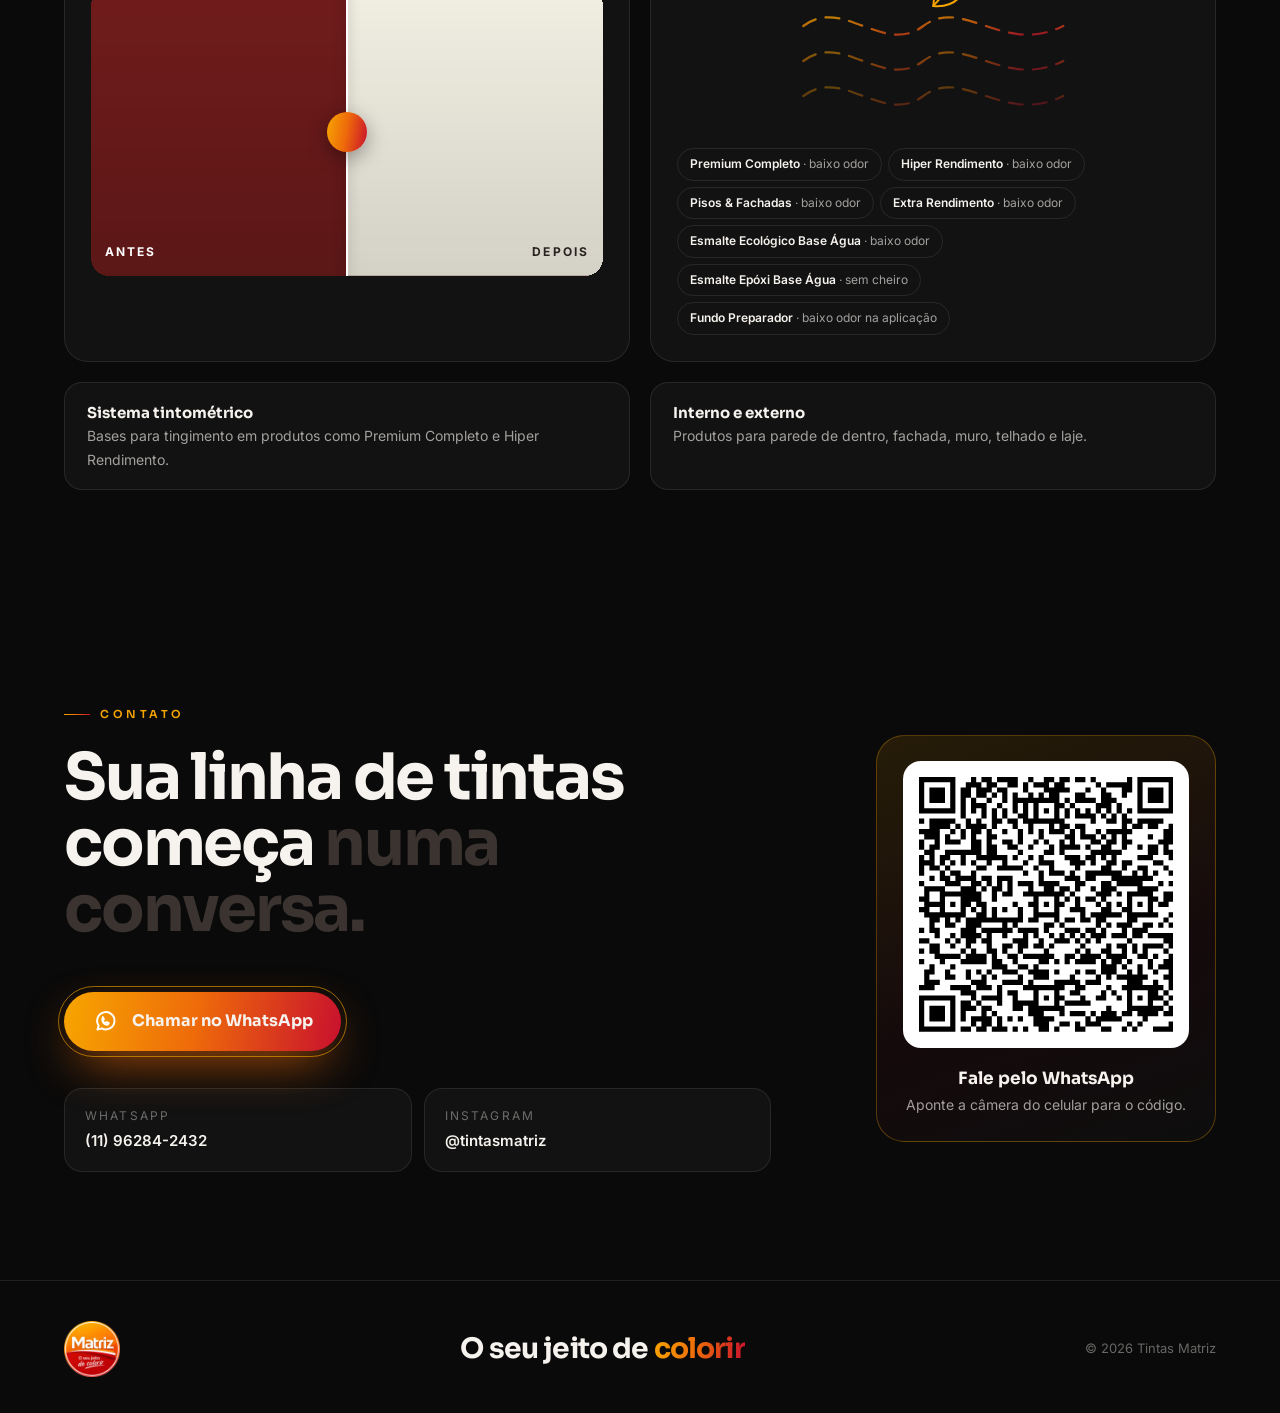
==== commit 027328b8: "Site Matriz: 3D real, tinta líquida, prateleira, Sua marca ao vivo, simulador de cor e modo vitrine " ====
--- a/site/index.html
+++ b/site/index.html
@@ -4,176 +4,294 @@
 <meta charset="utf-8">
 <meta name="viewport" content="width=device-width, initial-scale=1, viewport-fit=cover">
 <title>Tintas Matriz · O seu jeito de colorir</title>
-<meta name="description" content="Tintas Matriz: fábrica de tintas com linhas da premium à econômica, uso interno e externo, sistema tintométrico e fabricação com a sua marca.">
+<meta name="description" content="Tintas Matriz: fábrica de tintas, impermeabilizantes, esmaltes e complementos. Da linha premium à econômica, e também com a marca de quem revende.">
 <meta name="theme-color" content="#0A0A0A">
 <meta property="og:title" content="Tintas Matriz · O seu jeito de colorir">
-<meta property="og:description" content="Fábrica de tintas: da premium à econômica, e também com a sua marca.">
+<meta property="og:description" content="Fábrica de tintas. Da premium à econômica, e também com a sua marca.">
 <meta property="og:image" content="img/og-matriz.jpg">
 <meta property="og:type" content="website">
 <link rel="icon" type="image/png" href="img/favicon.png">
 <link rel="apple-touch-icon" href="img/apple-touch-icon.png">
 <link rel="preload" href="fonts/sora-latin-wght-normal.woff2" as="font" type="font/woff2" crossorigin>
 <link rel="preload" href="fonts/inter-latin-wght-normal.woff2" as="font" type="font/woff2" crossorigin>
-<link rel="preload" href="img/baldes/12-protecao-emborrachada.webp" as="image">
+<link rel="modulepreload" href="vendor/three.module.min.js">
 <link rel="stylesheet" href="css/style.css">
 </head>
 <body class="carregando">
 
-<!-- Tela de abertura -->
 <div id="loader" aria-hidden="true">
   <img src="img/logo-matriz.webp" alt="" class="loader-logo">
   <div class="loader-bar"><i></i></div>
 </div>
 
-<canvas id="particulas" aria-hidden="true"></canvas>
+<canvas id="gl" aria-hidden="true"></canvas>
 <div class="grao" aria-hidden="true"></div>
 <div class="cursor" aria-hidden="true"><i class="cursor-anel"></i><i class="cursor-ponto"></i></div>
 <div class="progresso" aria-hidden="true"><i></i></div>
+<svg class="cortina" aria-hidden="true"><defs><linearGradient id="gradCortina" x1="0" y1="0" x2="1" y2="1"><stop offset="0" stop-color="#F7A600"/><stop offset=".5" stop-color="#EE6A0A"/><stop offset="1" stop-color="#C8102E"/></linearGradient><linearGradient id="brilhoCortina" x1="0" y1="0" x2="1" y2="0"><stop offset="0" stop-color="#fff" stop-opacity="0"/><stop offset=".45" stop-color="#fff" stop-opacity=".18"/><stop offset=".55" stop-color="#fff" stop-opacity="0"/></linearGradient></defs><path class="cortina-tinta" fill="url(#gradCortina)"/><path class="cortina-brilho" fill="url(#brilhoCortina)"/></svg>
 
 <header class="nav">
   <a href="#inicio" class="nav-logo" aria-label="Tintas Matriz, início"><img src="img/logo-matriz.webp" alt="Tintas Matriz"></a>
   <nav class="nav-links" aria-label="Seções">
     <a href="#fabrica">A fábrica</a>
-    <a href="#destaque">Destaque</a>
-    <a href="#linha">Produtos</a>
+    <a href="#emborrachada">Emborrachada</a>
+    <a href="#produtos">Produtos</a>
     <a href="#sua-marca">Sua marca</a>
+    <a href="#cores">Cores</a>
     <a href="#diferenciais">Diferenciais</a>
     <a href="#contato">Contato</a>
   </nav>
   <div class="nav-acoes">
+    <button class="btn-icone" id="btn-som" type="button" aria-pressed="false" aria-label="Ligar som" title="Som">
+      <svg class="som-off" viewBox="0 0 24 24"><path d="M4 9v6h4l5 4V5L8 9H4Z"/><path d="m17 9 4 6M21 9l-4 6"/></svg>
+      <svg class="som-on" viewBox="0 0 24 24"><path d="M4 9v6h4l5 4V5L8 9H4Z"/><path d="M16.5 8.5a5 5 0 0 1 0 7M19 6a8.5 8.5 0 0 1 0 12"/></svg>
+    </button>
     <button class="btn-icone" id="tela-cheia" type="button" aria-label="Tela cheia" title="Tela cheia (F)">
       <svg viewBox="0 0 24 24"><path d="M4 9V4h5M20 9V4h-5M4 15v5h5M20 15v5h-5"/></svg>
     </button>
-    <a href="#contato" class="btn-nav">Fale conosco</a>
+    <a href="#contato" class="btn-nav magnetico">Fale conosco</a>
   </div>
 </header>
 
 <nav class="pontos" aria-label="Navegação por seção"></nav>
+<div class="vitrine-aviso" aria-live="polite"><span>Modo vitrine</span> Toque em qualquer lugar para explorar</div>
 
 <main>
 
-<!-- 1. HERO -->
+<!-- 1. TOPO: tinta líquida + balde 3D -->
 <section id="inicio" class="hero" data-secao="Início">
-  <div class="hero-luz" aria-hidden="true"></div>
-  <p class="sobretitulo hero-sobre">Fábrica de tintas · Tintas Matriz</p>
-  <h1 class="hero-titulo"><span class="hl">O seu jeito</span> <span class="hl">de <em class="grad">colorir</em></span></h1>
-  <div class="palco hero-palco" data-palco="12" data-src="img/baldes/12-protecao-emborrachada.webp" data-alt="Balde Matriz Fachadas &amp; Muros Proteção Emborrachada" data-poeira data-brilho data-tilt="9" data-gira="9"></div>
-  <p class="hero-legenda"><span>Fachadas &amp; Muros</span> Proteção Emborrachada</p>
-  <a href="#fabrica" class="rolar" aria-label="Role para descobrir"><span class="rolar-mouse"><i></i></span><span>Role para descobrir</span></a>
+  <div class="hero-fallback" aria-hidden="true"></div>
+  <p class="sobretitulo hero-sobre">Fábrica de tintas</p>
+  <h1 class="hero-titulo" data-pinta><span>O seu jeito</span> <span>de <em class="grad">colorir</em></span></h1>
+  <div class="palco3d hero-palco" id="hero-palco" data-produto="protecao-emborrachada" data-tamanho="18L">
+    <div class="palco palco2d" data-palco="12" data-src="img/baldes/12-protecao-emborrachada" data-alt="Balde Matriz Fachadas &amp; Muros Proteção Emborrachada" data-brilho data-tilt="8"></div>
+  </div>
+  <div class="hero-rodape">
+    <p class="hero-dica"><span class="so-gl">Passe o dedo na tinta · arraste o balde para girar</span></p>
+    <button class="btn-fantasma btn-giro" id="btn-giro" type="button" hidden><svg viewBox="0 0 24 24"><path d="M12 3a9 9 0 1 0 9 9"/><path d="M21 3v6h-6"/></svg>Ativar movimento</button>
+    <a href="#fabrica" class="rolar" aria-label="Role para descobrir"><span class="rolar-mouse"><i></i></span><span>Role para descobrir</span></a>
+  </div>
 </section>
 
 <!-- 2. A FÁBRICA -->
 <section id="fabrica" class="secao fabrica" data-secao="A fábrica">
   <div class="cont">
     <p class="sobretitulo" data-revela>A fábrica</p>
-    <h2 class="frase" data-palavras>Tecnologia em cada lata. Qualidade em cada demão.</h2>
-    <p class="texto-grande" data-revela>A Matriz é uma fábrica de tintas com linhas da premium à econômica, para uso interno e externo. Vende para depósitos e casas de tinta e também fabrica com a marca do cliente.</p>
+    <h2 class="frase" data-pinta>A gente fabrica a tinta. <em class="grad">Você escolhe o rótulo.</em></h2>
+    <p class="texto-grande" data-revela>A Matriz produz tintas, impermeabilizantes, esmaltes e complementos, da linha premium à econômica, para parede de dentro e de fora. Vende para depósitos e casas de tinta e fabrica com a marca de quem revende.</p>
     <div class="contadores" id="contadores"></div>
     <ul class="fatos" data-revela-grupo>
       <li><b>5</b><span>linhas de produto</span></li>
+      <li><b>Interno e externo</b><span>da parede da sala à laje</span></li>
       <li><b>800 ml → 18 L</b><span>do pote ao balde</span></li>
-      <li><b>Tintométrico</b><span>sistema de cores</span></li>
-      <li><b>Interno e externo</b><span>soluções para toda a obra</span></li>
+      <li><b>Tintométrico</b><span>bases para sistema de cores</span></li>
     </ul>
   </div>
-</section>
-
-<!-- 3. PRODUTO PRINCIPAL -->
-<section id="destaque" class="secao destaque" data-secao="Destaque">
-  <div class="destaque-pin">
-    <div class="destaque-titulo">
+  <div class="pincelada" aria-hidden="true"><svg viewBox="0 0 1200 80" preserveAspectRatio="none"><path d="M10 52 C 220 18, 420 70, 640 38 S 1010 22, 1190 44"/></svg></div>
+</section>
+
+<!-- 3. EMBORRACHADA: demonstração técnica -->
+<section id="emborrachada" class="secao emb" data-secao="Emborrachada">
+  <div class="emb-pin">
+    <div class="emb-topo">
       <p class="sobretitulo">Produto principal</p>
-      <h2>Fachadas &amp; Muros<br><em class="grad">Proteção Emborrachada</em></h2>
-      <p class="destaque-sub">Proteção impermeabilizante fundo e acabamento para superfícies externas.</p>
-    </div>
-    <div class="destaque-centro">
-      <div class="palco destaque-palco" data-palco="12" data-src="img/baldes/12-protecao-emborrachada.webp" data-alt="Balde Proteção Emborrachada" data-brilho data-tilt="6"></div>
-      <div class="beneficio b1"><i class="ben-ico"><svg viewBox="0 0 24 24"><path d="M3 9c3-3 6 3 9 0s6 3 9 0"/><path d="M3 14c3-3 6 3 9 0s6 3 9 0"/><path d="M3 19h18"/></svg></i><b>Película elástica</b><span>Cobre pequenas fissuras</span></div>
-      <div class="beneficio b2"><i class="ben-ico"><svg viewBox="0 0 24 24"><path d="M12 3C8 9 6 12 6 15a6 6 0 0 0 12 0c0-3-2-6-6-12Z"/><path d="M9.5 16a2.6 2.6 0 0 0 2.5 2"/></svg></i><b>Repele a água</b><span>Das batidas de chuva</span></div>
-      <div class="beneficio b3"><i class="ben-ico"><svg viewBox="0 0 24 24"><path d="M12 3 3 8l9 5 9-5-9-5Z"/><path d="m3 13 9 5 9-5"/><path d="m3 17.5 9 5 9-5"/></svg></i><b>Fundo e acabamento</b><span>Em um só produto</span></div>
-      <div class="beneficio b4"><i class="ben-ico"><svg viewBox="0 0 24 24"><path d="M3 11 12 4l9 7"/><path d="M5.5 9.5V20h13V9.5"/><path d="M10 20v-5h4v5"/></svg></i><b>Uso externo</b><span>Fachadas e muros</span></div>
-    </div>
-    <div class="destaque-dados">
-      <div class="rend"><small>Balde 18 kg</small><b>até <span data-conta="90">90</span> m²</b></div>
-      <div class="rend"><small>Galão 3,6 kg</small><b>até <span data-conta="18">18</span> m²</b></div>
-      <div class="cores-linha"><small>Cores</small>
-        <ul>
-          <li style="--c:#FFFFFF"><i></i>Branco</li><li style="--c:#9B4B22"><i></i>Tabaco</li><li style="--c:#231F20"><i></i>Preto</li>
-          <li style="--c:#A09D77"><i></i>Elefante</li><li style="--c:#D4A55D"><i></i>Camurça</li><li style="--c:#868249"><i></i>Concreto</li>
-        </ul>
-      </div>
-    </div>
-  </div>
-</section>
-
-<!-- 4. LINHA COMPLETA -->
-<section id="linha" class="secao linha" data-secao="Produtos">
+      <h2 class="titulo-secao emb-titulo" data-pinta>Fachadas &amp; Muros <em class="grad">Proteção Emborrachada</em></h2>
+      <p class="emb-sub">Proteção impermeabilizante de fundo e acabamento para superfícies externas.</p>
+    </div>
+    <div class="emb-demo">
+      <svg class="parede-tec" viewBox="40 -10 520 470" role="img" aria-label="Demonstração: parede com pequena fissura recebendo a película emborrachada, que repele a chuva">
+        <defs>
+          <filter id="reboco" x="0" y="0" width="100%" height="100%"><feTurbulence type="fractalNoise" baseFrequency=".9" numOctaves="2" seed="4"/><feColorMatrix values="0 0 0 0 .55  0 0 0 0 .52  0 0 0 0 .49  0 0 0 .55 0"/><feComposite in2="SourceGraphic" operator="in"/></filter>
+          <linearGradient id="gParede" x1="0" y1="0" x2="1" y2="1"><stop offset="0" stop-color="#8d857c"/><stop offset="1" stop-color="#6f6860"/></linearGradient>
+          <linearGradient id="gFilme" x1="0" y1="0" x2="1" y2="1"><stop offset="0" stop-color="#E7B56A"/><stop offset=".55" stop-color="#D4A55D"/><stop offset="1" stop-color="#B98A45"/></linearGradient>
+          <linearGradient id="gBrilhoFilme" x1="0" y1="0" x2="1" y2="0"><stop offset="0" stop-color="#fff" stop-opacity="0"/><stop offset=".5" stop-color="#fff" stop-opacity=".35"/><stop offset="1" stop-color="#fff" stop-opacity="0"/></linearGradient>
+          <clipPath id="clipFilme"><rect class="filme-clip" x="70" y="40" width="460" height="0"/></clipPath>
+          <clipPath id="clipParede"><rect x="70" y="40" width="460" height="360" rx="6"/></clipPath>
+        </defs>
+        <g class="tec-chao"><rect x="40" y="400" width="520" height="6" rx="3" fill="#2a2321"/></g>
+        <g clip-path="url(#clipParede)">
+          <rect x="70" y="40" width="460" height="360" fill="url(#gParede)"/>
+          <rect x="70" y="40" width="460" height="360" filter="url(#reboco)" opacity=".7"/>
+          <path class="fissura" d="M300 40 L292 92 L306 140 L296 196 L312 250 L300 310 L308 400" fill="none" stroke="#2b2420" stroke-width="3" stroke-linecap="round"/>
+          <g clip-path="url(#clipFilme)">
+            <rect x="70" y="40" width="460" height="360" fill="url(#gFilme)"/>
+            <path d="M300 40 L292 92 L306 140 L296 196 L312 250 L300 310 L308 400" fill="none" stroke="#c99a52" stroke-width="7" stroke-linecap="round" opacity=".55"/>
+            <rect class="filme-brilho" x="-200" y="40" width="180" height="360" fill="url(#gBrilhoFilme)"/>
+          </g>
+          <line class="filme-borda" x1="70" y1="40" x2="530" y2="40" stroke="#fff" stroke-width="2" opacity="0"/>
+        </g>
+        <g class="gotas"></g>
+        <g class="camadas" opacity="0">
+          <rect x="70" y="414" width="220" height="12" rx="6" fill="#5a524b"/><text x="70" y="446" class="tec-txt">Fundo</text>
+          <rect x="310" y="414" width="220" height="12" rx="6" fill="#8f7a5c"/><text x="310" y="446" class="tec-txt">Acabamento</text>
+          <rect class="camada-unica" x="70" y="414" width="460" height="12" rx="6" fill="url(#gFilme)" opacity="0"/>
+        </g>
+        <g class="tempo" opacity="0">
+          <circle cx="520" cy="22" r="12" fill="#F7A600"/><g stroke="#F7A600" stroke-width="2" stroke-linecap="round"><path d="M520 2v-6M540 22h6M534 8l4-4M506 8l-4-4"/></g>
+        </g>
+      </svg>
+      <ol class="emb-passos">
+        <li class="ep"><i class="ben-ico"><svg viewBox="0 0 24 24"><path d="M3 9c3-3 6 3 9 0s6 3 9 0"/><path d="M3 14c3-3 6 3 9 0s6 3 9 0"/><path d="M3 19h18"/></svg></i><div><b>Película elástica</b><span>Cobre pequenas fissuras.</span></div></li>
+        <li class="ep"><i class="ben-ico"><svg viewBox="0 0 24 24"><path d="M12 3C8 9 6 12 6 15a6 6 0 0 0 12 0c0-3-2-6-6-12Z"/><path d="M9.5 16a2.6 2.6 0 0 0 2.5 2"/></svg></i><div><b>Repele a chuva</b><span>A película repele as batidas de água.</span></div></li>
+        <li class="ep"><i class="ben-ico"><svg viewBox="0 0 24 24"><path d="M12 3 3 8l9 5 9-5-9-5Z"/><path d="m3 13 9 5 9-5"/><path d="m3 17.5 9 5 9-5"/></svg></i><div><b>Fundo e acabamento</b><span>Um produto faz as duas etapas.</span></div></li>
+        <li class="ep"><i class="ben-ico"><svg viewBox="0 0 24 24"><path d="M3 11 12 4l9 7"/><path d="M5.5 9.5V20h13V9.5"/><path d="M10 20v-5h4v5"/></svg></i><div><b>Uso externo</b><span>Feita para fachadas e muros.</span></div></li>
+      </ol>
+    </div>
+    <div class="emb-lado">
+      <div class="palco3d emb-palco" id="emb-palco" data-produto="protecao-emborrachada" data-tamanho="18L">
+        <div class="palco palco2d" data-palco="12" data-src="img/baldes/12-protecao-emborrachada" data-alt="Balde Proteção Emborrachada" data-tilt="6"></div>
+      </div>
+      <div class="emb-dados">
+        <div class="rend"><small>Balde 18 kg</small><b>até <span data-conta="90">90</span> m²</b></div>
+        <div class="rend"><small>Galão 3,6 kg</small><b>até <span data-conta="18">18</span> m²</b></div>
+        <div class="cores-linha"><small>Cores</small><ul id="emb-cores"></ul><p class="nota-cores"></p></div>
+      </div>
+    </div>
+  </div>
+</section>
+
+<!-- 4. PRATELEIRA 3D -->
+<section id="produtos" class="secao prateleira" data-secao="Produtos">
+  <div class="prat-pin">
+    <div class="prat-gl" id="prat-gl"></div>
+    <div class="prat-topo">
+      <p class="sobretitulo">Linha completa</p>
+      <h2 class="titulo-secao prat-titulo" data-pinta>Cinco linhas. <em class="grad">Uma fábrica.</em></h2>
+      <div class="prat-linhas" role="tablist" aria-label="Linhas de produto"></div>
+    </div>
+    <div class="prat-info" aria-live="polite">
+      <p class="prat-linha"></p>
+      <h3 class="prat-nome"></h3>
+      <p class="prat-curta"></p>
+      <p class="prat-rend"></p>
+      <div class="prat-acoes">
+        <button class="btn-tinta magnetico" id="prat-detalhe" type="button">Ver detalhes</button>
+        <span class="prat-contador"></span>
+      </div>
+    </div>
+    <div class="prat-setas">
+      <button class="btn-icone grande" id="prat-ant" type="button" aria-label="Produto anterior"><svg viewBox="0 0 24 24"><path d="m15 5-7 7 7 7"/></svg></button>
+      <button class="btn-icone grande" id="prat-prox" type="button" aria-label="Próximo produto"><svg viewBox="0 0 24 24"><path d="m9 5 7 7-7 7"/></svg></button>
+    </div>
+    <div class="prat-fallback" id="prat-fallback" hidden></div>
+  </div>
+</section>
+
+<!-- 5. SUA MARCA AO VIVO -->
+<section id="sua-marca" class="secao marca" data-secao="Sua marca">
+  <div class="cont marca-grade">
+    <div class="marca-texto">
+      <p class="sobretitulo" data-revela>Sua marca, nossa fábrica</p>
+      <h2 class="titulo-secao" data-pinta>Sua marca. <em class="grad">Fabricada pela Matriz.</em></h2>
+      <p class="texto-grande" data-revela>Para redes e revendas que querem uma linha de tintas própria, produzida na fábrica Matriz. Digite o nome e veja o balde pronto.</p>
+      <form class="criador" id="criador" autocomplete="off">
+        <label class="campo"><span>Nome da sua marca</span><input id="marca-nome" type="text" maxlength="28" placeholder="Digite o nome da sua marca"></label>
+        <div class="campo"><span>Cor do rótulo</span><div class="paleta-marca" id="marca-cores"></div></div>
+        <div class="campo duplo">
+          <label><span>Produto</span><select id="marca-produto"></select></label>
+          <label class="logo-up"><span>Logo (opcional)</span><input id="marca-logo" type="file" accept="image/png,image/svg+xml,image/jpeg,image/webp"><b>Escolher arquivo</b></label>
+        </div>
+        <p class="logo-nota">O logo fica só neste aparelho. Nada é enviado.</p>
+        <div class="campo"><span>Embalagem</span><div class="tamanhos" id="marca-tamanhos" role="radiogroup" aria-label="Embalagem">
+          <button type="button" role="radio" aria-checked="true" data-tam="18L">Balde 18 L</button>
+          <button type="button" role="radio" aria-checked="false" data-tam="3.6L">Galão 3,6 L</button>
+          <button type="button" role="radio" aria-checked="false" data-tam="0.9L">Pote 900 ml</button>
+        </div></div>
+      </form>
+    </div>
+    <div class="marca-visual">
+      <div class="palco3d marca-palco" id="marca-palco" data-tamanho="18L">
+        <canvas class="marca-plano" id="marca-plano" width="520" height="580" aria-label="Balde com a sua marca"></canvas>
+      </div>
+      <p class="marca-rotulo"><span id="marca-legenda">Assim vai ficar a sua</span></p>
+    </div>
+  </div>
   <div class="cont">
-    <p class="sobretitulo" data-revela>Linha completa</p>
-    <h2 class="titulo-secao" data-revela>Cinco linhas.<br><em class="grad">Uma fábrica.</em></h2>
-    <div class="abas" role="tablist" aria-label="Linhas de produto" data-revela></div>
-    <p class="linha-resumo" aria-live="polite"></p>
-    <div class="grade" id="grade"></div>
-    <p class="dica">Toque ou clique em um produto para ver os detalhes.</p>
-  </div>
-</section>
-
-<!-- 5. SUA MARCA -->
-<section id="sua-marca" class="secao marca" data-secao="Sua marca">
-  <div class="marca-pin">
-    <div class="marca-texto">
-      <p class="sobretitulo">Sua marca, nossa fábrica</p>
-      <h2 class="titulo-secao">Sua marca.<br><em class="grad">Fabricada pela Matriz.</em></h2>
-      <p class="texto-grande">Para redes e revendas que querem uma linha de tintas com a própria marca, com a fábrica Matriz por trás de cada lata.</p>
-      <ol class="passos">
-        <li><b>01</b><div><strong>Conversa inicial</strong><span>Entendemos o seu público e as linhas que fazem sentido para as suas lojas.</span></div></li>
-        <li><b>02</b><div><strong>Escolha das linhas e cores</strong><span>Da premium à econômica, com sistema tintométrico.</span></div></li>
-        <li><b>03</b><div><strong>Rótulo com a sua marca</strong><span>Criação e aprovação da arte da embalagem.</span></div></li>
-        <li><b>04</b><div><strong>Produção na fábrica Matriz</strong><span>Fabricação com o padrão de qualidade da marca Matriz.</span></div></li>
-        <li><b>05</b><div><strong>Entrega</strong><span>Prazo: <mark>[A DEFINIR]</mark></span></div></li>
-      </ol>
-      <ul class="chips"><li>Pedido mínimo: <mark>[A DEFINIR]</mark></li><li>Prazo de produção: <mark>[A DEFINIR]</mark></li></ul>
-    </div>
-    <div class="marca-visual">
-      <p class="marca-rotulo"><span class="r1">Sua marca aqui</span><span class="r2">Assim vai ficar a sua</span></p>
-      <div class="palco marca-palco" data-palco="12" data-src="img/baldes/12-protecao-emborrachada.webp" data-alt="Balde com rótulo Matriz" data-transforma data-tilt="7"></div>
-      <button class="btn-fantasma" id="replay" type="button"><svg viewBox="0 0 24 24"><path d="M4 12a8 8 0 1 0 2.4-5.7"/><path d="M4 4v4h4"/></svg>Ver a transformação</button>
-    </div>
-  </div>
-</section>
-
-<!-- 6. DIFERENCIAIS -->
+    <ol class="passos" data-revela-grupo>
+      <li><b>01</b><strong>Conversa inicial</strong><span>Entendemos o seu público e as linhas que fazem sentido para as suas lojas.</span></li>
+      <li><b>02</b><strong>Linhas e cores</strong><span>Da premium à econômica, com sistema tintométrico.</span></li>
+      <li><b>03</b><strong>Rótulo com a sua marca</strong><span>Criação e aprovação da arte da embalagem.</span></li>
+      <li><b>04</b><strong>Produção na fábrica Matriz</strong><span>A sua linha sai da mesma fábrica que produz a Matriz.</span></li>
+      <li><b>05</b><strong>Entrega</strong><span>No prazo combinado no pedido.</span></li>
+    </ol>
+    <ul class="chips" id="marca-condicoes"></ul>
+  </div>
+  <div class="pincelada" aria-hidden="true"><svg viewBox="0 0 1200 80" preserveAspectRatio="none"><path d="M1190 30 C 980 64, 760 14, 540 46 S 190 60, 10 34"/></svg></div>
+</section>
+
+<!-- 6. SIMULADOR DE COR -->
+<section id="cores" class="secao cores" data-secao="Cores">
+  <div class="cont">
+    <p class="sobretitulo" data-revela>Simulador de cor</p>
+    <h2 class="titulo-secao" data-pinta>Teste a cor antes da <em class="grad">primeira demão.</em></h2>
+    <div class="sim">
+      <div class="sim-cena" id="sim-cena"></div>
+      <div class="sim-painel">
+        <div class="sim-produtos" id="sim-produtos" role="tablist" aria-label="Produto"></div>
+        <div class="sim-ambientes" id="sim-ambientes" role="radiogroup" aria-label="Ambiente"></div>
+        <div class="sim-cartela" id="sim-cartela" role="radiogroup" aria-label="Cor"></div>
+        <p class="sim-escolha"><b id="sim-cor-nome"></b><span id="sim-prod-nome"></span></p>
+        <p class="nota-cores"></p>
+      </div>
+    </div>
+  </div>
+  <div class="pincelada" aria-hidden="true"><svg viewBox="0 0 1200 80" preserveAspectRatio="none"><path d="M10 52 C 220 18, 420 70, 640 38 S 1010 22, 1190 44"/></svg></div>
+</section>
+
+<!-- 7. DIFERENCIAIS DEMONSTRADOS -->
 <section id="diferenciais" class="secao diferenciais" data-secao="Diferenciais">
   <div class="cont">
     <p class="sobretitulo" data-revela>Diferenciais</p>
-    <h2 class="titulo-secao" data-revela>O que faz <em class="grad">a diferença</em> na parede.</h2>
-    <ul class="difs">
-      <li class="dif d-cobertura"><div class="dif-ico"><svg viewBox="0 0 48 48"><rect class="d" x="8" y="6" width="26" height="12" rx="3"/><path class="d" d="M34 12h6v10H24v6"/><rect class="d" x="21" y="28" width="6" height="14" rx="2"/><path class="d tinta" d="M6 40c6-4 10 4 16 0"/></svg></div><h3>Ótima cobertura</h3></li>
-      <li class="dif d-odor"><div class="dif-ico"><svg viewBox="0 0 48 48"><path class="d" d="M10 38c0-16 10-26 28-28 0 18-10 28-26 28Z"/><path class="d" d="M10 38c6-8 12-14 20-18"/><path class="d ar a1" d="M6 18c3-2 5 2 8 0"/><path class="d ar a2" d="M4 26c3-2 5 2 8 0"/></svg></div><h3>Baixo odor</h3></li>
-      <li class="dif d-rend"><div class="dif-ico"><svg viewBox="0 0 48 48"><rect class="d" x="8" y="8" width="32" height="32" rx="4"/><path class="d seta" d="M17 31 31 17M23 17h8v8M25 31h-8v-8"/></svg></div><h3>Alto rendimento em m²</h3></li>
-      <li class="dif d-tinto"><div class="dif-ico"><svg viewBox="0 0 48 48"><g class="roda"><circle class="d c1" cx="19" cy="19" r="10"/><circle class="d c2" cx="29" cy="19" r="10"/><circle class="d c3" cx="24" cy="28" r="10"/></g></svg></div><h3>Sistema tintométrico</h3></li>
-      <li class="dif d-int"><div class="dif-ico"><svg viewBox="0 0 48 48"><path class="d" d="M6 22 24 8l18 14"/><path class="d" d="M11 19v21h26V19"/><path class="d" d="M20 40V30h8v10"/><circle class="d sol" cx="38" cy="8" r="3"/></svg></div><h3>Uso interno e externo</h3></li>
+    <h2 class="titulo-secao" data-pinta>Menos discurso. <em class="grad">Mais metro quadrado.</em></h2>
+    <div class="demos">
+      <article class="demo demo-planta">
+        <header><h3>Quanto pinta um balde de 18 L</h3><p>Escolha a tinta e arraste. Cada quadradinho é 1 m² pintado, pelo rendimento do catálogo.</p></header>
+        <div class="planta-produtos" id="planta-produtos" role="radiogroup" aria-label="Produto"></div>
+        <div class="planta"><svg id="planta" viewBox="0 0 400 260" role="img" aria-label="Planta baixa sendo pintada"></svg></div>
+        <div class="planta-controle"><input type="range" id="planta-range" min="0" max="170" value="0" aria-label="Metros quadrados"><output id="planta-saida">0 m²</output></div>
+      </article>
+      <article class="demo demo-regua">
+        <header><h3>Da premium à econômica</h3><p>Cada produto na faixa em que o catálogo o coloca.</p></header>
+        <div class="regua" id="regua"></div>
+      </article>
+      <article class="demo demo-cobertura">
+        <header><h3>Cobertura</h3><p>Arraste para comparar. Ilustrativo: uma cor forte recebendo uma cor clara, lisa e uniforme.</p></header>
+        <div class="antes-depois" id="antes-depois">
+          <div class="ad-antes"><span>Antes</span></div>
+          <div class="ad-depois"><span>Depois</span></div>
+          <div class="ad-alca" role="slider" tabindex="0" aria-label="Comparar antes e depois" aria-valuemin="0" aria-valuemax="100" aria-valuenow="50"><i></i></div>
+        </div>
+      </article>
+      <article class="demo demo-odor">
+        <header><h3>Baixo odor</h3><p>Pelo catálogo, estes produtos têm baixo odor ou são sem cheiro.</p></header>
+        <div class="odor"><svg viewBox="0 0 300 160" aria-hidden="true"><g class="ar"><path d="M20 60c40-30 80 30 120 0s80 30 140 0"/><path d="M20 95c40-30 80 30 120 0s80 30 140 0"/><path d="M20 130c40-30 80 30 120 0s80 30 140 0"/></g><g class="folha"><path d="M150 40c0-18 14-30 34-32 0 20-12 34-34 32Z"/><path d="M150 40c8-10 16-18 28-24"/></g></svg></div>
+        <ul class="odor-lista" id="odor-lista"></ul>
+      </article>
+    </div>
+    <ul class="mini-difs" data-revela-grupo>
+      <li><b>Sistema tintométrico</b><span>Bases para tingimento em produtos como Premium Completo e Hiper Rendimento.</span></li>
+      <li><b>Interno e externo</b><span>Produtos para parede de dentro, fachada, muro, telhado e laje.</span></li>
     </ul>
   </div>
-</section>
-
-<!-- 7. CONTATO -->
+  <div class="pincelada" aria-hidden="true"><svg viewBox="0 0 1200 80" preserveAspectRatio="none"><path d="M1190 30 C 980 64, 760 14, 540 46 S 190 60, 10 34"/></svg></div>
+</section>
+
+<!-- 8. CONTATO -->
 <section id="contato" class="secao contato" data-secao="Contato">
   <div class="cont contato-grade">
     <div>
       <p class="sobretitulo" data-revela>Contato</p>
-      <h2 class="titulo-secao" data-revela>Vamos colorir<br><em class="grad">juntos?</em></h2>
-      <p class="texto-grande" data-revela>Fale com a Matriz e conheça a fábrica.</p>
-      <a class="btn-whats" id="btn-whats" href="#contato" target="_blank" rel="noopener" data-revela>
+      <h2 class="titulo-secao" data-pinta>Sua linha de tintas começa <em class="grad">numa conversa.</em></h2>
+      <a class="btn-whats magnetico" id="btn-whats" href="#contato" target="_blank" rel="noopener" data-revela>
         <svg viewBox="0 0 24 24"><path d="M5 19l1.2-3.6A8 8 0 1 1 9 17.9Z"/><path d="M9.5 9.5c0 3 2 5 5 5l1-1.5-2-1-1 1c-1 0-2.5-1.5-2.5-2.5l1-1-1-2Z"/></svg>
         Chamar no WhatsApp
       </a>
       <ul class="contatos" id="contatos" data-revela-grupo></ul>
     </div>
-    <div class="qr-card" data-revela>
+    <div class="qr-card" id="qr-card" data-revela>
       <div class="qr" id="qr"></div>
-      <b id="qr-titulo">Abra este site no celular</b>
-      <span id="qr-texto">Aponte a câmera para o código.</span>
+      <b id="qr-titulo">Fale pelo WhatsApp</b>
+      <span id="qr-texto">Aponte a câmera do celular para o código.</span>
     </div>
   </div>
   <footer class="rodape">
@@ -185,7 +303,6 @@
 
 </main>
 
-<!-- Detalhe do produto -->
 <div class="modal" id="modal" role="dialog" aria-modal="true" aria-labelledby="modal-nome" hidden>
   <div class="modal-fundo" data-fechar></div>
   <div class="modal-caixa">
@@ -198,7 +315,8 @@
       <p class="modal-desc" id="modal-desc"></p>
       <div class="modal-bloco" id="modal-rend"></div>
       <div class="modal-bloco" id="modal-emb"></div>
-      <div class="modal-bloco" id="modal-cores"></div>
+      <div class="modal-bloco modal-cores" id="modal-cores"></div>
+      <p class="modal-rotulo-nota" id="modal-nota" hidden>Rótulo ilustrativo no padrão Matriz.</p>
     </div>
   </div>
 </div>
--- a/site/css/style.css
+++ b/site/css/style.css
@@ -1,5 +1,5 @@
 /* =====================================================================
-   TINTAS MATRIZ — estilo do site
+   TINTAS MATRIZ — estilo
    ===================================================================== */
 @font-face{font-family:"Sora";src:url(../fonts/sora-latin-wght-normal.woff2) format("woff2");font-weight:100 800;font-display:swap;unicode-range:U+0000-00FF,U+0131,U+0152-0153,U+02BB-02BC,U+02C6,U+02DA,U+02DC,U+0304,U+0308,U+0329,U+2000-206F,U+2074,U+20AC,U+2122,U+2191,U+2193,U+2212,U+2215,U+FEFF,U+FFFD}
 @font-face{font-family:"Sora";src:url(../fonts/sora-latin-ext-wght-normal.woff2) format("woff2");font-weight:100 800;font-display:swap;unicode-range:U+0100-02AF,U+0304,U+0308,U+0329,U+1E00-1E9F,U+1EF2-1EFF,U+2020,U+20A0-20AB,U+20AD-20C0,U+2113,U+2C60-2C7F,U+A720-A7FF}
@@ -7,89 +7,109 @@
 @font-face{font-family:"Inter";src:url(../fonts/inter-latin-ext-wght-normal.woff2) format("woff2");font-weight:100 900;font-display:swap;unicode-range:U+0100-02AF,U+0304,U+0308,U+0329,U+1E00-1E9F,U+1EF2-1EFF,U+2020,U+20A0-20AB,U+20AD-20C0,U+2113,U+2C60-2C7F,U+A720-A7FF}
 
 :root{
-  --bg:#0A0A0A; --bg2:#111010; --or:#F7A600; --mid:#EE6A0A; --rd:#C8102E;
+  --bg:#0A0A0A; --or:#F7A600; --mid:#EE6A0A; --rd:#C8102E;
   --grad:linear-gradient(100deg,#F7A600 0%,#EE6A0A 48%,#C8102E 100%);
-  --txt:#F6F2EE; --mut:rgba(246,242,238,.62); --fraco:rgba(246,242,238,.38);
+  --txt:#F6F2EE; --mut:rgba(246,242,238,.64); --fraco:rgba(246,242,238,.4);
   --linha:rgba(255,255,255,.09); --vidro:rgba(255,255,255,.035);
   --disp:"Sora",system-ui,sans-serif; --corpo:"Inter",system-ui,sans-serif;
-  --gut:clamp(20px,5vw,96px); --max:1320px;
+  --gut:clamp(20px,5vw,96px); --max:1320px; --sec:clamp(64px,12vh,140px);
   --ease:cubic-bezier(.2,.7,.1,1);
 }
 *,*::before,*::after{box-sizing:border-box;margin:0;padding:0}
-html{background:var(--bg);color-scheme:dark;-webkit-text-size-adjust:100%;scroll-behavior:auto}
-body{background:var(--bg);color:var(--txt);font-family:var(--corpo);font-size:clamp(15px,1.05vw,19px);line-height:1.55;overflow-x:hidden;-webkit-font-smoothing:antialiased;text-rendering:optimizeLegibility}
+html{background:var(--bg);color-scheme:dark;-webkit-text-size-adjust:100%}
+body{background:transparent;color:var(--txt);font-family:var(--corpo);font-size:clamp(15px,1.05vw,19px);line-height:1.55;overflow-x:hidden;-webkit-font-smoothing:antialiased}
 body.carregando{overflow:hidden}
 img{display:block;max-width:100%;user-select:none;-webkit-user-drag:none}
 a{color:inherit;text-decoration:none}
-button{font:inherit;color:inherit;background:none;border:0;cursor:pointer}
+button,input,select{font:inherit;color:inherit}
+button{background:none;border:0;cursor:pointer}
 ul,ol{list-style:none}
 mark{background:rgba(247,166,0,.14);color:var(--or);padding:.05em .4em;border-radius:.4em;font-weight:600;white-space:nowrap}
 ::selection{background:var(--mid);color:#fff}
 :focus-visible{outline:2px solid var(--or);outline-offset:4px;border-radius:6px}
+[hidden]{display:none!important}
 
 .grad{font-style:normal;background:var(--grad);-webkit-background-clip:text;background-clip:text;color:transparent;-webkit-box-decoration-break:clone;box-decoration-break:clone}
 .sobretitulo{font-family:var(--disp);font-size:clamp(11px,.8vw,14px);font-weight:600;letter-spacing:.32em;text-transform:uppercase;color:var(--or);display:flex;align-items:center;gap:.9em}
 .sobretitulo::before{content:"";width:2.4em;height:1px;background:var(--grad)}
-.titulo-secao{font-family:var(--disp);font-weight:700;font-size:clamp(38px,5.6vw,104px);line-height:1.02;letter-spacing:-.035em;margin:.35em 0 .3em}
-.texto-grande{font-size:clamp(17px,1.45vw,26px);color:var(--mut);max-width:38em;line-height:1.5}
+.titulo-secao{font-family:var(--disp);font-weight:700;font-size:clamp(34px,5vw,96px);line-height:1.03;letter-spacing:-.035em;margin:.35em 0 .35em;max-width:15em}
+.texto-grande{font-size:clamp(16px,1.35vw,24px);color:var(--mut);max-width:38em;line-height:1.5}
 .cont{max-width:var(--max);margin:0 auto;padding:0 var(--gut)}
-.secao{position:relative;padding:clamp(100px,16vh,200px) 0;z-index:2}
-
-/* ---------- camadas fixas ---------- */
-#particulas{position:fixed;inset:0;width:100%;height:100%;z-index:0;pointer-events:none}
-.grao{position:fixed;inset:-50%;z-index:1;pointer-events:none;opacity:.05;background-image:url("data:image/svg+xml,%3Csvg xmlns='http://www.w3.org/2000/svg' width='160' height='160'%3E%3Cfilter id='n'%3E%3CfeTurbulence type='fractalNoise' baseFrequency='.9' numOctaves='2' stitchTiles='stitch'/%3E%3C/filter%3E%3Crect width='100%25' height='100%25' filter='url(%23n)'/%3E%3C/svg%3E");animation:grao 1.2s steps(4) infinite}
-@keyframes grao{0%{transform:translate(0,0)}25%{transform:translate(-3%,2%)}50%{transform:translate(2%,-3%)}75%{transform:translate(-2%,-1%)}100%{transform:translate(0,0)}}
+.secao{position:relative;padding:var(--sec) 0;z-index:2}
+.btn-icone{width:42px;height:42px;border-radius:50%;border:1px solid var(--linha);display:grid;place-items:center;transition:border-color .3s,background .3s;background:rgba(10,10,10,.35)}
+.btn-icone.grande{width:56px;height:56px}
+.btn-icone:hover{border-color:rgba(247,166,0,.6);background:rgba(247,166,0,.08)}
+.btn-icone svg,.btn-fantasma svg,.modal-fechar svg{width:18px;height:18px;fill:none;stroke:currentColor;stroke-width:1.8;stroke-linecap:round;stroke-linejoin:round}
+.btn-icone.grande svg{width:22px;height:22px}
+.btn-fantasma{display:inline-flex;align-items:center;gap:10px;padding:12px 20px;border-radius:40px;border:1px solid var(--linha);font-size:14px;font-weight:600;color:var(--mut);background:rgba(10,10,10,.4);transition:all .35s}
+.btn-fantasma:hover{color:var(--txt);border-color:rgba(247,166,0,.6);background:rgba(247,166,0,.06)}
+.btn-tinta{display:inline-flex;align-items:center;gap:10px;padding:14px 26px;border-radius:40px;background:var(--grad);font-family:var(--disp);font-weight:700;font-size:15px;box-shadow:0 12px 34px -12px rgba(238,106,10,.9);transition:transform .35s var(--ease)}
+.btn-tinta:hover{transform:translateY(-2px)}
+.magnetico{will-change:transform}
+
+/* camadas fixas */
+#gl{position:fixed;inset:0;z-index:0;pointer-events:none;display:block}
+.sem-webgl #gl{display:none}
+.grao{position:fixed;inset:0;z-index:1;pointer-events:none;opacity:.045;background-image:url("data:image/svg+xml,%3Csvg xmlns='http://www.w3.org/2000/svg' width='160' height='160'%3E%3Cfilter id='n'%3E%3CfeTurbulence type='fractalNoise' baseFrequency='.9' numOctaves='2' stitchTiles='stitch'/%3E%3C/filter%3E%3Crect width='100%25' height='100%25' filter='url(%23n)'/%3E%3C/svg%3E")}
 .progresso{position:fixed;top:0;left:0;right:0;height:2px;z-index:60;pointer-events:none}
 .progresso i{display:block;height:100%;background:var(--grad);transform-origin:0 50%;transform:scaleX(0);box-shadow:0 0 12px rgba(238,106,10,.8)}
-
-/* ---------- loader ---------- */
+.cortina{position:fixed;left:0;top:0;width:100vw;height:100vh;z-index:30;pointer-events:none;visibility:hidden;overflow:visible}
+
+/* loader */
 #loader{position:fixed;inset:0;z-index:100;background:var(--bg);display:flex;flex-direction:column;align-items:center;justify-content:center;gap:34px;transition:opacity .9s var(--ease),visibility .9s}
 #loader.fim{opacity:0;visibility:hidden}
 .loader-logo{width:clamp(110px,12vw,170px);animation:pulsa 1.8s ease-in-out infinite;filter:drop-shadow(0 0 40px rgba(238,106,10,.45))}
-@keyframes pulsa{50%{transform:scale(1.04);filter:drop-shadow(0 0 60px rgba(238,106,10,.7))}}
+@keyframes pulsa{50%{transform:scale(1.04)}}
 .loader-bar{width:min(240px,50vw);height:2px;background:rgba(255,255,255,.08);border-radius:2px;overflow:hidden}
-.loader-bar i{display:block;height:100%;width:100%;background:var(--grad);transform-origin:0 50%;transform:scaleX(.04);transition:transform .4s var(--ease)}
-
-/* ---------- cursor ---------- */
+.loader-bar i{display:block;height:100%;background:var(--grad);transform-origin:0 50%;transform:scaleX(.04);transition:transform .4s var(--ease)}
+
+/* cursor */
 .cursor{position:fixed;inset:0;pointer-events:none;z-index:90;display:none}
 @media (hover:hover) and (pointer:fine){html.cursor-on,html.cursor-on *{cursor:none!important}.cursor{display:block}}
 .cursor-ponto,.cursor-anel{position:absolute;left:0;top:0;border-radius:50%;will-change:transform}
 .cursor-ponto{width:6px;height:6px;margin:-3px 0 0 -3px;background:#fff;box-shadow:0 0 12px rgba(247,166,0,.9)}
-.cursor-anel{width:38px;height:38px;margin:-19px 0 0 -19px;border:1px solid rgba(247,166,0,.55);transition:width .35s var(--ease),height .35s var(--ease),margin .35s var(--ease),background .35s,border-color .35s}
-.cursor.ativo .cursor-anel{width:70px;height:70px;margin:-35px 0 0 -35px;background:rgba(238,106,10,.12);border-color:rgba(247,166,0,.9)}
-.cursor.oculto{opacity:0}
-
-/* ---------- navegação ---------- */
-.nav{position:fixed;top:0;left:0;right:0;z-index:50;display:flex;align-items:center;justify-content:space-between;gap:24px;padding:18px var(--gut);transition:background .5s,backdrop-filter .5s,padding .5s}
-.nav.solida{background:rgba(10,10,10,.62);backdrop-filter:blur(18px) saturate(1.4);-webkit-backdrop-filter:blur(18px) saturate(1.4);padding-top:12px;padding-bottom:12px;box-shadow:0 1px 0 var(--linha)}
-.nav-logo img{width:clamp(42px,3.4vw,58px);height:auto;filter:drop-shadow(0 0 18px rgba(238,106,10,.35));transition:transform .5s var(--ease)}
-.nav-logo:hover img{transform:rotate(-8deg) scale(1.06)}
-.nav-links{display:flex;gap:clamp(18px,2.2vw,40px);font-size:clamp(13px,.85vw,15px);font-weight:500;color:var(--mut)}
+.cursor-anel{width:38px;height:38px;margin:-19px 0 0 -19px;border:1px solid rgba(247,166,0,.55);transition:width .35s var(--ease),height .35s var(--ease),margin .35s var(--ease),background .35s}
+.cursor.ativo .cursor-anel{width:68px;height:68px;margin:-34px 0 0 -34px;background:rgba(238,106,10,.12)}
+.cursor.arrasta .cursor-anel{width:84px;height:84px;margin:-42px 0 0 -42px;border-style:dashed}
+
+/* navegação */
+.nav{position:fixed;top:0;left:0;right:0;z-index:50;display:flex;align-items:center;justify-content:space-between;gap:20px;padding:16px var(--gut);transition:background .5s,padding .5s}
+.nav.solida{background:rgba(10,10,10,.78);padding-top:10px;padding-bottom:10px;box-shadow:0 1px 0 var(--linha)}
+.nav-logo img{width:clamp(42px,3.4vw,56px);filter:drop-shadow(0 0 18px rgba(238,106,10,.35))}
+.nav-links{display:flex;gap:clamp(14px,1.8vw,34px);font-size:clamp(13px,.85vw,15px);font-weight:500;color:var(--mut)}
 .nav-links a{position:relative;padding:6px 0;transition:color .3s}
 .nav-links a::after{content:"";position:absolute;left:0;right:0;bottom:0;height:1px;background:var(--grad);transform:scaleX(0);transform-origin:right;transition:transform .45s var(--ease)}
 .nav-links a:hover,.nav-links a.ativo{color:var(--txt)}
 .nav-links a:hover::after,.nav-links a.ativo::after{transform:scaleX(1);transform-origin:left}
-.nav-acoes{display:flex;align-items:center;gap:12px}
-.btn-icone{width:42px;height:42px;border-radius:50%;border:1px solid var(--linha);display:grid;place-items:center;transition:border-color .3s,background .3s}
-.btn-icone:hover{border-color:rgba(247,166,0,.6);background:rgba(247,166,0,.08)}
-.btn-icone svg,.btn-fantasma svg,.modal-fechar svg{width:18px;height:18px;fill:none;stroke:currentColor;stroke-width:1.8;stroke-linecap:round;stroke-linejoin:round}
-.btn-nav{padding:11px 22px;border-radius:40px;font-size:14px;font-weight:600;background:var(--grad);box-shadow:0 6px 30px -8px rgba(238,106,10,.7);transition:transform .3s var(--ease),box-shadow .3s}
-.btn-nav:hover{transform:translateY(-2px);box-shadow:0 10px 40px -8px rgba(238,106,10,.9)}
-@media (max-width:1100px){.nav-links{display:none}}
+.nav-acoes{display:flex;align-items:center;gap:10px}
+.btn-nav{padding:11px 22px;border-radius:40px;font-size:14px;font-weight:600;background:var(--grad);box-shadow:0 6px 30px -8px rgba(238,106,10,.7)}
+#btn-som .som-on{display:none}#btn-som[aria-pressed="true"] .som-on{display:block}#btn-som[aria-pressed="true"] .som-off{display:none}
+#btn-som[aria-pressed="true"]{border-color:rgba(247,166,0,.6);color:var(--or)}
+@media (max-width:1180px){.nav-links{display:none}}
 @media (max-width:520px){.btn-nav{display:none}}
-
-.pontos{position:fixed;right:clamp(14px,1.6vw,30px);top:50%;transform:translateY(-50%);z-index:40;display:flex;flex-direction:column;gap:14px}
+.pontos{position:fixed;right:clamp(12px,1.4vw,28px);top:50%;transform:translateY(-50%);z-index:40;display:flex;flex-direction:column;gap:14px}
 .pontos a{position:relative;width:9px;height:9px;border-radius:50%;border:1px solid rgba(255,255,255,.35);transition:all .4s var(--ease)}
 .pontos a.ativo{background:var(--or);border-color:var(--or);box-shadow:0 0 14px var(--or);transform:scale(1.25)}
-.pontos a span{position:absolute;right:22px;top:50%;transform:translate(8px,-50%);white-space:nowrap;font-size:12px;font-weight:500;color:var(--mut);opacity:0;pointer-events:none;transition:all .35s var(--ease)}
+.pontos a span{position:absolute;right:22px;top:50%;transform:translate(8px,-50%);white-space:nowrap;font-size:12px;color:var(--mut);opacity:0;pointer-events:none;transition:all .35s var(--ease)}
 .pontos a:hover span{opacity:1;transform:translate(0,-50%)}
 @media (max-width:760px){.pontos{display:none}}
-
-/* ---------- palco do balde (reutilizável) ---------- */
+.vitrine-aviso{position:fixed;left:50%;bottom:22px;transform:translate(-50%,20px);z-index:70;padding:10px 18px;border-radius:30px;background:rgba(10,10,10,.8);border:1px solid rgba(247,166,0,.35);font-size:13px;color:var(--mut);opacity:0;pointer-events:none;transition:all .6s var(--ease)}
+.vitrine-aviso span{color:var(--or);font-weight:700;margin-right:6px}
+.vitrine .vitrine-aviso{opacity:1;transform:translate(-50%,0)}
+
+/* palco 3D: só um espaço; o desenho vem do canvas fixo */
+.palco3d{position:relative;touch-action:pan-y;cursor:grab}
+.palco3d:active{cursor:grabbing}
+.palco3d .palco2d,.palco3d .marca-plano{display:none}
+.sem-webgl .palco3d .palco2d{display:block}
+.sem-webgl .palco3d .marca-plano{display:block;width:100%;height:auto}
+.sem-webgl .so-gl{display:none}
+
+/* palco 2D (sem WebGL e detalhe do produto) */
 .palco{--w:300px;--rl:.9;--rr:.75;position:relative;width:var(--w);margin-bottom:calc(var(--w)*.34);perspective:1400px;isolation:isolate}
-.palco .flutua{position:relative;z-index:2;animation:flutua 6s ease-in-out infinite;will-change:transform}
+.palco .flutua{position:relative;z-index:2;animation:flutua 6s ease-in-out infinite}
 @keyframes flutua{0%,100%{transform:translateY(-2.2%)}50%{transform:translateY(.4%)}}
-.palco .tilt{position:relative;transform-style:preserve-3d;will-change:transform}
+.palco .tilt{position:relative;transform-style:preserve-3d}
 .corpo{position:relative;isolation:isolate}
 .balde{display:block;width:100%;height:auto;filter:drop-shadow(0 0 1px rgba(255,196,130,.35)) drop-shadow(0 0 calc(var(--w)*.05) rgba(238,106,10,.22))}
 .luz,.sombreia,.brilho{position:absolute;inset:0;pointer-events:none}
@@ -101,227 +121,296 @@
 .ped{position:absolute;z-index:1;left:-6%;width:112%;top:97.6%;overflow:visible;pointer-events:none}
 .sombra-c{transform-box:fill-box;transform-origin:center;animation:sombraC 6s ease-in-out infinite}
 @keyframes sombraC{0%,100%{transform:scale(.8);opacity:.55}50%{transform:scale(1);opacity:.95}}
-.orb-ponto{filter:drop-shadow(0 0 4px #F7A600) drop-shadow(0 0 10px #EE6A0A)}
+.orb-ponto{filter:drop-shadow(0 0 4px #F7A600)}
 .feixe{position:absolute;z-index:0;left:50%;bottom:-34%;width:160%;height:200%;transform:translateX(-50%);filter:blur(calc(var(--w)*.06));-webkit-mask-image:linear-gradient(180deg,transparent 0%,#000 55%,#000 78%,transparent 100%);mask-image:linear-gradient(180deg,transparent 0%,#000 55%,#000 78%,transparent 100%);mix-blend-mode:screen;pointer-events:none}
 .feixe i{position:absolute;inset:0;clip-path:polygon(41% 0,59% 0,96% 100%,4% 100%);background:radial-gradient(50% 60% at 50% 100%,rgba(247,150,50,.22),rgba(238,106,10,.06) 60%,transparent 85%),linear-gradient(180deg,rgba(255,200,140,0),rgba(247,150,60,.10))}
-.halo{position:absolute;z-index:0;left:50%;top:46%;width:135%;aspect-ratio:1;transform:translate(-50%,-50%);border-radius:50%;background:radial-gradient(circle,rgba(247,166,0,.34) 0%,rgba(238,106,10,.18) 30%,rgba(200,16,46,.09) 52%,rgba(200,16,46,0) 70%);filter:blur(12px);animation:respira 7s ease-in-out infinite;pointer-events:none}
-@keyframes respira{50%{transform:translate(-50%,-50%) scale(1.07);opacity:.8}}
-.poeira{position:absolute;inset:-10% -25%;z-index:3;pointer-events:none}
-.poeira i{position:absolute;width:6px;height:6px;border-radius:50%;background:radial-gradient(circle,#ffd9a0,rgba(247,166,0,0) 70%);filter:blur(1.2px);opacity:0;animation:poeira 9s linear infinite}
-.poeira i:nth-child(1){left:8%;top:70%;animation-delay:0s}.poeira i:nth-child(2){left:22%;top:85%;animation-delay:-2s;width:10px;height:10px;filter:blur(3px)}
-.poeira i:nth-child(3){left:78%;top:60%;animation-delay:-4s}.poeira i:nth-child(4){left:90%;top:82%;animation-delay:-6s;width:12px;height:12px;filter:blur(4px)}
-.poeira i:nth-child(5){left:35%;top:95%;animation-delay:-1s}.poeira i:nth-child(6){left:64%;top:92%;animation-delay:-5s;width:9px;height:9px;filter:blur(2.5px)}
-.poeira i:nth-child(7){left:12%;top:40%;animation-delay:-7s}.poeira i:nth-child(8){left:86%;top:30%;animation-delay:-3s;width:8px;height:8px;filter:blur(2px)}
-.poeira i:nth-child(9){left:50%;top:100%;animation-delay:-8s}
-@keyframes poeira{0%{transform:translate(0,0);opacity:0}15%{opacity:.85}70%{opacity:.6}100%{transform:translate(18px,-160px);opacity:0}}
-.orbe{aspect-ratio:801/890;display:flex;align-items:flex-end;justify-content:center;padding-bottom:6%}
-.orbe span{width:66%;aspect-ratio:1;border-radius:50%;display:grid;place-items:center;background:radial-gradient(circle at 32% 28%,rgba(255,214,150,.30),rgba(238,106,10,.14) 38%,rgba(200,16,46,.10) 62%,rgba(20,12,10,.6) 72%);border:1px solid rgba(247,166,0,.4);box-shadow:inset -10px -14px 30px rgba(200,16,46,.25),inset 8px 10px 26px rgba(247,166,0,.18),0 0 40px -8px rgba(238,106,10,.55)}
-.orbe svg{width:42%;fill:none;stroke:#F7A600;stroke-width:1.6;stroke-linecap:round;stroke-linejoin:round;filter:drop-shadow(0 0 6px rgba(247,166,0,.6))}
-
-/* ---------- 1. HERO ---------- */
-.hero{position:relative;z-index:2;min-height:100vh;min-height:100svh;display:grid;grid-template-columns:1fr;grid-template-rows:auto auto 1fr auto auto;justify-items:center;padding:calc(90px + 2vh) var(--gut) 3vh;overflow:hidden}
-.hero-luz{position:absolute;inset:0;pointer-events:none;background:radial-gradient(60% 50% at 50% 55%,rgba(238,106,10,.16),transparent 70%),radial-gradient(40% 30% at 20% 20%,rgba(200,16,46,.10),transparent 70%)}
-.hero-sobre{grid-row:1;z-index:3;margin-top:1vh}
+.halo{position:absolute;z-index:0;left:50%;top:46%;width:135%;aspect-ratio:1;transform:translate(-50%,-50%);border-radius:50%;background:radial-gradient(circle,rgba(247,166,0,.3) 0%,rgba(238,106,10,.16) 30%,rgba(200,16,46,.08) 52%,rgba(200,16,46,0) 70%);pointer-events:none}
+.poeira{display:none}
+
+/* ---------- 1. TOPO ---------- */
+.hero{position:relative;z-index:2;height:100vh;height:100svh;min-height:560px;display:grid;grid-template-rows:auto auto minmax(0,1fr) auto;justify-items:center;padding:calc(76px + 1.5vh) var(--gut) 2vh;overflow:hidden;touch-action:pan-y}
+.hero-fallback{display:none;position:absolute;inset:0;z-index:-1;background:radial-gradient(70% 40% at 50% 100%,rgba(238,106,10,.55),rgba(200,16,46,.25) 45%,transparent 75%),radial-gradient(40% 30% at 15% 90%,rgba(247,166,0,.35),transparent 70%)}
+.sem-webgl .hero-fallback,.sem-fluido .hero-fallback{display:block}
 .hero-sobre::before{display:none}
-.hero-titulo{grid-row:2;z-index:3;margin-top:2.2vh;text-align:center;font-family:var(--disp);font-weight:700;letter-spacing:-.045em;line-height:1;font-size:clamp(44px,6.4vw,170px);white-space:nowrap}
-.hero-titulo .hl{display:inline-block}
-.hero-titulo .ch{display:inline-block;will-change:transform}
-.hero-palco{--w:min(35vh,44vw,460px);grid-row:3;margin-top:2.5vh;z-index:2;align-self:center}
-.hero-legenda{grid-row:4;z-index:3;margin-top:4.5vh;font-family:var(--disp);font-size:clamp(12px,.95vw,16px);letter-spacing:.24em;text-transform:uppercase;color:var(--mut);text-align:center}
-.hero-legenda span{color:var(--txt);font-weight:600}
-.rolar{grid-row:5;z-index:3;margin-top:2.5vh;display:flex;flex-direction:column;align-items:center;gap:10px;font-size:12px;letter-spacing:.2em;text-transform:uppercase;color:var(--fraco)}
-.rolar-mouse{width:24px;height:38px;border:1.5px solid rgba(255,255,255,.35);border-radius:14px;position:relative}
-.rolar-mouse i{position:absolute;left:50%;top:7px;width:3px;height:8px;margin-left:-1.5px;border-radius:2px;background:var(--or);box-shadow:0 0 8px var(--or);animation:rola 1.8s var(--ease) infinite}
-@keyframes rola{0%{transform:translateY(0);opacity:0}30%{opacity:1}80%{transform:translateY(14px);opacity:0}100%{opacity:0}}
-@media (max-aspect-ratio:1/1){
-  .hero-titulo{white-space:normal;font-size:clamp(42px,12.5vw,120px);line-height:.98}
-  .hero-titulo .hl{display:block}
-  .hero-palco{--w:min(34vh,66vw);margin-top:5vh}
-}
+.hero-sobre{z-index:3}
+.hero-titulo{z-index:3;margin-top:1.2vh;text-align:center;font-family:var(--disp);font-weight:700;letter-spacing:-.045em;line-height:1.02;font-size:clamp(40px,min(6.2vw,10vh),156px);white-space:nowrap;text-shadow:0 10px 40px rgba(0,0,0,.45)}
+.hero-titulo>span{display:inline-block}
+.hero-palco{width:min(78vw,72vh,760px);height:100%;min-height:240px;margin:1.5vh 0 1vh;z-index:2}
+.hero-palco .palco2d{--w:min(30vh,40vw,380px);margin:0 auto}
+.hero-rodape{display:flex;flex-direction:column;align-items:center;gap:10px;z-index:3;padding-bottom:max(env(safe-area-inset-bottom),6px)}
+.hero-dica{font-size:12px;letter-spacing:.18em;text-transform:uppercase;color:var(--fraco)}
+.rolar{display:flex;flex-direction:column;align-items:center;gap:8px;font-size:11px;letter-spacing:.2em;text-transform:uppercase;color:var(--fraco)}
+.rolar-mouse{width:22px;height:34px;border:1.5px solid rgba(255,255,255,.35);border-radius:14px;position:relative}
+.rolar-mouse i{position:absolute;left:50%;top:6px;width:3px;height:7px;margin-left:-1.5px;border-radius:2px;background:var(--or);animation:rola 1.8s var(--ease) infinite}
+@keyframes rola{0%{transform:translateY(0);opacity:0}30%{opacity:1}80%{transform:translateY(12px);opacity:0}100%{opacity:0}}
+.hero-dica,.rolar{text-shadow:0 1px 8px rgba(0,0,0,.8)}
+@media (max-aspect-ratio:1/1){.hero-dica{display:none}}
+@media (max-aspect-ratio:1/1){.hero-titulo{white-space:normal;font-size:clamp(40px,12.5vw,110px)}.hero-titulo>span{display:block}}
+
+/* tipografia que pinta */
+[data-pinta] em{font-style:normal}
+[data-pinta] .pal{display:inline-block;overflow:hidden;vertical-align:top;padding:0 .04em .1em;margin:0 -.04em -.1em}
+[data-pinta] .le{display:inline-block;will-change:transform}
+.js [data-pinta]:not(.pronto) .le{transform:translateY(105%)}
+[data-pinta] .tinta{background-image:var(--grad),linear-gradient(#3a3330,#3a3330);background-size:var(--enche,0%) 100%,100% 100%;background-repeat:no-repeat;-webkit-background-clip:text;background-clip:text;color:transparent}
+.js [data-revela],.js [data-revela-grupo]>*{opacity:0;transform:translateY(34px);filter:blur(6px)}
+
+/* pincelada (transição entre seções) */
+.pincelada{position:absolute;left:0;right:0;bottom:-20px;height:60px;pointer-events:none}
+.pincelada svg{width:100%;height:100%}
+.pincelada path{fill:none;stroke:url(#gradCortina);stroke-width:16;stroke-linecap:round;opacity:.9;stroke-dasharray:1300;stroke-dashoffset:1300;filter:drop-shadow(0 0 12px rgba(238,106,10,.5))}
 
 /* ---------- 2. FÁBRICA ---------- */
-.frase{font-family:var(--disp);font-weight:700;font-size:clamp(40px,6.4vw,124px);line-height:1.02;letter-spacing:-.04em;margin:.4em 0 .5em;max-width:13em}
-.frase .p{display:inline-block;opacity:.12;transition:none}
-.fabrica .texto-grande{margin-bottom:clamp(50px,8vh,100px)}
-.contadores{display:grid;grid-template-columns:repeat(4,1fr);border-top:1px solid var(--linha);border-bottom:1px solid var(--linha)}
-.contador{padding:clamp(28px,4vh,50px) clamp(10px,1.6vw,28px);border-left:1px solid var(--linha);position:relative;overflow:hidden}
+.frase{font-family:var(--disp);font-weight:700;font-size:clamp(36px,5.6vw,110px);line-height:1.03;letter-spacing:-.04em;margin:.4em 0 .45em;max-width:13em}
+.fabrica .texto-grande{margin-bottom:clamp(36px,6vh,80px)}
+.contadores{display:grid;grid-template-columns:repeat(var(--n,4),1fr);border-top:1px solid var(--linha);border-bottom:1px solid var(--linha);margin-bottom:clamp(24px,4vh,50px)}
+.contadores:empty{display:none}
+.contador{padding:clamp(24px,4vh,46px) clamp(10px,1.6vw,28px);border-left:1px solid var(--linha)}
 .contador:first-child{border-left:0;padding-left:0}
-.contador b{display:block;font-family:var(--disp);font-weight:700;font-size:clamp(34px,4.4vw,84px);letter-spacing:-.04em;line-height:1}
-.contador b.falta{font-size:clamp(18px,1.6vw,30px);letter-spacing:.02em;color:var(--or);font-weight:600;padding:.6em 0 .35em}
-.contador span{display:block;margin-top:12px;color:var(--mut);font-size:clamp(13px,.95vw,17px)}
-.fatos{display:grid;grid-template-columns:repeat(4,1fr);gap:clamp(12px,1.4vw,24px);margin-top:clamp(30px,5vh,60px)}
-.fatos li{padding:clamp(18px,2vw,30px);border-radius:18px;background:var(--vidro);border:1px solid var(--linha);backdrop-filter:blur(8px);position:relative;overflow:hidden}
-.fatos li::before{content:"";position:absolute;inset:0;border-radius:inherit;padding:1px;background:linear-gradient(140deg,rgba(247,166,0,.5),transparent 40%);-webkit-mask:linear-gradient(#000 0 0) content-box,linear-gradient(#000 0 0);-webkit-mask-composite:xor;mask-composite:exclude;pointer-events:none}
+.contador b{display:block;font-family:var(--disp);font-weight:700;font-size:clamp(34px,4.2vw,80px);letter-spacing:-.04em;line-height:1}
+.contador b.falta{font-size:clamp(18px,1.6vw,28px);color:var(--or);font-weight:600}
+.contador span{display:block;margin-top:10px;color:var(--mut)}
+.fatos{display:grid;grid-template-columns:repeat(4,1fr);gap:clamp(12px,1.4vw,24px)}
+.fatos li{padding:clamp(18px,2vw,28px);border-radius:18px;background:var(--vidro);border:1px solid var(--linha)}
 .fatos b{display:block;font-family:var(--disp);font-size:clamp(18px,1.5vw,28px);font-weight:700;letter-spacing:-.02em}
 .fatos span{color:var(--mut);font-size:clamp(13px,.9vw,16px)}
-@media (max-width:900px){.contadores,.fatos{grid-template-columns:repeat(2,1fr)}.contador:nth-child(3){border-left:0;padding-left:0}.contador:nth-child(n+3){border-top:1px solid var(--linha)}}
-
-/* ---------- 3. DESTAQUE ---------- */
-.destaque{padding:0}
-.destaque-pin{position:relative;min-height:100vh;min-height:100svh;display:grid;grid-template-columns:minmax(0,.9fr) minmax(0,1.35fr) minmax(0,.8fr);grid-template-rows:1fr;align-items:center;gap:1.5vw;padding:110px var(--gut) 60px;max-width:1700px;margin:0 auto}
-.destaque-titulo h2{font-family:var(--disp);font-weight:700;font-size:clamp(32px,2.9vw,64px);line-height:1.04;letter-spacing:-.035em;margin:.4em 0 .5em}
-.destaque-sub{color:var(--mut);font-size:clamp(15px,1.15vw,20px);max-width:22em}
-.destaque-centro{position:relative;height:min(78vh,100%);display:flex;align-items:center;justify-content:center}
-.destaque-palco{--w:min(38vh,19vw,400px)}
-.beneficio{position:absolute;display:grid;grid-template-columns:auto 1fr;grid-template-rows:auto auto;column-gap:10px;align-items:center;padding:12px 14px 12px 12px;border-radius:18px;background:rgba(18,16,16,.66);border:1px solid var(--linha);backdrop-filter:blur(14px);-webkit-backdrop-filter:blur(14px);box-shadow:0 20px 50px -20px rgba(0,0,0,.8);width:clamp(150px,10vw,190px);z-index:4}
-.beneficio::after{content:"";position:absolute;top:50%;width:clamp(30px,4vw,80px);height:1px;background:linear-gradient(90deg,transparent,rgba(247,166,0,.8))}
-.ben-ico{grid-row:1/3;width:38px;height:38px;border-radius:12px;background:var(--grad);display:grid;place-items:center;box-shadow:0 8px 24px -6px rgba(238,106,10,.8)}
-.ben-ico svg{width:22px;height:22px;fill:none;stroke:#fff;stroke-width:1.8;stroke-linecap:round;stroke-linejoin:round}
-.beneficio b{font-family:var(--disp);font-size:clamp(14px,1vw,17px);font-weight:600}
-.beneficio span{font-size:clamp(12px,.85vw,14px);color:var(--mut)}
-.b1{left:0;top:16%}.b2{right:0;top:30%}.b3{left:0;bottom:30%}.b4{right:0;bottom:16%}
-.b1::after,.b3::after{left:100%}.b2::after,.b4::after{right:100%;transform:scaleX(-1)}
-.destaque-dados{display:flex;flex-direction:column;gap:clamp(18px,3vh,34px);justify-self:end}
-.rend small,.cores-linha small{display:block;font-size:clamp(12px,.85vw,14px);letter-spacing:.2em;text-transform:uppercase;color:var(--fraco);margin-bottom:6px}
-.rend b{font-family:var(--disp);font-weight:700;font-size:clamp(30px,3.4vw,66px);letter-spacing:-.04em;line-height:1}
+@media (max-width:900px){.contadores,.fatos{grid-template-columns:repeat(2,1fr)}.contador:nth-child(odd){border-left:0;padding-left:0}}
+
+/* ---------- 3. EMBORRACHADA ---------- */
+.emb{padding:0}
+.emb-pin{position:relative;height:100vh;height:100svh;min-height:600px;display:grid;grid-template-columns:minmax(0,1.45fr) minmax(0,.75fr);grid-template-rows:auto minmax(0,1fr);gap:1.5vh 4vw;padding:calc(72px + 3vh) var(--gut) 4vh;max-width:1680px;margin:0 auto}
+.emb-topo{grid-column:1/-1}
+.emb-titulo{font-size:clamp(28px,3.4vw,64px);margin:.25em 0 .2em;max-width:none}
+.emb-sub{color:var(--mut);font-size:clamp(14px,1.1vw,19px)}
+.emb-demo{display:grid;grid-template-columns:minmax(0,1.25fr) minmax(0,1fr);gap:2vw;align-items:center;min-height:0;height:100%}
+.parede-tec{width:100%;height:auto;max-height:60vh;overflow:visible}
+.tec-txt{font:600 19px var(--corpo);fill:rgba(246,242,238,.78)}
+.emb-passos{display:flex;flex-direction:column;gap:12px}
+.ep{display:grid;grid-template-columns:auto 1fr;gap:14px;align-items:center;padding:14px 16px;border-radius:16px;border:1px solid var(--linha);background:rgba(16,13,12,.7);opacity:.35;transform:translateX(0);transition:opacity .5s,border-color .5s,transform .5s var(--ease)}
+.ep.on{opacity:1;border-color:rgba(247,166,0,.45);transform:translateX(6px)}
+.ep b{display:block;font-family:var(--disp);font-size:clamp(15px,1.1vw,19px)}
+.ep span{font-size:clamp(13px,.9vw,15px);color:var(--mut)}
+.ben-ico{width:40px;height:40px;border-radius:12px;background:var(--grad);display:grid;place-items:center;box-shadow:0 8px 24px -6px rgba(238,106,10,.8);flex-shrink:0}
+.ben-ico svg{width:20px;height:20px;fill:none;stroke:#fff;stroke-width:1.8;stroke-linecap:round;stroke-linejoin:round}
+.emb-lado{display:grid;grid-template-rows:minmax(0,1fr) auto;gap:2vh;min-height:0}
+.emb-palco{min-height:0;height:100%}
+.emb-palco .palco2d{--w:min(26vh,22vw,300px);margin:0 auto}
+.emb-dados{display:flex;flex-wrap:wrap;gap:16px 34px;align-items:flex-end}
+.js .emb-dados .rend{opacity:0;transform:translateY(14px);transition:opacity .6s,transform .6s var(--ease)}
+.js .emb-dados.mostra .rend{opacity:1;transform:none}
+.rend small,.cores-linha small{display:block;font-size:12px;letter-spacing:.2em;text-transform:uppercase;color:var(--fraco);margin-bottom:4px}
+.rend b{font-family:var(--disp);font-weight:700;font-size:clamp(26px,2.6vw,52px);letter-spacing:-.04em;line-height:1}
 .rend b span{background:var(--grad);-webkit-background-clip:text;background-clip:text;color:transparent}
-.cores-linha ul{display:grid;grid-template-columns:repeat(3,auto);gap:10px 16px;font-size:clamp(12px,.85vw,14px);color:var(--mut)}
-.cores-linha li{display:flex;align-items:center;gap:8px}
-.cores-linha i,.modal-cores i{width:18px;height:18px;border-radius:50%;background:var(--c);box-shadow:0 0 0 1px rgba(255,255,255,.25),0 0 14px -2px var(--c)}
-@media (max-width:1000px){
-  .destaque-pin{grid-template-columns:1fr;grid-template-rows:auto auto auto;padding:100px var(--gut) 80px;gap:40px;text-align:left}
-  .destaque-centro{height:auto;padding:60px 0}
-  .destaque-palco{--w:min(58vw,360px)}
-  .beneficio{position:relative;inset:auto;width:auto}
-  .beneficio::after{display:none}
-  .destaque-centro{display:grid;grid-template-columns:1fr 1fr;gap:12px}
-  .destaque-palco{grid-column:1/-1;justify-self:center;margin-bottom:calc(var(--w)*.34 + 30px)}
-  .destaque-dados{justify-self:start}
-}
-
-/* ---------- 4. LINHA ---------- */
-.abas{display:flex;flex-wrap:wrap;gap:8px;margin-top:clamp(20px,4vh,40px);padding:6px;border-radius:999px;background:var(--vidro);border:1px solid var(--linha);width:fit-content;max-width:100%;position:relative}
-.aba{position:relative;z-index:1;padding:12px clamp(14px,1.5vw,26px);border-radius:999px;font-size:clamp(13px,.95vw,16px);font-weight:600;color:var(--mut);transition:color .35s;white-space:nowrap}
-.aba[aria-selected="true"]{color:#fff}
-.aba-marca{position:absolute;z-index:0;top:0;left:0;height:40px;border-radius:999px;background:var(--grad);box-shadow:0 8px 30px -8px rgba(238,106,10,.8);transition:transform .55s var(--ease),width .55s var(--ease)}
-.linha-resumo{margin-top:22px;color:var(--mut);font-size:clamp(15px,1.1vw,19px);min-height:1.6em}
-.grade{display:grid;grid-template-columns:repeat(auto-fill,minmax(clamp(160px,15vw,250px),1fr));gap:clamp(14px,1.6vw,28px);margin-top:clamp(30px,5vh,60px);min-height:420px}
-.prod{position:relative;border-radius:24px;padding:clamp(16px,1.4vw,24px) clamp(14px,1.2vw,20px) clamp(18px,1.6vw,26px);background:linear-gradient(180deg,rgba(255,255,255,.04),rgba(255,255,255,.01));border:1px solid var(--linha);text-align:left;display:flex;flex-direction:column;transition:transform .6s var(--ease),border-color .4s,background .4s;overflow:hidden;isolation:isolate}
-.prod::before{content:"";position:absolute;inset:0;background:radial-gradient(60% 45% at 50% 0%,rgba(255,196,130,.10),transparent 70%),radial-gradient(70% 40% at 50% 62%,rgba(238,106,10,.12),transparent 70%);opacity:.8;transition:opacity .5s;z-index:-1}
-.prod:hover,.prod:focus-visible{border-color:rgba(247,166,0,.45);background:linear-gradient(180deg,rgba(247,166,0,.07),rgba(255,255,255,.01));transform:translateY(-6px)}
-.prod:hover::before{opacity:1}
-.prod-img{position:relative;display:flex;justify-content:center;padding-top:8%}
-.prod-img .palco{--w:clamp(112px,10.5vw,196px);transition:transform .7s var(--ease)}
-.prod:hover .prod-img .palco,.prod:focus-visible .prod-img .palco{transform:translateY(-4%) scale(1.07)}
-.prod-img .feixe{opacity:.7}
-.prod-selo{font-size:11px;letter-spacing:.16em;text-transform:uppercase;color:var(--or);font-weight:600;margin-top:10px}
-.prod h3{font-family:var(--disp);font-size:clamp(15px,1.15vw,20px);font-weight:600;letter-spacing:-.01em;line-height:1.2;margin-top:4px}
-.prod-mais{display:grid;grid-template-rows:0fr;transition:grid-template-rows .55s var(--ease),opacity .4s;opacity:0}
-.prod-mais>div{overflow:hidden}
-.prod-mais p{color:var(--mut);font-size:clamp(12px,.85vw,14px);margin-top:6px;line-height:1.4}
-.prod-mais .r{color:var(--txt);font-weight:600;margin-top:8px;font-size:clamp(12px,.85vw,14px);display:flex;align-items:center;gap:6px}
-.prod-mais .r::before{content:"";width:6px;height:6px;border-radius:50%;background:var(--grad);flex-shrink:0}
-.prod:hover .prod-mais,.prod:focus-visible .prod-mais,.prod.aberto .prod-mais{grid-template-rows:1fr;opacity:1}
-.prod.estrela{border-color:rgba(247,166,0,.4)}
-.prod.estrela::after{content:"Produto principal";position:absolute;top:14px;right:14px;font-size:10px;letter-spacing:.14em;text-transform:uppercase;font-weight:700;padding:5px 10px;border-radius:20px;background:var(--grad);box-shadow:0 6px 20px -6px rgba(238,106,10,.9)}
-.dica{margin-top:24px;color:var(--fraco);font-size:13px;text-align:center}
-@media (max-width:900px){.abas{flex-wrap:nowrap;overflow-x:auto;scrollbar-width:none;-webkit-overflow-scrolling:touch;border-radius:999px;width:100%}.abas::-webkit-scrollbar{display:none}.aba{flex-shrink:0}}
-@media (max-width:480px){.destaque-centro{grid-template-columns:1fr}}
-@media (hover:none){.prod .prod-mais{grid-template-rows:1fr;opacity:1}}
+.cores-linha ul,.modal-cores ul{display:flex;flex-wrap:wrap;gap:8px 14px;font-size:13px;color:var(--mut)}
+.cores-linha li,.modal-cores li{display:flex;align-items:center;gap:7px}
+.cores-linha i,.modal-cores i,.cart i{width:16px;height:16px;border-radius:50%;background:var(--c);box-shadow:0 0 0 1px rgba(255,255,255,.25)}
+.nota-cores{font-size:12px;color:var(--fraco);margin-top:6px}
+/* iPad deitado / notebook baixo */
+@media (max-width:1180px) and (min-width:901px),(max-height:820px) and (min-width:901px){
+  .emb-demo{grid-template-columns:1fr;gap:1.5vh}
+  .parede-tec{max-height:34vh}
+  .emb-passos{display:grid;grid-template-columns:1fr 1fr;gap:8px}
+  .ep{padding:10px 12px}.ep.on{transform:none}
+  .ben-ico{width:34px;height:34px}
+}
+@media (max-width:900px){
+  .emb-pin{height:auto;min-height:0;grid-template-columns:1fr;padding-bottom:var(--sec)}
+  .emb-demo{grid-template-columns:1fr}
+  .parede-tec{max-height:none}
+  .emb-palco{height:min(70vw,420px)}
+  .ep{opacity:1}
+}
+
+/* ---------- 4. PRATELEIRA ---------- */
+.prateleira{padding:0}
+.prat-pin{position:relative;height:100vh;height:100svh;min-height:560px;overflow:hidden}
+.prat-gl{position:absolute;inset:0;touch-action:pan-y}
+.prat-topo{position:absolute;left:var(--gut);top:calc(72px + 3vh);right:var(--gut);z-index:3;pointer-events:none}
+.prat-titulo{font-size:clamp(28px,3.4vw,62px);margin:.25em 0 .4em}
+.prat-linhas{display:flex;flex-wrap:wrap;gap:8px;pointer-events:auto}
+.prat-linhas button{padding:9px 16px;border-radius:30px;border:1px solid var(--linha);background:rgba(10,10,10,.45);font-size:13px;font-weight:600;color:var(--mut);transition:all .35s}
+.prat-linhas button[aria-selected="true"]{background:var(--grad);color:#fff;border-color:transparent}
+.prat-info{position:absolute;left:var(--gut);bottom:7vh;z-index:3;max-width:min(430px,38vw)}
+.prat-linha{font-size:12px;letter-spacing:.22em;text-transform:uppercase;color:var(--or);font-weight:600}
+.prat-nome{font-family:var(--disp);font-weight:700;font-size:clamp(26px,2.8vw,50px);line-height:1.05;letter-spacing:-.03em;margin:.2em 0 .25em}
+.prat-curta{color:var(--mut);font-size:clamp(14px,1.1vw,19px)}
+.prat-rend{margin-top:8px;font-weight:600;font-size:clamp(13px,1vw,17px)}
+.prat-acoes{display:flex;align-items:center;gap:18px;margin-top:18px}
+.prat-contador{font-family:var(--disp);color:var(--fraco);font-size:14px;letter-spacing:.1em}
+.prat-info .mascara{display:block;overflow:hidden}
+.prat-info .mascara>*{display:block}
+.prat-setas{position:absolute;right:calc(var(--gut) + 24px);bottom:7vh;z-index:3;display:flex;gap:12px}
+.prat-fallback{position:absolute;inset:calc(72px + 22vh) 0 auto 0;display:flex;gap:20px;overflow-x:auto;scroll-snap-type:x mandatory;padding:0 var(--gut) 20px}
+.prat-fallback button{flex:0 0 auto;width:min(40vw,240px);scroll-snap-align:center;text-align:center;font-weight:600;font-size:14px}
+.prat-fallback img,.prat-fallback canvas{width:100%;height:auto}
+/* sem WebGL: prateleira vira uma fila de fotos com rolagem lateral */
+.sem-webgl .prat-pin{height:auto;min-height:0;display:flex;flex-direction:column;gap:22px;padding:calc(72px + 3vh) 0 var(--sec);overflow:visible}
+.sem-webgl .prat-topo,.sem-webgl .prat-info{position:static;margin:0 var(--gut);max-width:none}
+.sem-webgl .prat-fallback{position:static;order:1;padding-bottom:10px}
+.sem-webgl .prat-info{order:2}
+.sem-webgl .prat-setas{position:static;order:3;margin:0 var(--gut)}
+.sem-webgl .marca-palco{height:auto;display:flex;justify-content:center;cursor:default}
+.sem-webgl .marca-plano{max-width:min(100%,460px)}
+.prat-fallback button{display:flex;flex-direction:column;align-items:center;gap:8px;color:var(--mut);padding:10px;border-radius:18px;border:1px solid transparent;transition:border-color .3s}
+.prat-fallback button:hover{border-color:rgba(247,166,0,.4)}
+@media (max-width:760px){
+  .prat-info{left:var(--gut);right:var(--gut);max-width:none;bottom:4vh}
+  .prat-setas{display:none}
+  .prat-linhas{flex-wrap:nowrap;overflow-x:auto;scrollbar-width:none;margin-right:calc(-1 * var(--gut));padding-right:var(--gut)}
+  .prat-linhas::-webkit-scrollbar{display:none}
+  .prat-linhas button{flex-shrink:0}
+  .hero-dica{display:none}
+}
 
 /* ---------- 5. SUA MARCA ---------- */
-.marca{padding:0}
-.marca-pin .titulo-secao{font-size:clamp(34px,3.7vw,74px)}
-.marca-pin .texto-grande{font-size:clamp(16px,1.2vw,22px)}
-.marca-pin{min-height:100vh;min-height:100svh;display:grid;grid-template-columns:minmax(0,1.05fr) minmax(0,1fr);align-items:center;gap:4vw;max-width:var(--max);margin:0 auto;padding:110px var(--gut) 70px}
-.passos{margin-top:clamp(18px,3vh,36px);display:flex;flex-direction:column;gap:2px}
-.passos li{display:grid;grid-template-columns:52px 1fr;gap:10px;padding:11px 0;border-top:1px solid var(--linha);opacity:.4;transition:opacity .5s}
-.passos li.on{opacity:1}
-.passos li b{font-family:var(--disp);font-weight:700;font-size:clamp(18px,1.4vw,26px);background:var(--grad);-webkit-background-clip:text;background-clip:text;color:transparent}
-.passos strong{display:block;font-family:var(--disp);font-weight:600;font-size:clamp(15px,1.1vw,19px)}
-.passos span{color:var(--mut);font-size:clamp(13px,.92vw,16px)}
-.chips{display:flex;flex-wrap:wrap;gap:10px;margin-top:20px}
+.marca-grade{display:grid;grid-template-columns:minmax(0,1fr) minmax(0,1fr);gap:4vw;align-items:center}
+.criador{margin-top:clamp(20px,3vh,34px);display:flex;flex-direction:column;gap:16px;max-width:560px}
+.campo{display:flex;flex-direction:column;gap:8px}
+.campo>span,.campo label>span{font-size:12px;letter-spacing:.18em;text-transform:uppercase;color:var(--fraco);font-weight:600}
+.campo input[type=text],.campo select{width:100%;padding:15px 18px;border-radius:14px;background:rgba(255,255,255,.05);border:1px solid var(--linha);font-size:clamp(16px,1.2vw,20px);outline:none;transition:border-color .3s;color:var(--txt)}
+.campo select{font-size:15px;appearance:none;background-image:linear-gradient(45deg,transparent 50%,var(--or) 50%),linear-gradient(135deg,var(--or) 50%,transparent 50%);background-position:calc(100% - 20px) 50%,calc(100% - 14px) 50%;background-size:6px 6px;background-repeat:no-repeat}
+.campo select option{background:#151111}
+.campo input[type=text]:focus,.campo select:focus{border-color:rgba(247,166,0,.6)}
+.campo.duplo{flex-direction:row;gap:12px}
+.campo.duplo>label{flex:1;display:flex;flex-direction:column;gap:8px}
+.logo-up{position:relative}
+.logo-up input{position:absolute;inset:0;opacity:0;cursor:pointer}
+.logo-up b{display:block;padding:14px 16px;border-radius:14px;border:1px dashed rgba(247,166,0,.45);font-size:14px;font-weight:600;color:var(--or);text-align:center;white-space:nowrap;overflow:hidden;text-overflow:ellipsis}
+.logo-nota{font-size:12px;color:var(--fraco);margin-top:-8px}
+.paleta-marca{display:flex;flex-wrap:wrap;gap:10px;align-items:center}
+.paleta-marca button{width:34px;height:34px;border-radius:50%;background:var(--c);box-shadow:0 0 0 1px rgba(255,255,255,.2);transition:transform .3s var(--ease),box-shadow .3s}
+.paleta-marca button[aria-checked="true"]{transform:scale(1.15);box-shadow:0 0 0 2px #0A0A0A,0 0 0 4px var(--or)}
+.paleta-marca label{position:relative;width:34px;height:34px;border-radius:50%;background:conic-gradient(red,orange,yellow,lime,cyan,blue,magenta,red);box-shadow:0 0 0 1px rgba(255,255,255,.2)}
+.paleta-marca label input{position:absolute;inset:0;opacity:0;cursor:pointer;width:100%;height:100%}
+.tamanhos{display:flex;flex-wrap:wrap;gap:8px}
+.tamanhos button{padding:11px 16px;border-radius:30px;border:1px solid var(--linha);font-size:14px;font-weight:600;color:var(--mut);background:rgba(10,10,10,.4);transition:all .35s}
+.tamanhos button[aria-checked="true"]{background:var(--grad);color:#fff;border-color:transparent}
+.marca-visual{display:flex;flex-direction:column;align-items:center}
+.marca-palco{width:100%;height:min(74vh,640px)}
+.marca-rotulo{font-family:var(--disp);font-weight:700;font-size:clamp(18px,1.7vw,30px);background:var(--grad);-webkit-background-clip:text;background-clip:text;color:transparent;margin-top:1vh}
+.passos{display:grid;grid-template-columns:repeat(5,1fr);gap:14px;margin-top:clamp(40px,7vh,80px)}
+.passos li{padding:18px;border-radius:18px;border:1px solid var(--linha);background:var(--vidro)}
+.passos b{display:block;font-family:var(--disp);font-size:22px;background:var(--grad);-webkit-background-clip:text;background-clip:text;color:transparent}
+.passos strong{display:block;font-family:var(--disp);font-weight:600;margin:6px 0 4px}
+.passos span{font-size:14px;color:var(--mut)}
+.chips{display:flex;flex-wrap:wrap;gap:10px;margin-top:16px}
+.chips:empty{display:none}
 .chips li{padding:10px 16px;border-radius:30px;background:var(--vidro);border:1px solid var(--linha);font-size:14px;color:var(--mut)}
-.marca-visual{display:flex;flex-direction:column;align-items:center}
-.marca-rotulo{position:relative;height:1.3em;font-family:var(--disp);font-weight:700;font-size:clamp(22px,2.2vw,40px);letter-spacing:-.02em;text-align:center;width:100%}
-.marca-rotulo span{position:absolute;left:0;right:0;transition:opacity .6s,transform .6s var(--ease)}
-.marca-rotulo .r2{opacity:0;transform:translateY(40%)}
-.marca-rotulo .r2{background:var(--grad);-webkit-background-clip:text;background-clip:text;color:transparent}
-.marca-visual.feito .r1{opacity:0;transform:translateY(-40%)}
-.marca-visual.feito .r2{opacity:1;transform:none}
-.marca-palco{--w:min(48vh,30vw,460px);margin-top:4vh;margin-bottom:calc(var(--w)*.34 + 3vh)}
-.transforma{--p:100}
-.transforma .balde-matriz{position:absolute;inset:0;clip-path:inset(0 calc(var(--p)*1%) 0 0);-webkit-clip-path:inset(0 calc(var(--p)*1%) 0 0)}
-.scan{position:absolute;top:2%;bottom:2%;left:calc((100 - var(--p))*1%);transition:opacity .3s;width:3px;margin-left:-1.5px;z-index:5;border-radius:3px;background:linear-gradient(180deg,transparent,#fff 15%,#fff 85%,transparent);box-shadow:0 0 18px 4px rgba(247,166,0,.95),0 0 60px 16px rgba(238,106,10,.55);opacity:0}
-.btn-fantasma{display:inline-flex;align-items:center;gap:10px;padding:12px 22px;border-radius:40px;border:1px solid var(--linha);font-size:14px;font-weight:600;color:var(--mut);transition:all .35s}
-.btn-fantasma:hover{color:var(--txt);border-color:rgba(247,166,0,.6);background:rgba(247,166,0,.06)}
-@media (max-width:900px){.marca-pin{grid-template-columns:1fr;padding-top:100px}.marca-visual{order:-1}.marca-palco{--w:min(62vw,360px)}}
-
-/* ---------- 6. DIFERENCIAIS ---------- */
-.difs{display:grid;grid-template-columns:repeat(5,1fr);gap:clamp(12px,1.4vw,24px);margin-top:clamp(40px,7vh,80px)}
-.dif{position:relative;padding:clamp(24px,2.4vw,40px) clamp(18px,1.6vw,28px);border-radius:24px;background:var(--vidro);border:1px solid var(--linha);overflow:hidden;transition:transform .6s var(--ease),border-color .4s}
-.dif::before{content:"";position:absolute;inset:auto -30% -60% -30%;height:90%;background:radial-gradient(ellipse at 50% 100%,rgba(238,106,10,.3),transparent 65%);opacity:.5;transition:opacity .5s}
-.dif:hover{transform:translateY(-8px);border-color:rgba(247,166,0,.45)}
-.dif:hover::before{opacity:1}
-.dif-ico{width:clamp(56px,4.6vw,84px);aspect-ratio:1;margin-bottom:clamp(28px,4vh,56px)}
-.dif-ico svg{width:100%;height:100%;fill:none;stroke:#F7A600;stroke-width:1.6;stroke-linecap:round;stroke-linejoin:round;filter:drop-shadow(0 0 8px rgba(247,166,0,.55));overflow:visible}
-.dif h3{font-family:var(--disp);font-weight:600;font-size:clamp(17px,1.35vw,24px);line-height:1.2;letter-spacing:-.015em;position:relative}
-.dif .d{stroke-dasharray:var(--l,200);stroke-dashoffset:var(--l,200)}
-.dif.vis .d{transition:stroke-dashoffset 1.6s var(--ease);stroke-dashoffset:0}
-.dif.vis .tinta{animation:tinta 3s ease-in-out 1.6s infinite}
-@keyframes tinta{50%{transform:translateX(4px)}}
-.dif.vis .ar{animation:ar 2.6s ease-in-out 1.6s infinite}
-.dif.vis .a2{animation-delay:2s}
-@keyframes ar{0%,100%{opacity:.3;transform:translateX(0)}50%{opacity:1;transform:translateX(-3px)}}
-.dif.vis .seta{animation:seta 2.4s var(--ease) 1.6s infinite;transform-origin:24px 24px}
-@keyframes seta{50%{transform:scale(1.12)}}
-.dif.vis .roda{animation:roda 8s linear 1.6s infinite;transform-origin:24px 23px}
-@keyframes roda{to{transform:rotate(360deg)}}
-.d-tinto .c1{stroke:#F7A600}.d-tinto .c2{stroke:#EE6A0A}.d-tinto .c3{stroke:#C8102E}
-.dif.vis .sol{animation:sol 2.4s ease-in-out 1.6s infinite}
-@keyframes sol{50%{fill:#F7A600}}
-@media (max-width:1100px){.difs{grid-template-columns:repeat(3,1fr)}}
-@media (max-width:640px){.difs{grid-template-columns:repeat(2,1fr)}.dif:last-child{grid-column:1/-1}}
-
-/* ---------- 7. CONTATO ---------- */
+@media (max-width:1100px){.passos{grid-template-columns:repeat(3,1fr)}}
+@media (max-width:900px){.marca-grade{grid-template-columns:1fr}.marca-visual{order:-1}.marca-palco{height:min(90vw,460px)}.passos{grid-template-columns:1fr 1fr}}
+@media (max-width:520px){.passos{grid-template-columns:1fr}.campo.duplo{flex-direction:column}}
+
+/* ---------- 6. SIMULADOR ---------- */
+.sim{display:grid;grid-template-columns:minmax(0,1.5fr) minmax(0,1fr);gap:clamp(20px,3vw,48px);align-items:start;margin-top:clamp(20px,4vh,44px)}
+.sim-cena{position:relative;border-radius:24px;overflow:hidden;border:1px solid var(--linha);aspect-ratio:16/11;background:#151010}
+.sim-cena svg{display:block;width:100%;height:100%}
+.sim-produtos{display:flex;flex-wrap:wrap;gap:8px}
+.sim-produtos button,.sim-ambientes button{padding:9px 14px;border-radius:30px;border:1px solid var(--linha);font-size:13px;font-weight:600;color:var(--mut);background:rgba(10,10,10,.4);transition:all .3s}
+.sim-produtos button[aria-selected="true"],.sim-ambientes button[aria-checked="true"]{background:var(--grad);color:#fff;border-color:transparent}
+.sim-ambientes{display:flex;gap:8px;margin-top:14px}
+.sim-ambientes:empty{display:none}
+.sim-cartela{display:grid;grid-template-columns:repeat(auto-fill,minmax(64px,1fr));gap:10px;margin-top:18px}
+.cart{display:flex;flex-direction:column;align-items:center;gap:6px;font-size:11px;line-height:1.2;color:var(--mut);text-align:center;padding:6px 2px;border-radius:12px;transition:background .3s}
+.cart i{width:40px;height:40px;transition:transform .3s var(--ease)}
+.cart[aria-checked="true"]{background:rgba(247,166,0,.1);color:var(--txt)}
+.cart[aria-checked="true"] i{transform:scale(1.1);box-shadow:0 0 0 2px #0A0A0A,0 0 0 4px var(--or)}
+.sim-escolha{margin-top:18px;display:flex;flex-direction:column}
+.sim-escolha b{font-family:var(--disp);font-size:clamp(20px,1.8vw,30px)}
+.sim-escolha span{color:var(--mut);font-size:14px}
+@media (max-width:900px){.sim{grid-template-columns:1fr}}
+
+/* ---------- 7. DIFERENCIAIS ---------- */
+.demos{display:grid;grid-template-columns:1fr 1fr;gap:clamp(14px,1.6vw,26px);margin-top:clamp(24px,4vh,48px)}
+.demo{padding:clamp(20px,2vw,32px);border-radius:24px;background:var(--vidro);border:1px solid var(--linha);display:flex;flex-direction:column;gap:16px;min-width:0}
+.demo h3{font-family:var(--disp);font-size:clamp(18px,1.5vw,26px);letter-spacing:-.02em}
+.demo header p{color:var(--mut);font-size:14px;margin-top:4px}
+.planta-produtos,.odor-lista{display:flex;flex-wrap:wrap;gap:6px}
+.planta-produtos button{padding:7px 12px;border-radius:30px;border:1px solid var(--linha);font-size:12px;font-weight:600;color:var(--mut);transition:all .3s}
+.planta-produtos button[aria-checked="true"]{background:var(--grad);color:#fff;border-color:transparent}
+.planta svg{width:100%;height:auto;display:block}
+.planta-controle{display:flex;align-items:center;gap:16px}
+.planta-controle input{flex:1;accent-color:#EE6A0A;height:28px}
+.planta-controle output{font-family:var(--disp);font-weight:700;font-size:clamp(22px,2vw,34px);min-width:4.2em;text-align:right;background:var(--grad);-webkit-background-clip:text;background-clip:text;color:transparent}
+.regua{position:relative;padding:20px 0 10px}
+.regua-trilho{height:8px;border-radius:8px;background:linear-gradient(90deg,#F7A600,#EE6A0A,#C8102E)}
+.regua-faixas{display:grid;grid-template-columns:repeat(3,1fr);margin-top:10px;font-size:12px;letter-spacing:.16em;text-transform:uppercase;color:var(--fraco);font-weight:600}
+.regua-faixas span:nth-child(2){text-align:center}.regua-faixas span:nth-child(3){text-align:right}
+.regua-itens{display:grid;grid-template-columns:repeat(3,1fr);gap:8px;margin-top:16px}
+.regua-col{display:flex;flex-direction:column;gap:8px}
+.regua-col button{display:flex;align-items:center;gap:10px;padding:8px;border-radius:14px;border:1px solid var(--linha);background:rgba(10,10,10,.35);font-size:13px;font-weight:600;text-align:left;transition:border-color .3s}
+.regua-col button:hover{border-color:rgba(247,166,0,.5)}
+.regua-col img{width:38px;height:auto;flex-shrink:0}
+.antes-depois{position:relative;aspect-ratio:16/9;border-radius:18px;overflow:hidden;touch-action:pan-y;user-select:none}
+.ad-antes,.ad-depois{position:absolute;inset:0;display:flex;align-items:flex-end;padding:14px;font-size:12px;letter-spacing:.18em;text-transform:uppercase;font-weight:700}
+.ad-antes{background:linear-gradient(180deg,rgba(0,0,0,.08),rgba(0,0,0,.25)),#7A1E1E;color:#fff}
+.ad-depois{background:linear-gradient(180deg,rgba(0,0,0,0),rgba(0,0,0,.12)),#F1EEE2;color:#2a2420;clip-path:inset(0 0 0 var(--corte,50%));justify-content:flex-end}
+.ad-alca{position:absolute;top:0;bottom:0;left:var(--corte,50%);width:44px;margin-left:-22px;cursor:ew-resize;display:grid;place-items:center}
+.ad-alca::before{content:"";position:absolute;top:0;bottom:0;left:50%;width:2px;margin-left:-1px;background:#fff;box-shadow:0 0 12px rgba(0,0,0,.4)}
+.ad-alca i{position:relative;width:40px;height:40px;border-radius:50%;background:var(--grad);box-shadow:0 6px 20px rgba(0,0,0,.35)}
+.odor svg{width:100%;height:auto;max-height:160px}
+.odor .ar path{fill:none;stroke:url(#gradCortina);stroke-width:2.2;stroke-linecap:round;stroke-dasharray:14 10;animation:ar 3.4s linear infinite;opacity:.75}
+.odor .ar path:nth-child(2){animation-duration:4.2s;opacity:.5}.odor .ar path:nth-child(3){animation-duration:5s;opacity:.35}
+@keyframes ar{to{stroke-dashoffset:-240}}
+.odor .folha path{fill:none;stroke:#F7A600;stroke-width:2;stroke-linecap:round}
+.odor-lista li{padding:6px 12px;border-radius:20px;border:1px solid var(--linha);font-size:12px;color:var(--mut)}
+.odor-lista li b{color:var(--txt);font-weight:600}
+.mini-difs{display:grid;grid-template-columns:1fr 1fr;gap:clamp(14px,1.6vw,26px);margin-top:clamp(14px,1.6vw,26px)}
+.mini-difs li{padding:18px 22px;border-radius:18px;border:1px solid var(--linha);background:var(--vidro)}
+.mini-difs b{display:block;font-family:var(--disp)}.mini-difs span{color:var(--mut);font-size:14px}
+@media (max-width:900px){.demos,.mini-difs{grid-template-columns:1fr}}
+
+/* ---------- 8. CONTATO ---------- */
 .contato{padding-bottom:0}
 .contato-grade{display:grid;grid-template-columns:minmax(0,1.3fr) minmax(0,.7fr);gap:5vw;align-items:center}
-.btn-whats{display:inline-flex;align-items:center;gap:14px;margin-top:clamp(28px,4vh,44px);padding:clamp(16px,1.3vw,22px) clamp(26px,2.2vw,40px);border-radius:60px;background:var(--grad);font-family:var(--disp);font-weight:700;font-size:clamp(16px,1.25vw,22px);box-shadow:0 18px 50px -14px rgba(238,106,10,.95);position:relative;transition:transform .4s var(--ease)}
+.btn-whats{display:inline-flex;align-items:center;gap:14px;margin-top:clamp(20px,3vh,36px);padding:clamp(16px,1.3vw,22px) clamp(26px,2.2vw,40px);border-radius:60px;background:var(--grad);font-family:var(--disp);font-weight:700;font-size:clamp(16px,1.25vw,22px);box-shadow:0 18px 50px -14px rgba(238,106,10,.95);position:relative}
 .btn-whats::before{content:"";position:absolute;inset:-6px;border-radius:inherit;border:1px solid rgba(247,166,0,.6);animation:anel 2.4s var(--ease) infinite}
 @keyframes anel{0%{opacity:.9;transform:scale(1)}100%{opacity:0;transform:scale(1.18,1.45)}}
-.btn-whats:hover{transform:translateY(-3px) scale(1.02)}
 .btn-whats svg{width:26px;height:26px;fill:none;stroke:#fff;stroke-width:1.8;stroke-linecap:round;stroke-linejoin:round}
-.btn-whats.sem{filter:saturate(.6);opacity:.9}
-.contatos{margin-top:clamp(30px,5vh,50px);display:grid;grid-template-columns:repeat(2,minmax(0,1fr));gap:12px}
+.contatos{margin-top:clamp(24px,4vh,44px);display:grid;grid-template-columns:repeat(2,minmax(0,1fr));gap:12px}
+.contatos:empty{display:none}
 .contatos li{padding:18px 20px;border-radius:18px;background:var(--vidro);border:1px solid var(--linha)}
 .contatos small{display:block;font-size:12px;letter-spacing:.18em;text-transform:uppercase;color:var(--fraco);margin-bottom:4px}
 .contatos a,.contatos p{font-weight:600;font-size:clamp(15px,1.05vw,18px);word-break:break-word}
-.qr-card{justify-self:end;width:min(100%,360px);padding:clamp(22px,2vw,34px);border-radius:28px;background:linear-gradient(160deg,rgba(247,166,0,.12),rgba(200,16,46,.06) 60%,rgba(255,255,255,.02));border:1px solid rgba(247,166,0,.3);text-align:center;box-shadow:0 30px 80px -30px rgba(238,106,10,.5)}
-.qr{background:#fff;border-radius:18px;padding:16px;margin-bottom:20px}
-.qr svg,.qr img{width:100%;height:auto;display:block}
-.qr-card b{display:block;font-family:var(--disp);font-size:clamp(17px,1.3vw,22px);font-weight:700}
+.qr-card{justify-self:end;width:min(100%,340px);padding:clamp(20px,2vw,32px);border-radius:28px;background:linear-gradient(160deg,rgba(247,166,0,.12),rgba(200,16,46,.06) 60%,rgba(255,255,255,.02));border:1px solid rgba(247,166,0,.3);text-align:center}
+.qr{background:#fff;border-radius:18px;padding:16px;margin-bottom:18px}
+.qr svg{width:100%;height:auto;display:block}
+.qr-card b{display:block;font-family:var(--disp);font-size:clamp(17px,1.3vw,22px)}
 .qr-card span{color:var(--mut);font-size:14px}
 @media (max-width:900px){.contato-grade{grid-template-columns:1fr}.qr-card{justify-self:start}.contatos{grid-template-columns:1fr}}
-.rodape{margin-top:clamp(100px,16vh,180px);padding:50px var(--gut) 40px;border-top:1px solid var(--linha);display:flex;flex-wrap:wrap;align-items:center;justify-content:space-between;gap:20px;max-width:var(--max);margin-left:auto;margin-right:auto}
+.rodape{margin-top:var(--sec);padding:40px var(--gut) 36px;border-top:1px solid var(--linha);display:flex;flex-wrap:wrap;align-items:center;justify-content:space-between;gap:20px;max-width:var(--max);margin-left:auto;margin-right:auto}
 .rodape img{width:56px}
 .rodape-slogan{font-family:var(--disp);font-weight:700;font-size:clamp(22px,2.2vw,40px);letter-spacing:-.03em}
 .rodape-copy{color:var(--fraco);font-size:13px}
 
-/* ---------- modal ---------- */
+/* ---------- detalhe do produto ---------- */
 .modal{position:fixed;inset:0;z-index:80;display:flex;align-items:center;justify-content:center;padding:clamp(12px,3vw,40px)}
-.modal[hidden]{display:none}
-.modal-fundo{position:absolute;inset:0;background:rgba(5,5,5,.72);backdrop-filter:blur(16px);-webkit-backdrop-filter:blur(16px)}
-.modal-caixa{position:relative;width:min(1180px,100%);max-height:100%;overflow:auto;display:grid;grid-template-columns:minmax(0,.95fr) minmax(0,1.05fr);gap:clamp(20px,3vw,50px);align-items:center;padding:clamp(24px,3vw,56px);border-radius:32px;background:linear-gradient(160deg,#171312,#0c0b0b 60%);border:1px solid rgba(247,166,0,.22);box-shadow:0 60px 140px -40px rgba(0,0,0,.9),0 0 0 1px rgba(255,255,255,.03)}
+.modal-fundo{position:absolute;inset:0;background:rgba(5,5,5,.86)}
+.modal-caixa{position:relative;width:min(1180px,100%);max-height:100%;overflow:auto;display:grid;grid-template-columns:minmax(0,.9fr) minmax(0,1.1fr);gap:clamp(20px,3vw,50px);align-items:center;padding:clamp(24px,3vw,56px);border-radius:32px;background:linear-gradient(160deg,#171312,#0c0b0b 60%);border:1px solid rgba(247,166,0,.22);box-shadow:0 60px 140px -40px rgba(0,0,0,.9)}
 .modal-fechar{position:absolute;top:18px;right:18px;width:44px;height:44px;border-radius:50%;border:1px solid var(--linha);display:grid;place-items:center;z-index:3;transition:all .3s}
 .modal-fechar:hover{border-color:var(--or);transform:rotate(90deg)}
-.modal-visual{display:flex;justify-content:center;align-items:center;padding:6% 0 0}
-.modal-palco{--w:min(30vw,48vh,380px)}
-.modal-info h3{font-family:var(--disp);font-weight:700;font-size:clamp(28px,2.8vw,52px);line-height:1.05;letter-spacing:-.03em;margin:.35em 0 .2em}
+.modal-visual{display:flex;justify-content:center;align-items:center;padding:4% 0 0}
+.modal-palco{--w:min(26vw,40vh,340px)}
+.modal-info h3{font-family:var(--disp);font-weight:700;font-size:clamp(26px,2.6vw,48px);line-height:1.05;letter-spacing:-.03em;margin:.35em 0 .2em}
 .modal-selo{display:inline-block;font-size:12px;letter-spacing:.14em;text-transform:uppercase;font-weight:600;padding:6px 12px;border-radius:20px;border:1px solid rgba(247,166,0,.45);color:var(--or)}
-.modal-desc{color:var(--mut);margin:18px 0 6px;font-size:clamp(15px,1.05vw,18px)}
-.modal-bloco{margin-top:22px}
+.modal-desc{color:var(--mut);margin:16px 0 4px;font-size:clamp(14px,1.02vw,17px)}
+.modal-bloco{margin-top:18px}
 .modal-bloco:empty{display:none}
-.modal-bloco h4{font-size:12px;letter-spacing:.2em;text-transform:uppercase;color:var(--fraco);font-weight:600;margin-bottom:10px}
-.modal-bloco ul{display:flex;flex-wrap:wrap;gap:8px}
-.modal-bloco li{padding:8px 14px;border-radius:12px;background:var(--vidro);border:1px solid var(--linha);font-size:14px;font-weight:500}
-.modal-bloco .obs{margin-top:8px;font-size:12px;color:var(--fraco)}
-.modal-cores li{display:flex;align-items:center;gap:8px}
-@media (max-width:820px){.modal-caixa{grid-template-columns:1fr;border-radius:24px}.modal-palco{--w:min(56vw,30vh,260px)}}
-
-/* ---------- revelação ---------- */
-.js [data-revela],.js [data-revela-grupo]>*{opacity:0;transform:translateY(40px);filter:blur(6px)}
-
+.modal-bloco h4{font-size:12px;letter-spacing:.2em;text-transform:uppercase;color:var(--fraco);font-weight:600;margin-bottom:8px}
+.modal-bloco>ul{display:flex;flex-wrap:wrap;gap:8px}
+.modal-bloco>ul>li{padding:7px 12px;border-radius:12px;background:var(--vidro);border:1px solid var(--linha);font-size:13px;font-weight:500}
+.modal-bloco .obs{margin-top:6px;font-size:12px;color:var(--fraco)}
+.modal-rotulo-nota{margin-top:14px;font-size:12px;color:var(--fraco)}
+@media (max-width:820px){.modal-caixa{grid-template-columns:1fr;border-radius:24px}.modal-palco{--w:min(52vw,26vh,240px)}}
+
+/* TV e telas grandes: conteúdo mais largo e controles maiores para ler de longe */
+@media (min-width:1700px){
+  :root{--max:1600px}
+  .sim-produtos button,.sim-ambientes button,.prat-linhas button,.planta-produtos button,.tamanhos button{font-size:15px;padding:11px 18px}
+  .cart{font-size:13px}.cart i{width:48px;height:48px}
+  .regua-col button{font-size:15px}
+  .emb-dados .cores-linha ul,.nota-cores,.logo-nota,.demo header p{font-size:15px}
+  .sim-cena{aspect-ratio:16/10}
+}
 @media (prefers-reduced-motion:reduce){
   *,*::before,*::after{animation-duration:.001s!important;animation-iteration-count:1!important;transition-duration:.001s!important}
-  .grao{display:none}
-}
+}
